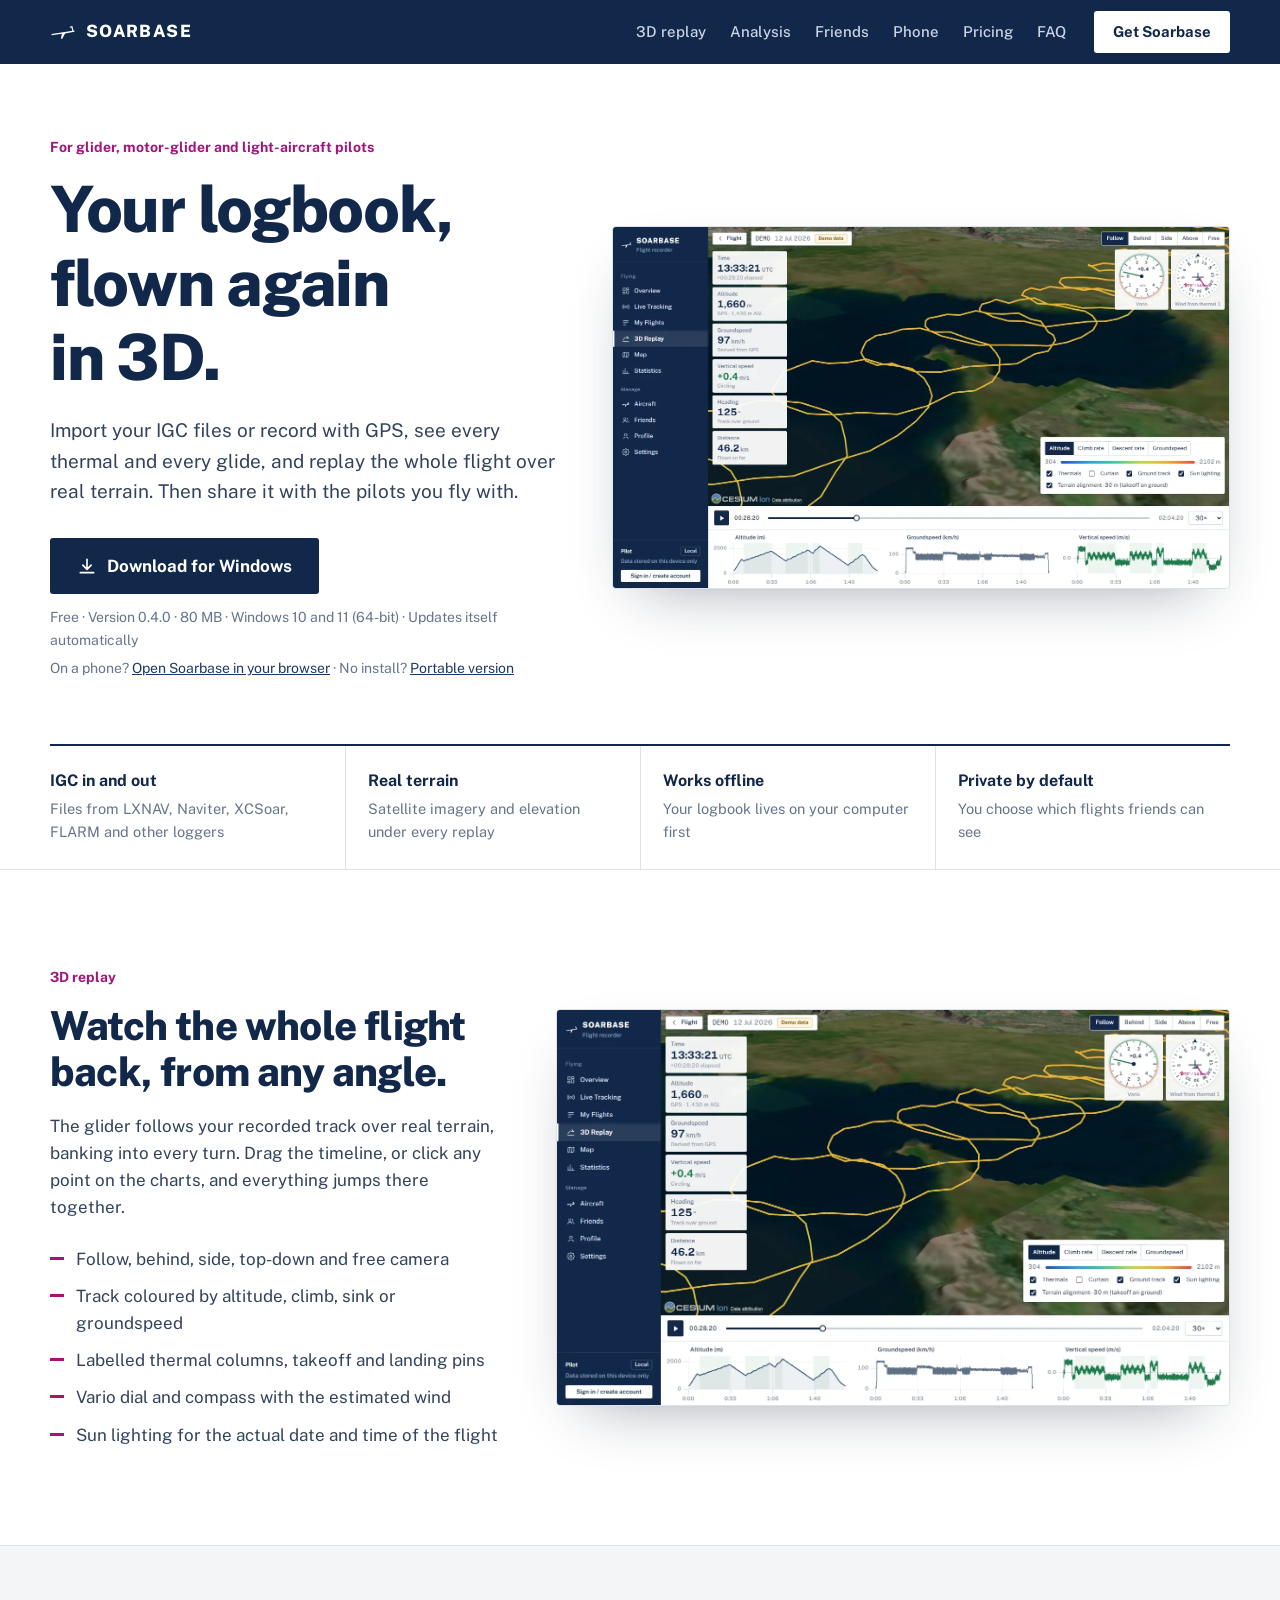
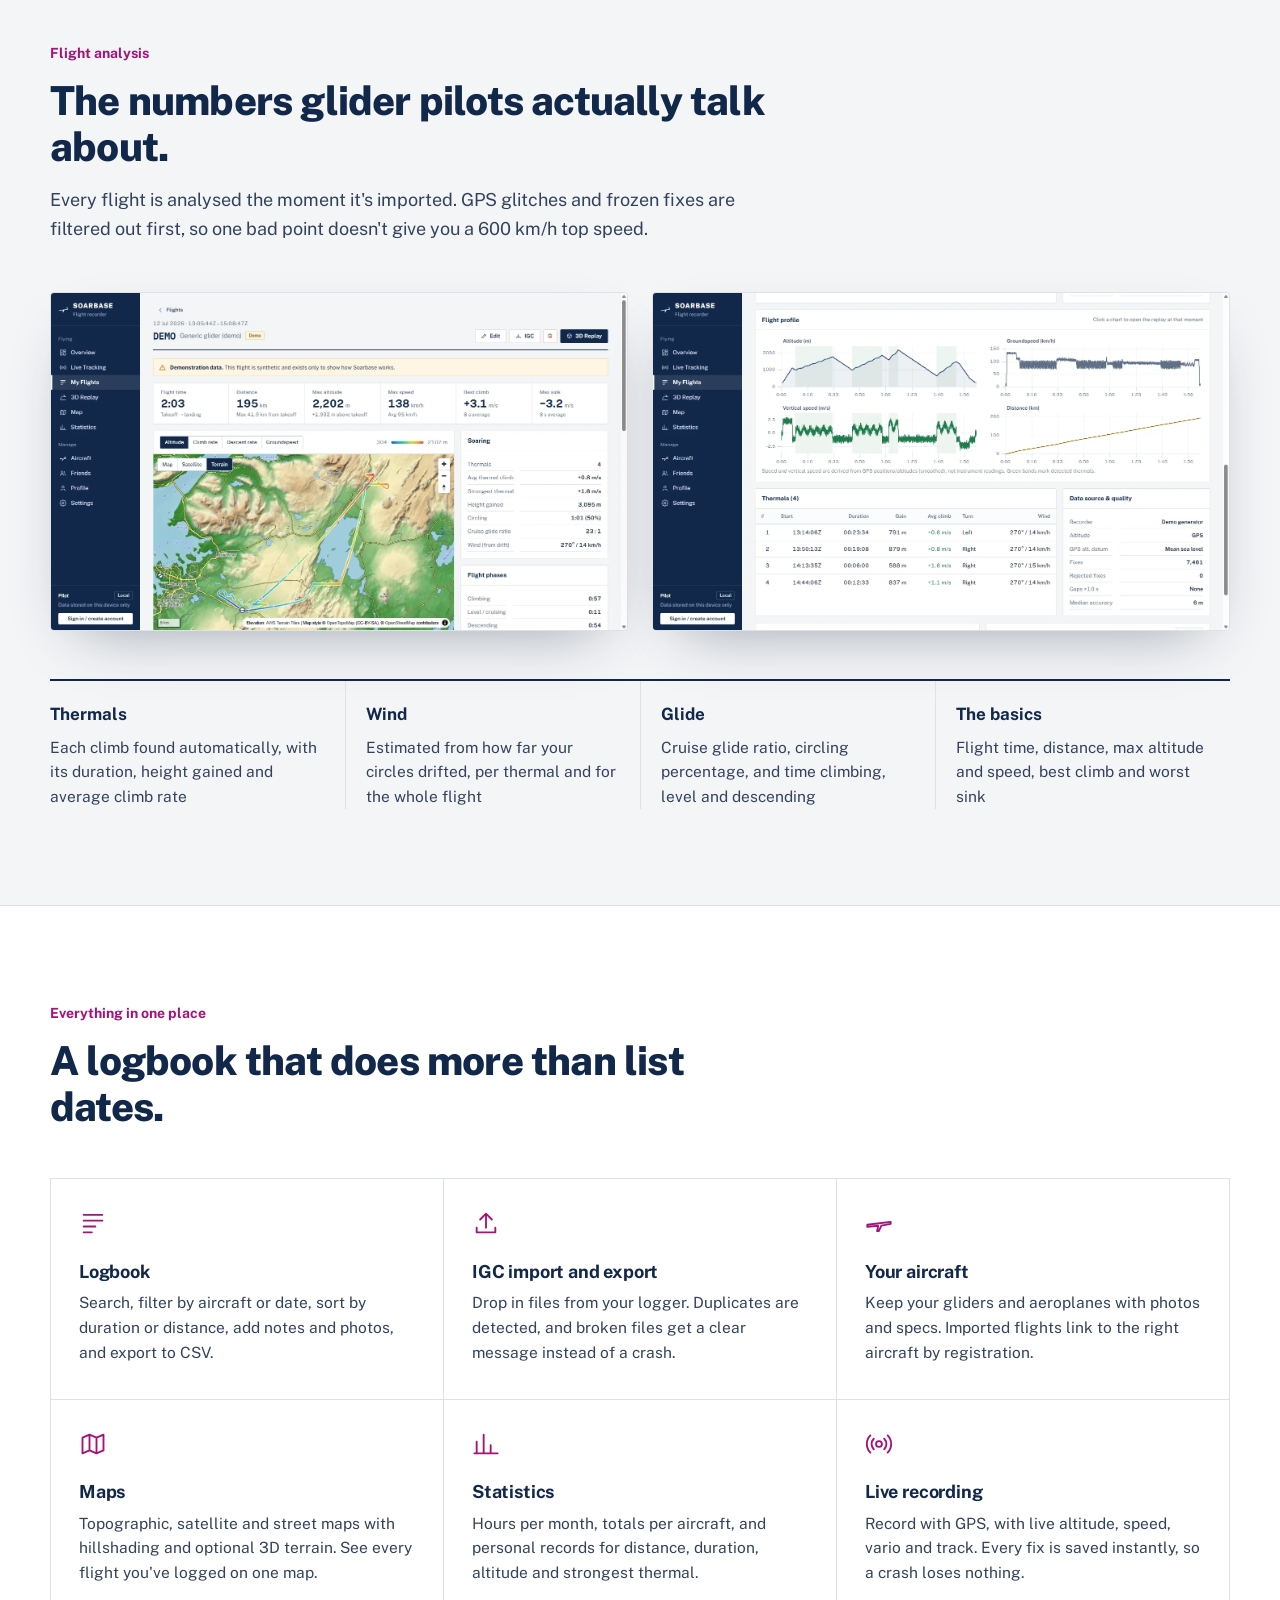
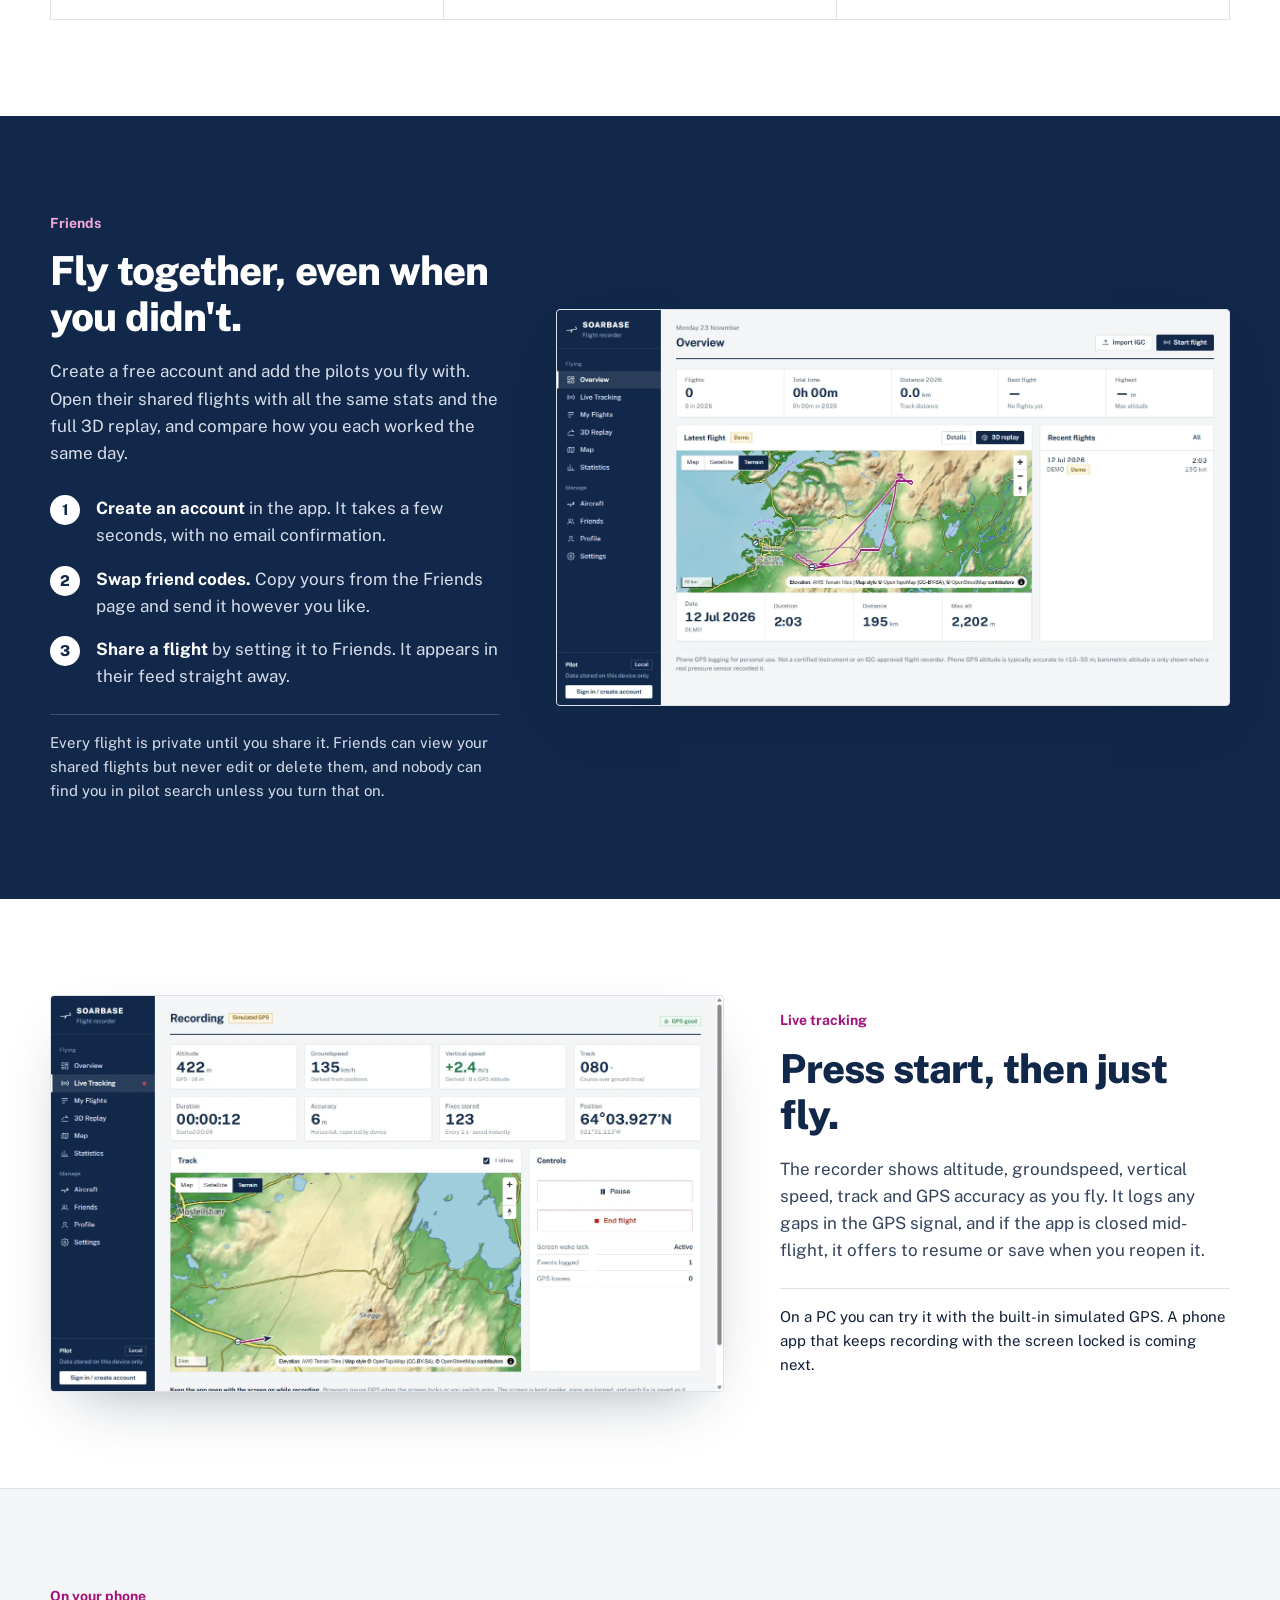
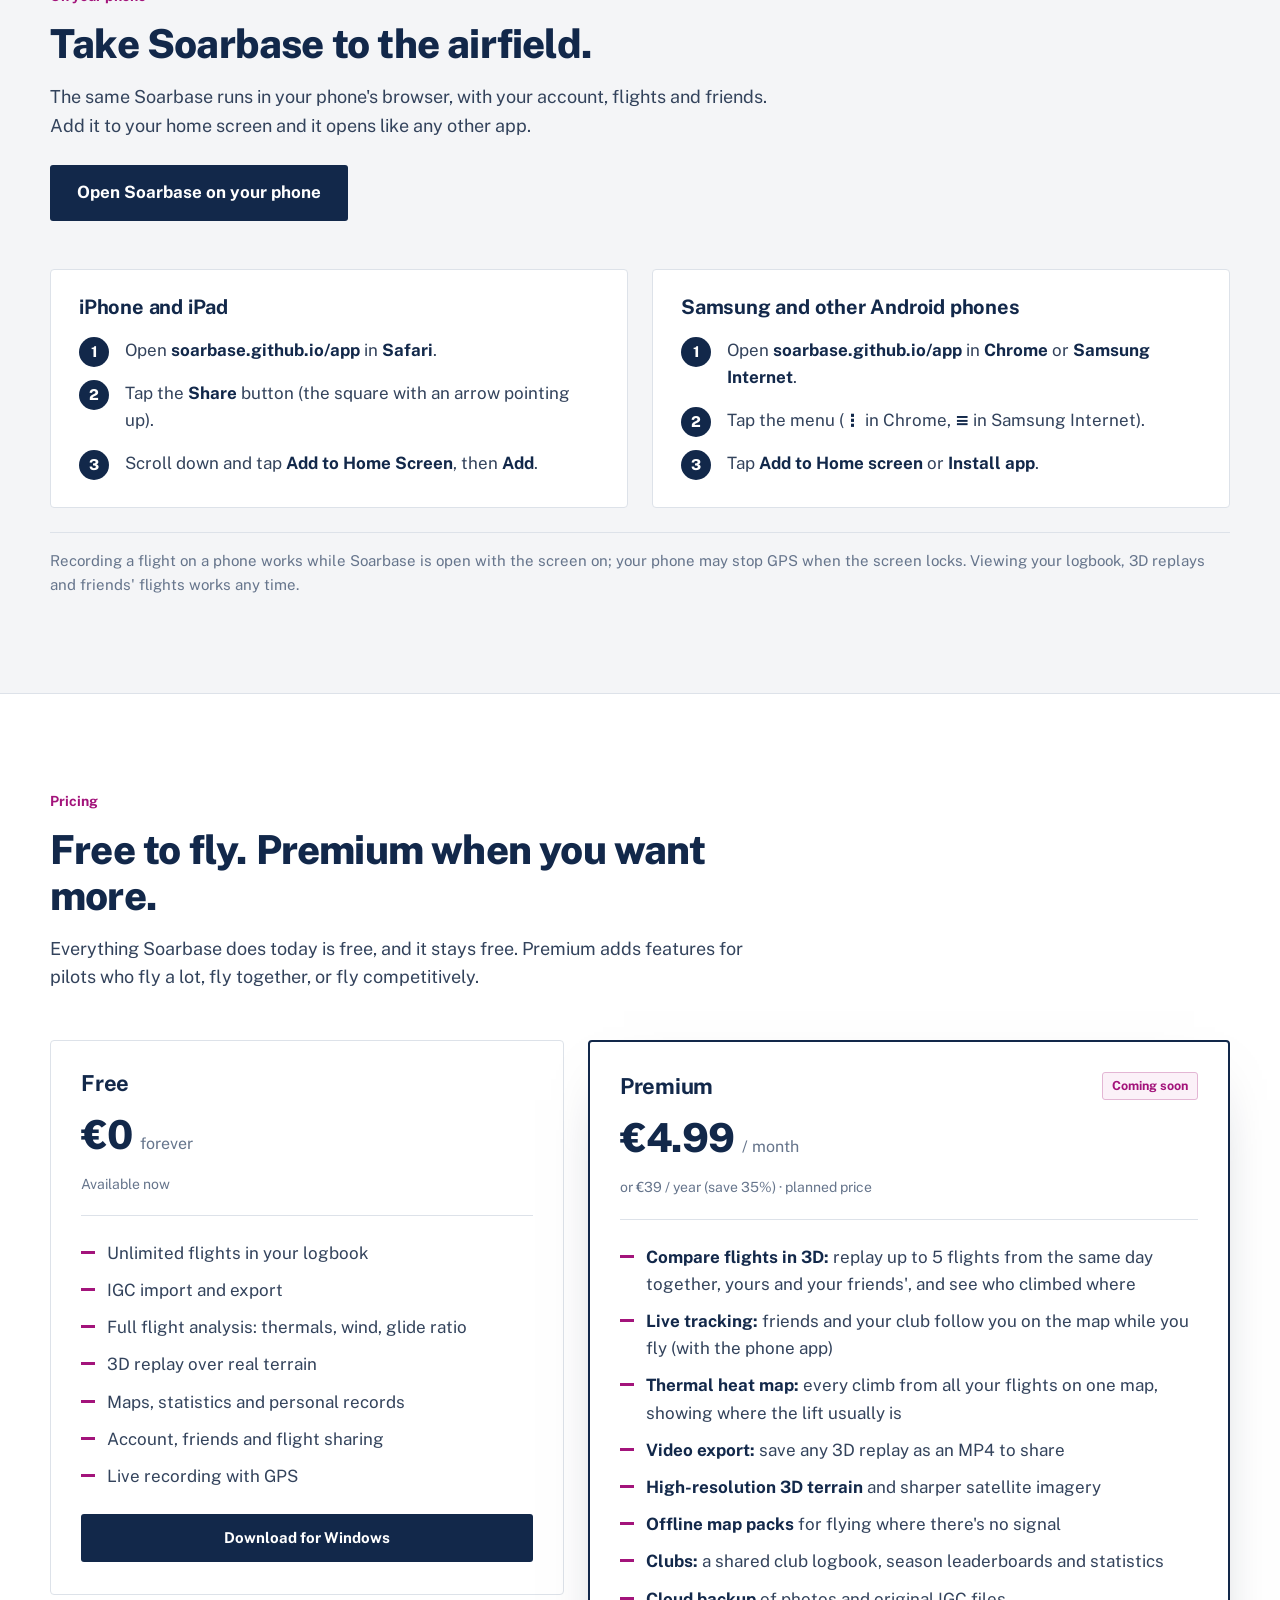
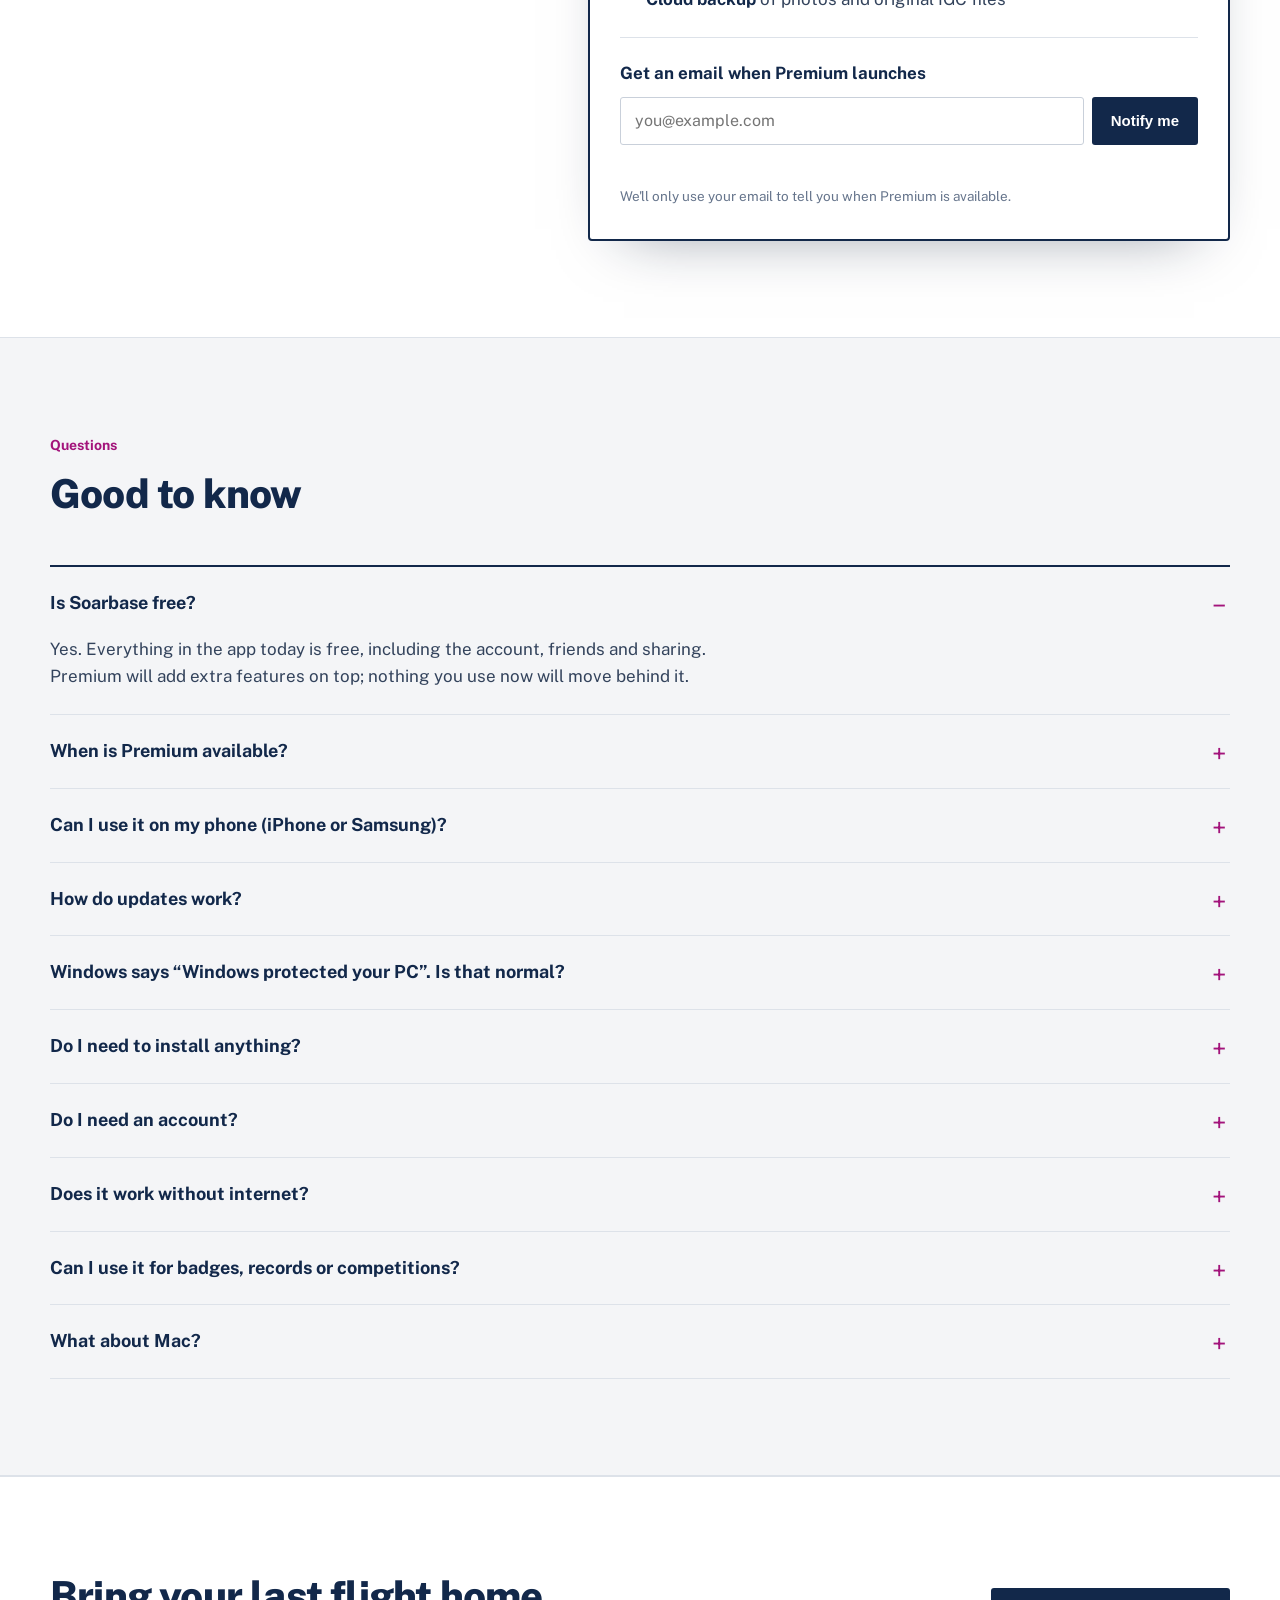
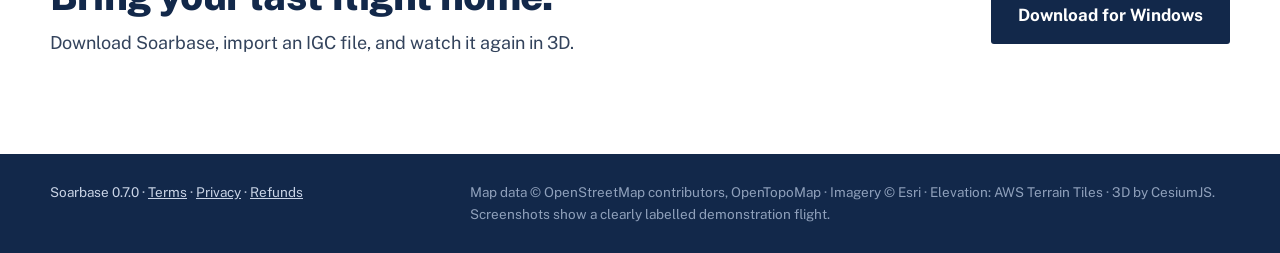
==== index.html @ 15bdc09a "Phone app 0.7.0: replay highlights and video export Co-Authored-By: Claude Opus 5.5 <noreply@anthrop" ====
<!doctype html>
<html lang="en">
<head>
  <meta charset="utf-8" />
  <meta name="viewport" content="width=device-width, initial-scale=1, viewport-fit=cover" />
  <meta name="format-detection" content="telephone=no" />
  <meta name="apple-mobile-web-app-title" content="Soarbase" />
  <link rel="apple-touch-icon" href="img/icon-180.png" />
  <title>Soarbase — flight logbook and 3D replay for glider pilots</title>
  <meta name="description" content="Soarbase is a free Windows flight logbook for glider and light-aircraft pilots: import IGC files, analyse thermals and wind, replay flights in 3D over real terrain, and share flights with friends." />
  <meta name="theme-color" content="#12284a" />
  <link rel="icon" type="image/png" href="img/icon-64.png" />
  <link rel="preconnect" href="https://fonts.googleapis.com" />
  <link rel="preconnect" href="https://fonts.gstatic.com" crossorigin />
  <link href="https://fonts.googleapis.com/css2?family=Public+Sans:wght@400;500;600;700;800&family=IBM+Plex+Mono:wght@500&display=swap" rel="stylesheet" />
  <link rel="stylesheet" href="styles.css" />
</head>
<body>
  <header class="top">
    <div class="wrap top-row">
      <a class="brand" href="#">
        <svg viewBox="0 0 32 32" aria-hidden="true"><path d="M2 18.5 30 14v1.6l-11.5 2.1-3.4 6.6h-1.7l1.3-6.3L2 20.1z" fill="currentColor"/><path d="M24.5 10.2 27 9.6l1.2 5" stroke="currentColor" stroke-width="1.4" fill="none"/></svg>
        SOARBASE
      </a>
      <nav aria-label="Main" id="nav">
        <a href="#replay">3D replay</a>
        <a href="#analysis">Analysis</a>
        <a href="#friends">Friends</a>
        <a href="#phone">Phone</a>
        <a href="#pricing">Pricing</a>
        <a href="#faq">FAQ</a>
      </nav>
      <a class="btn btn-light dl top-dl" href="https://github.com/Soarbase/soarbase.github.io/releases/latest/download/Soarbase-Setup.exe" download>Get Soarbase</a>
      <button class="menu-btn" type="button" aria-label="Menu" aria-expanded="false" aria-controls="nav">
        <svg viewBox="0 0 24 24" aria-hidden="true"><path d="M4 7h16M4 12h16M4 17h16" stroke="currentColor" stroke-width="2" stroke-linecap="round"/></svg>
      </button>
    </div>
  </header>

  <main>
    <!-- Hero -->
    <section class="hero">
      <div class="wrap hero-grid">
        <div>
          <p class="kicker">For glider, motor-glider and light-aircraft pilots</p>
          <h1>Your logbook, flown&nbsp;again in&nbsp;3D.</h1>
          <p class="lede">
            Import your IGC files or record with GPS, see every thermal and every glide, and replay
            the whole flight over real terrain. Then share it with the pilots you fly with.
          </p>
          <div class="cta">
            <a class="btn btn-primary btn-lg dl" href="https://github.com/Soarbase/soarbase.github.io/releases/latest/download/Soarbase-Setup.exe" download>
              <svg viewBox="0 0 24 24" aria-hidden="true"><path d="M12 4v12M7 11l5 5 5-5M4 20h16" fill="none" stroke="currentColor" stroke-width="2" stroke-linecap="round" stroke-linejoin="round"/></svg>
              <span class="dl-label">Download for Windows</span>
            </a>
            <p class="cta-meta">Free · Version 0.4.0 · 80 MB · Windows 10 and 11 (64-bit) · Updates itself automatically</p>
            <p class="cta-alt">On a phone? <a href="app/">Open Soarbase in your browser</a> · No install? <a href="https://github.com/Soarbase/soarbase.github.io/releases/latest/download/Soarbase-Windows-portable.exe" download>Portable version</a></p>
            <p class="phone-note" hidden>
              You're on a phone, so the button opens Soarbase right here in your browser. Add it to your home screen and it works like an app.
              <a href="#phone">How to install it</a>
            </p>
          </div>
        </div>
        <figure class="shot shot-hero">
          <img src="img/replay.webp" width="1424" height="835" alt="Soarbase 3D replay: a glider circling in a thermal over Icelandic terrain, with altitude, vario and wind instruments and synchronised charts." />
        </figure>
      </div>
      <div class="wrap facts">
        <div><strong>IGC in and out</strong><span>Files from LXNAV, Naviter, XCSoar, FLARM and other loggers</span></div>
        <div><strong>Real terrain</strong><span>Satellite imagery and elevation under every replay</span></div>
        <div><strong>Works offline</strong><span>Your logbook lives on your computer first</span></div>
        <div><strong>Private by default</strong><span>You choose which flights friends can see</span></div>
      </div>
    </section>

    <!-- Replay -->
    <section id="replay" class="band">
      <div class="wrap split">
        <div class="copy">
          <p class="kicker">3D replay</p>
          <h2>Watch the whole flight back, from any angle.</h2>
          <p>The glider follows your recorded track over real terrain, banking into every turn. Drag the timeline, or click any point on the charts, and everything jumps there together.</p>
          <ul class="ticks">
            <li>Follow, behind, side, top-down and free camera</li>
            <li>Track coloured by altitude, climb, sink or groundspeed</li>
            <li>Labelled thermal columns, takeoff and landing pins</li>
            <li>Vario dial and compass with the estimated wind</li>
            <li>Sun lighting for the actual date and time of the flight</li>
          </ul>
        </div>
        <figure class="shot"><img src="img/replay.webp" loading="lazy" width="1424" height="835" alt="3D replay screen with camera modes, instruments, colour legend and charts." /></figure>
      </div>
    </section>

    <!-- Analysis -->
    <section id="analysis" class="band band-alt">
      <div class="wrap">
        <div class="head">
          <p class="kicker">Flight analysis</p>
          <h2>The numbers glider pilots actually talk about.</h2>
          <p>Every flight is analysed the moment it's imported. GPS glitches and frozen fixes are filtered out first, so one bad point doesn't give you a 600&nbsp;km/h top speed.</p>
        </div>
        <div class="grid-2">
          <figure class="shot"><img src="img/flight.webp" loading="lazy" width="1424" height="835" alt="Flight page with statistics, a colour-coded map of the track and the soaring summary." /></figure>
          <figure class="shot"><img src="img/analysis.webp" loading="lazy" width="1424" height="835" alt="Altitude, groundspeed, vertical speed and distance charts with thermals highlighted, and a table of thermals." /></figure>
        </div>
        <dl class="stats-list">
          <div><dt>Thermals</dt><dd>Each climb found automatically, with its duration, height gained and average climb rate</dd></div>
          <div><dt>Wind</dt><dd>Estimated from how far your circles drifted, per thermal and for the whole flight</dd></div>
          <div><dt>Glide</dt><dd>Cruise glide ratio, circling percentage, and time climbing, level and descending</dd></div>
          <div><dt>The basics</dt><dd>Flight time, distance, max altitude and speed, best climb and worst sink</dd></div>
        </dl>
      </div>
    </section>

    <!-- Features -->
    <section class="band">
      <div class="wrap">
        <div class="head">
          <p class="kicker">Everything in one place</p>
          <h2>A logbook that does more than list dates.</h2>
        </div>
        <div class="features">
          <article>
            <svg viewBox="0 0 24 24" aria-hidden="true"><path d="M4 5h16M4 10h16M4 15h10M4 20h7"/></svg>
            <h3>Logbook</h3>
            <p>Search, filter by aircraft or date, sort by duration or distance, add notes and photos, and export to CSV.</p>
          </article>
          <article>
            <svg viewBox="0 0 24 24" aria-hidden="true"><path d="M12 16V4M7 9l5-5 5 5M4 16v4h16v-4"/></svg>
            <h3>IGC import and export</h3>
            <p>Drop in files from your logger. Duplicates are detected, and broken files get a clear message instead of a crash.</p>
          </article>
          <article>
            <svg viewBox="0 0 24 24" aria-hidden="true"><path d="M2 13.5 22 11v1.8l-8 1.4-2.2 4.8h-1.4l.9-4.6L2 15.3z"/></svg>
            <h3>Your aircraft</h3>
            <p>Keep your gliders and aeroplanes with photos and specs. Imported flights link to the right aircraft by registration.</p>
          </article>
          <article>
            <svg viewBox="0 0 24 24" aria-hidden="true"><path d="m9 4-6 2.5v13.5l6-2.5 6 2.5 6-2.5V4l-6 2.5zM9 4v13.5M15 6.5V20"/></svg>
            <h3>Maps</h3>
            <p>Topographic, satellite and street maps with hillshading and optional 3D terrain. See every flight you've logged on one map.</p>
          </article>
          <article>
            <svg viewBox="0 0 24 24" aria-hidden="true"><path d="M4 20V10M10 20V4M16 20v-7M22 20H2"/></svg>
            <h3>Statistics</h3>
            <p>Hours per month, totals per aircraft, and personal records for distance, duration, altitude and strongest thermal.</p>
          </article>
          <article>
            <svg viewBox="0 0 24 24" aria-hidden="true"><circle cx="12" cy="12" r="2.5"/><path d="M7.5 7.5a6.4 6.4 0 0 0 0 9M16.5 7.5a6.4 6.4 0 0 1 0 9M4.6 4.6a10.5 10.5 0 0 0 0 14.8M19.4 4.6a10.5 10.5 0 0 1 0 14.8"/></svg>
            <h3>Live recording</h3>
            <p>Record with GPS, with live altitude, speed, vario and track. Every fix is saved instantly, so a crash loses nothing.</p>
          </article>
        </div>
      </div>
    </section>

    <!-- Friends -->
    <section id="friends" class="band band-navy">
      <div class="wrap split">
        <div class="copy">
          <p class="kicker">Friends</p>
          <h2>Fly together, even when you didn't.</h2>
          <p>Create a free account and add the pilots you fly with. Open their shared flights with all the same stats and the full 3D replay, and compare how you each worked the same day.</p>
          <ol class="steps">
            <li><strong>Create an account</strong> in the app. It takes a few seconds, with no email confirmation.</li>
            <li><strong>Swap friend codes.</strong> Copy yours from the Friends page and send it however you like.</li>
            <li><strong>Share a flight</strong> by setting it to Friends. It appears in their feed straight away.</li>
          </ol>
          <p class="note">Every flight is private until you share it. Friends can view your shared flights but never edit or delete them, and nobody can find you in pilot search unless you turn that on.</p>
        </div>
        <figure class="shot"><img src="img/overview.webp" loading="lazy" width="1424" height="835" alt="Soarbase overview with totals, the latest flight on a map and recent flights." /></figure>
      </div>
    </section>

    <!-- Live -->
    <section class="band">
      <div class="wrap split split-rev">
        <figure class="shot"><img src="img/live.webp" loading="lazy" width="1424" height="835" alt="Live tracking screen with altitude, groundspeed, vertical speed and track instruments and the recorded path on a map." /></figure>
        <div class="copy">
          <p class="kicker">Live tracking</p>
          <h2>Press start, then just fly.</h2>
          <p>The recorder shows altitude, groundspeed, vertical speed, track and GPS accuracy as you fly. It logs any gaps in the GPS signal, and if the app is closed mid-flight, it offers to resume or save when you reopen it.</p>
          <p class="note">On a PC you can try it with the built-in simulated GPS. A phone app that keeps recording with the screen locked is coming next.</p>
        </div>
      </div>
    </section>

    <!-- Phone -->
    <section id="phone" class="band band-alt">
      <div class="wrap">
        <div class="head">
          <p class="kicker">On your phone</p>
          <h2>Take Soarbase to the airfield.</h2>
          <p>The same Soarbase runs in your phone's browser, with your account, flights and friends. Add it to your home screen and it opens like any other app.</p>
          <a class="btn btn-primary btn-lg phone-open" href="app/">Open Soarbase on your phone</a>
        </div>
        <div class="phone-steps">
          <article>
            <h3>iPhone and iPad</h3>
            <ol class="steps">
              <li>Open <strong>soarbase.github.io/app</strong> in <strong>Safari</strong>.</li>
              <li>Tap the <strong>Share</strong> button (the square with an arrow pointing up).</li>
              <li>Scroll down and tap <strong>Add to Home Screen</strong>, then <strong>Add</strong>.</li>
            </ol>
          </article>
          <article>
            <h3>Samsung and other Android phones</h3>
            <ol class="steps">
              <li>Open <strong>soarbase.github.io/app</strong> in <strong>Chrome</strong> or <strong>Samsung Internet</strong>.</li>
              <li>Tap the menu (<strong>⋮</strong> in Chrome, <strong>≡</strong> in Samsung Internet).</li>
              <li>Tap <strong>Add to Home screen</strong> or <strong>Install app</strong>.</li>
            </ol>
          </article>
        </div>
        <p class="note">Recording a flight on a phone works while Soarbase is open with the screen on; your phone may stop GPS when the screen locks. Viewing your logbook, 3D replays and friends' flights works any time.</p>
      </div>
    </section>

    <!-- Pricing -->
    <section id="pricing" class="band">
      <div class="wrap">
        <div class="head">
          <p class="kicker">Pricing</p>
          <h2>Free to fly. Premium when you want more.</h2>
          <p>Everything Soarbase does today is free, and it stays free. Premium adds features for pilots who fly a lot, fly together, or fly competitively.</p>
        </div>
        <div class="plans">
          <article class="plan">
            <div class="plan-top">
              <h3>Free</h3>
              <p class="price"><span>€0</span> forever</p>
              <p class="plan-sub">Available now</p>
            </div>
            <ul class="ticks">
              <li>Unlimited flights in your logbook</li>
              <li>IGC import and export</li>
              <li>Full flight analysis: thermals, wind, glide ratio</li>
              <li>3D replay over real terrain</li>
              <li>Maps, statistics and personal records</li>
              <li>Account, friends and flight sharing</li>
              <li>Live recording with GPS</li>
            </ul>
            <a class="btn btn-primary btn-block dl" href="https://github.com/Soarbase/soarbase.github.io/releases/latest/download/Soarbase-Setup.exe" download><span class="dl-label">Download for Windows</span></a>
          </article>

          <article class="plan plan-premium">
            <div class="plan-top">
              <div class="row-between"><h3>Premium</h3><span class="badge">Coming soon</span></div>
              <p class="price"><span>€4.99</span> / month</p>
              <p class="plan-sub">or €39 / year (save 35%) · planned price</p>
            </div>
            <ul class="ticks">
              <li><strong>Compare flights in 3D:</strong> replay up to 5 flights from the same day together, yours and your friends', and see who climbed where</li>
              <li><strong>Live tracking:</strong> friends and your club follow you on the map while you fly (with the phone app)</li>
              <li><strong>Thermal heat map:</strong> every climb from all your flights on one map, showing where the lift usually is</li>
              <li><strong>Video export:</strong> save any 3D replay as an MP4 to share</li>
              <li><strong>High-resolution 3D terrain</strong> and sharper satellite imagery</li>
              <li><strong>Offline map packs</strong> for flying where there's no signal</li>
              <li><strong>Clubs:</strong> a shared club logbook, season leaderboards and statistics</li>
              <li><strong>Cloud backup</strong> of photos and original IGC files</li>
            </ul>
            <form class="waitlist" novalidate>
              <label for="wl-email">Get an email when Premium launches</label>
              <div class="waitlist-row">
                <input id="wl-email" type="email" name="email" placeholder="you@example.com" autocomplete="email" inputmode="email" required maxlength="254" />
                <button class="btn btn-primary" type="submit">Notify me</button>
              </div>
              <p class="waitlist-msg" role="status" aria-live="polite"></p>
              <p class="fine">We'll only use your email to tell you when Premium is available.</p>
            </form>
          </article>
        </div>
      </div>
    </section>

    <!-- FAQ -->
    <section id="faq" class="band band-alt">
      <div class="wrap narrow">
        <div class="head">
          <p class="kicker">Questions</p>
          <h2>Good to know</h2>
        </div>
        <details open>
          <summary>Is Soarbase free?</summary>
          <p>Yes. Everything in the app today is free, including the account, friends and sharing. Premium will add extra features on top; nothing you use now will move behind it.</p>
        </details>
        <details>
          <summary>When is Premium available?</summary>
          <p>Premium isn't available yet, and nobody can be charged for it. Leave your email under Pricing and we'll let you know when it launches.</p>
        </details>
        <details>
          <summary>Can I use it on my phone (iPhone or Samsung)?</summary>
          <p>Yes. Open <a href="app/">soarbase.github.io/app</a> in Safari or Chrome and add it to your home screen (steps under <a href="#phone">On your phone</a>). It's the same Soarbase with the same account and friends. Recording a flight needs the screen on; an App Store and Play Store version that records with the screen locked is planned.</p>
        </details>
        <details>
          <summary>How do updates work?</summary>
          <p>The Windows app checks for new versions by itself and installs them when you restart it. If you use the portable version, it tells you when a new version is ready to download. The phone version is always up to date.</p>
        </details>
        <details>
          <summary>Windows says “Windows protected your PC”. Is that normal?</summary>
          <p>Yes. Soarbase isn't code-signed yet, so Windows SmartScreen warns about it the first time. Click <strong>More info</strong>, then <strong>Run anyway</strong>.</p>
        </details>
        <details>
          <summary>Do I need to install anything?</summary>
          <p>No. It's a single file: double-click it and it runs. Keep it wherever you like, such as your Desktop or a USB stick.</p>
        </details>
        <details>
          <summary>Do I need an account?</summary>
          <p>No. Choose “Continue on this device only” and everything stays on your computer. You only need an account for friends and sharing, and your existing flights upload when you sign in.</p>
        </details>
        <details>
          <summary>Does it work without internet?</summary>
          <p>Your logbook, statistics and analysis work offline. Maps, satellite imagery and terrain for the 3D replay are downloaded while you view them, and syncing with friends needs a connection.</p>
        </details>
        <details>
          <summary>Can I use it for badges, records or competitions?</summary>
          <p>No. Soarbase is a personal logbook and analysis tool, not a certified instrument or IGC-approved flight recorder. It can read your approved logger's IGC files, but files it records itself are marked as unapproved.</p>
        </details>
        <details>
          <summary>What about Mac?</summary>
          <p>Soarbase currently runs on Windows only.</p>
        </details>
      </div>
    </section>

    <!-- Final CTA -->
    <section class="band end">
      <div class="wrap end-row">
        <div>
          <h2>Bring your last flight home.</h2>
          <p>Download Soarbase, import an IGC file, and watch it again in 3D.</p>
        </div>
        <a class="btn btn-primary btn-lg dl" href="https://github.com/Soarbase/soarbase.github.io/releases/latest/download/Soarbase-Setup.exe" download><span class="dl-label">Download for Windows</span></a>
      </div>
    </section>
  </main>

  <footer class="foot">
    <div class="wrap foot-row">
      <span>Soarbase 0.7.0 · <a href="terms.html" style="color:inherit">Terms</a> · <a href="privacy.html" style="color:inherit">Privacy</a> · <a href="refunds.html" style="color:inherit">Refunds</a></span>
      <span class="muted">Map data © OpenStreetMap contributors, OpenTopoMap · Imagery © Esri · Elevation: AWS Terrain Tiles · 3D by CesiumJS. Screenshots show a clearly labelled demonstration flight.</span>
    </div>
  </footer>
  <script src="site.js" defer></script>
</body>
</html>
---- styles.css ----
/* Soarbase website — same identity as the app: white paper, navy ink, chart magenta. */
:root {
  --navy: #12284a;
  --navy-2: #1d3a66;
  --ink: #0f1e36;
  --ink-2: #33435c;
  --muted: #66758c;
  --line: #dde2e9;
  --paper: #ffffff;
  --paper-2: #f4f5f7;
  --magenta: #a3147b;
  --font: 'Public Sans', system-ui, -apple-system, 'Segoe UI', sans-serif;
}

* { box-sizing: border-box; }
html { scroll-behavior: smooth; }
body { margin: 0; font: 17px/1.6 var(--font); color: var(--ink); background: var(--paper); -webkit-font-smoothing: antialiased; }
img { max-width: 100%; height: auto; display: block; }
a { color: var(--navy-2); }
h1, h2, h3 { margin: 0; color: var(--navy); letter-spacing: -0.02em; line-height: 1.15; }
h1 { font-size: clamp(38px, 5.4vw, 64px); font-weight: 800; }
h2 { font-size: clamp(28px, 3.4vw, 40px); font-weight: 800; }
h3 { font-size: 18px; font-weight: 700; letter-spacing: -0.01em; }
p { margin: 0; }
.wrap { width: min(1180px, 100% - 40px); margin: 0 auto; }
.narrow { width: min(820px, 100% - 40px); }
.muted { color: var(--muted); }
:focus-visible { outline: 3px solid var(--magenta); outline-offset: 3px; }

/* ---------- header */
.top { position: sticky; top: 0; z-index: 10; background: var(--navy); color: #fff; }
.top-row { display: flex; align-items: center; gap: 28px; height: 64px; }
.brand { display: flex; align-items: center; gap: 10px; color: #fff; text-decoration: none; font-weight: 800; letter-spacing: 0.08em; font-size: 17px; }
.brand svg { width: 26px; height: 26px; }
.top nav { display: flex; gap: 24px; margin-left: auto; }
.top nav a { color: #c9d4e6; text-decoration: none; font-weight: 500; font-size: 15px; }
.top nav a:hover { color: #fff; }

/* ---------- buttons */
.btn { display: inline-flex; align-items: center; gap: 10px; height: 42px; padding: 0 18px; border-radius: 3px; font-weight: 700; font-size: 15px; text-decoration: none; border: 1px solid transparent; white-space: nowrap; }
.btn svg { width: 20px; height: 20px; }
.btn-primary { background: var(--navy); color: #fff; }
.btn-primary:hover { background: var(--navy-2); }
.btn-light { background: #fff; color: var(--navy); }
.btn-light:hover { background: #e9eef6; }
.btn-lg { height: 56px; padding: 0 26px; font-size: 17px; }

/* ---------- hero */
.hero { padding: 72px 0 0; background: var(--paper); border-bottom: 1px solid var(--line); }
.hero-grid { display: grid; grid-template-columns: minmax(0, 0.9fr) minmax(0, 1.1fr); gap: 56px; align-items: center; }
.kicker { font-size: 14px; font-weight: 700; color: var(--magenta); margin-bottom: 14px; }
.lede { font-size: 19px; color: var(--ink-2); margin-top: 22px; max-width: 520px; }
.cta { margin-top: 32px; }
.cta-meta { margin-top: 12px; font-size: 14px; color: var(--muted); }
.shot { margin: 0; border: 1px solid var(--line); border-radius: 4px; overflow: hidden; background: var(--paper-2); box-shadow: 0 24px 60px -30px rgba(15, 30, 54, 0.45); }
.shot-hero { transform: translateX(28px); }
.facts { display: grid; grid-template-columns: repeat(4, 1fr); margin-top: 64px; border-top: 2px solid var(--navy); }
.facts div { padding: 22px 22px 26px 0; display: grid; gap: 4px; }
.facts div + div { padding-left: 22px; border-left: 1px solid var(--line); }
.facts strong { color: var(--navy); font-size: 16px; }
.facts span { font-size: 14.5px; color: var(--muted); }

/* ---------- bands */
.band { padding: 96px 0; }
.band-alt { background: var(--paper-2); border-top: 1px solid var(--line); border-bottom: 1px solid var(--line); }
.band-navy { background: var(--navy); color: #d7deea; }
.band-navy h2 { color: #fff; }
.band-navy .kicker { color: #f0a8d8; }
.band-navy .note { color: #a9b6cc; border-color: rgba(255, 255, 255, 0.18); }
.band-navy .steps li::before { background: #fff; color: var(--navy); }
.band-navy .steps strong { color: #fff; }
.head { max-width: 720px; margin-bottom: 48px; }
.head p:not(.kicker) { margin-top: 16px; color: var(--ink-2); font-size: 18px; }
.split { display: grid; grid-template-columns: minmax(0, 0.8fr) minmax(0, 1.2fr); gap: 56px; align-items: center; }
.split-rev { grid-template-columns: minmax(0, 1.2fr) minmax(0, 0.8fr); }
.copy p:not(.kicker) { margin-top: 18px; color: inherit; }
.band:not(.band-navy) .copy p:not(.kicker):not(.note) { color: var(--ink-2); }
.note { font-size: 15px; color: var(--muted); border-top: 1px solid var(--line); padding-top: 16px; margin-top: 24px !important; }

.ticks { list-style: none; padding: 0; margin: 24px 0 0; display: grid; gap: 10px; }
.ticks li { position: relative; padding-left: 26px; color: var(--ink-2); }
.ticks li::before { content: ''; position: absolute; left: 0; top: 11px; width: 14px; height: 3px; background: var(--magenta); }

.grid-2 { display: grid; grid-template-columns: 1fr 1fr; gap: 24px; }
.stats-list { display: grid; grid-template-columns: repeat(4, 1fr); gap: 0; margin: 48px 0 0; border-top: 2px solid var(--navy); }
.stats-list div { padding: 20px 20px 0 0; }
.stats-list div + div { padding-left: 20px; border-left: 1px solid var(--line); }
.stats-list dt { font-weight: 700; color: var(--navy); }
.stats-list dd { margin: 6px 0 0; color: var(--ink-2); font-size: 15.5px; }

.features { display: grid; grid-template-columns: repeat(3, 1fr); border-top: 1px solid var(--line); border-left: 1px solid var(--line); }
.features article { padding: 30px 28px 34px; border-right: 1px solid var(--line); border-bottom: 1px solid var(--line); }
.features svg { width: 28px; height: 28px; fill: none; stroke: var(--magenta); stroke-width: 1.6; stroke-linecap: round; stroke-linejoin: round; margin-bottom: 16px; }
.features p { margin-top: 8px; color: var(--ink-2); font-size: 15.5px; }

.steps { list-style: none; padding: 0; margin: 28px 0 0; display: grid; gap: 16px; counter-reset: s; }
.steps li { position: relative; padding-left: 46px; counter-increment: s; }
.steps li::before { content: counter(s); position: absolute; left: 0; top: 0; width: 30px; height: 30px; border-radius: 50%; background: var(--navy); color: #fff; display: grid; place-items: center; font-weight: 800; font-size: 15px; }

/* ---------- faq */
details { border-bottom: 1px solid var(--line); padding: 4px 0; }
details:first-of-type { border-top: 2px solid var(--navy); }
summary { cursor: pointer; list-style: none; padding: 18px 40px 18px 0; font-weight: 700; color: var(--navy); font-size: 18px; position: relative; }
summary::-webkit-details-marker { display: none; }
summary::after { content: '+'; position: absolute; right: 4px; top: 14px; font-size: 26px; font-weight: 400; color: var(--magenta); }
details[open] summary::after { content: '−'; }
details p { padding: 0 0 20px; color: var(--ink-2); max-width: 680px; }

/* ---------- end */
.end { border-top: 1px solid var(--line); }
.end-row { display: flex; align-items: center; justify-content: space-between; gap: 32px; flex-wrap: wrap; }
.end-row p { margin-top: 10px; color: var(--ink-2); font-size: 18px; }
.foot { background: var(--navy); color: #c9d4e6; padding: 28px 0; font-size: 13.5px; }
.foot-row { display: flex; gap: 24px; justify-content: space-between; flex-wrap: wrap; }
.foot .muted { color: #8fa0bb; max-width: 760px; }

/* ---------- responsive */
@media (max-width: 960px) {
  .hero-grid, .split, .split-rev { grid-template-columns: 1fr; gap: 36px; }
  .split-rev figure { order: 2; }
  .shot-hero { transform: none; }
  .facts, .stats-list { grid-template-columns: 1fr 1fr; }
  .facts div:nth-child(3), .stats-list div:nth-child(3) { padding-left: 0; border-left: 0; }
  .features { grid-template-columns: 1fr 1fr; }
  .grid-2 { grid-template-columns: 1fr; }
  .band { padding: 72px 0; }
}
@media (max-width: 640px) {
  body { font-size: 16px; }
  .top nav { display: none; }
  .top-row { justify-content: space-between; }
  .hero { padding-top: 44px; }
  .facts, .stats-list, .features { grid-template-columns: 1fr; }
  .facts div, .stats-list div { padding-left: 0 !important; border-left: 0 !important; border-bottom: 1px solid var(--line); }
  .btn-lg { width: 100%; justify-content: center; }
  .band { padding: 56px 0; }
}

/* ---------- phones (iPhone, Samsung/Android) & small fixes */
html, body { overflow-x: clip; }
html { -webkit-text-size-adjust: 100%; text-size-adjust: 100%; }
body { -webkit-tap-highlight-color: rgba(163, 20, 123, 0.15); }
.top { padding-top: env(safe-area-inset-top); }
.wrap { width: min(1180px, 100% - 40px - env(safe-area-inset-left) - env(safe-area-inset-right)); }
.foot { padding-bottom: calc(28px + env(safe-area-inset-bottom)); }
.shot-hero { transform: none; }
@media (min-width: 1300px) { .shot-hero { transform: translateX(28px); } }
.menu-btn { display: none; width: 44px; height: 44px; margin-right: -10px; border: 0; background: transparent; color: #fff; border-radius: 3px; cursor: pointer; }
.menu-btn svg { width: 24px; height: 24px; }
.phone-note { margin-top: 14px; padding: 12px 14px; background: #f6eef4; border-left: 3px solid var(--magenta); font-size: 15px; color: var(--ink-2); max-width: 520px; }
.toast { position: fixed; left: 50%; bottom: calc(20px + env(safe-area-inset-bottom)); transform: translate(-50%, 20px); opacity: 0; transition: 0.2s; background: var(--navy); color: #fff; padding: 12px 18px; border-radius: 3px; font-size: 15px; z-index: 50; max-width: calc(100% - 32px); pointer-events: none; }
.toast.show { opacity: 1; transform: translate(-50%, 0); }

@media (max-width: 640px) {
  .menu-btn { display: inline-grid; place-items: center; }
  .top-dl { display: none; }
  .top nav.open {
    display: flex; flex-direction: column; gap: 0;
    position: absolute; left: 0; right: 0; top: 100%;
    background: var(--navy); border-top: 1px solid rgba(255, 255, 255, 0.12);
    padding: 6px 20px calc(14px + env(safe-area-inset-bottom));
    box-shadow: 0 16px 30px -12px rgba(0, 0, 0, 0.4);
  }
  .top nav.open a { padding: 14px 0; font-size: 17px; border-bottom: 1px solid rgba(255, 255, 255, 0.08); }
  .top { position: sticky; }
  h1 { font-size: 40px; }
  .lede { font-size: 17px; }
  summary { font-size: 17px; padding-right: 36px; }
  .ticks li, .features p, .stats-list dd { font-size: 15.5px; }
}

/* ---------- pricing */
.plans { display: grid; grid-template-columns: 1fr 1.25fr; gap: 24px; align-items: start; }
.plan { border: 1px solid var(--line); border-radius: 4px; padding: 30px 30px 32px; background: #fff; display: grid; gap: 24px; }
.plan-premium { border: 2px solid var(--navy); box-shadow: 0 24px 60px -36px rgba(15, 30, 54, 0.5); }
.plan-top { display: grid; gap: 6px; padding-bottom: 20px; border-bottom: 1px solid var(--line); }
.plan h3 { font-size: 22px; }
.price { color: var(--muted); font-size: 16px; }
.price span { font-size: 40px; font-weight: 800; color: var(--navy); letter-spacing: -0.03em; margin-right: 4px; }
.plan-sub { font-size: 14px; color: var(--muted); }
.plan .ticks { margin: 0; }
.plan .ticks strong { color: var(--navy); }
.row-between { display: flex; align-items: center; justify-content: space-between; gap: 12px; }
.badge { font-size: 12.5px; font-weight: 700; color: var(--magenta); border: 1px solid #e3b6d4; background: #fbf1f8; padding: 3px 9px; border-radius: 3px; white-space: nowrap; }
.btn-block { width: 100%; justify-content: center; height: 48px; }
.waitlist { display: grid; gap: 10px; padding-top: 22px; border-top: 1px solid var(--line); }
.waitlist label { font-weight: 700; color: var(--navy); }
.waitlist-row { display: flex; gap: 8px; }
.waitlist input { flex: 1; min-width: 0; height: 48px; padding: 0 14px; border: 1px solid #c9d0da; border-radius: 3px; font: inherit; font-size: 16px; /* 16px stops iPhone zooming in on focus */ color: var(--ink); background: #fff; }
.waitlist input:focus { outline: none; border-color: var(--navy-2); box-shadow: 0 0 0 3px #dbe4f2; }
.waitlist .btn { height: 48px; }
.waitlist-msg { min-height: 1.4em; font-size: 15px; }
.waitlist-msg.good { color: #1f7a4a; }
.waitlist-msg.bad { color: #b42318; }
.fine { font-size: 13.5px; color: var(--muted); }
@media (max-width: 960px) { .plans { grid-template-columns: 1fr; } }
@media (max-width: 420px) { .waitlist-row { flex-direction: column; } .plan { padding: 24px 20px 26px; } }

/* jump links land below the sticky header */
section[id] { scroll-margin-top: calc(72px + env(safe-area-inset-top)); }

/* ---------- download alternatives & phone section */
.cta-alt { margin-top: 6px; font-size: 14px; color: var(--muted); }
.cta-alt a { color: var(--navy-2); }
.phone-note a { color: var(--magenta); font-weight: 600; }
.phone-open { margin-top: 24px; }
.phone-steps { display: grid; grid-template-columns: 1fr 1fr; gap: 24px; }
.phone-steps article { background: #fff; border: 1px solid var(--line); border-radius: 4px; padding: 26px 28px 30px; }
.phone-steps h3 { font-size: 20px; }
.phone-steps .steps { margin-top: 18px; }
.phone-steps .steps li { color: var(--ink-2); }
.phone-steps .steps strong { color: var(--navy); }
@media (max-width: 760px) { .phone-steps { grid-template-columns: 1fr; } .phone-steps article { padding: 22px 20px 24px; } }

/* phones: the Windows download details are not relevant there */
.is-mobile .cta-meta, .is-mobile .cta-alt { display: none; }
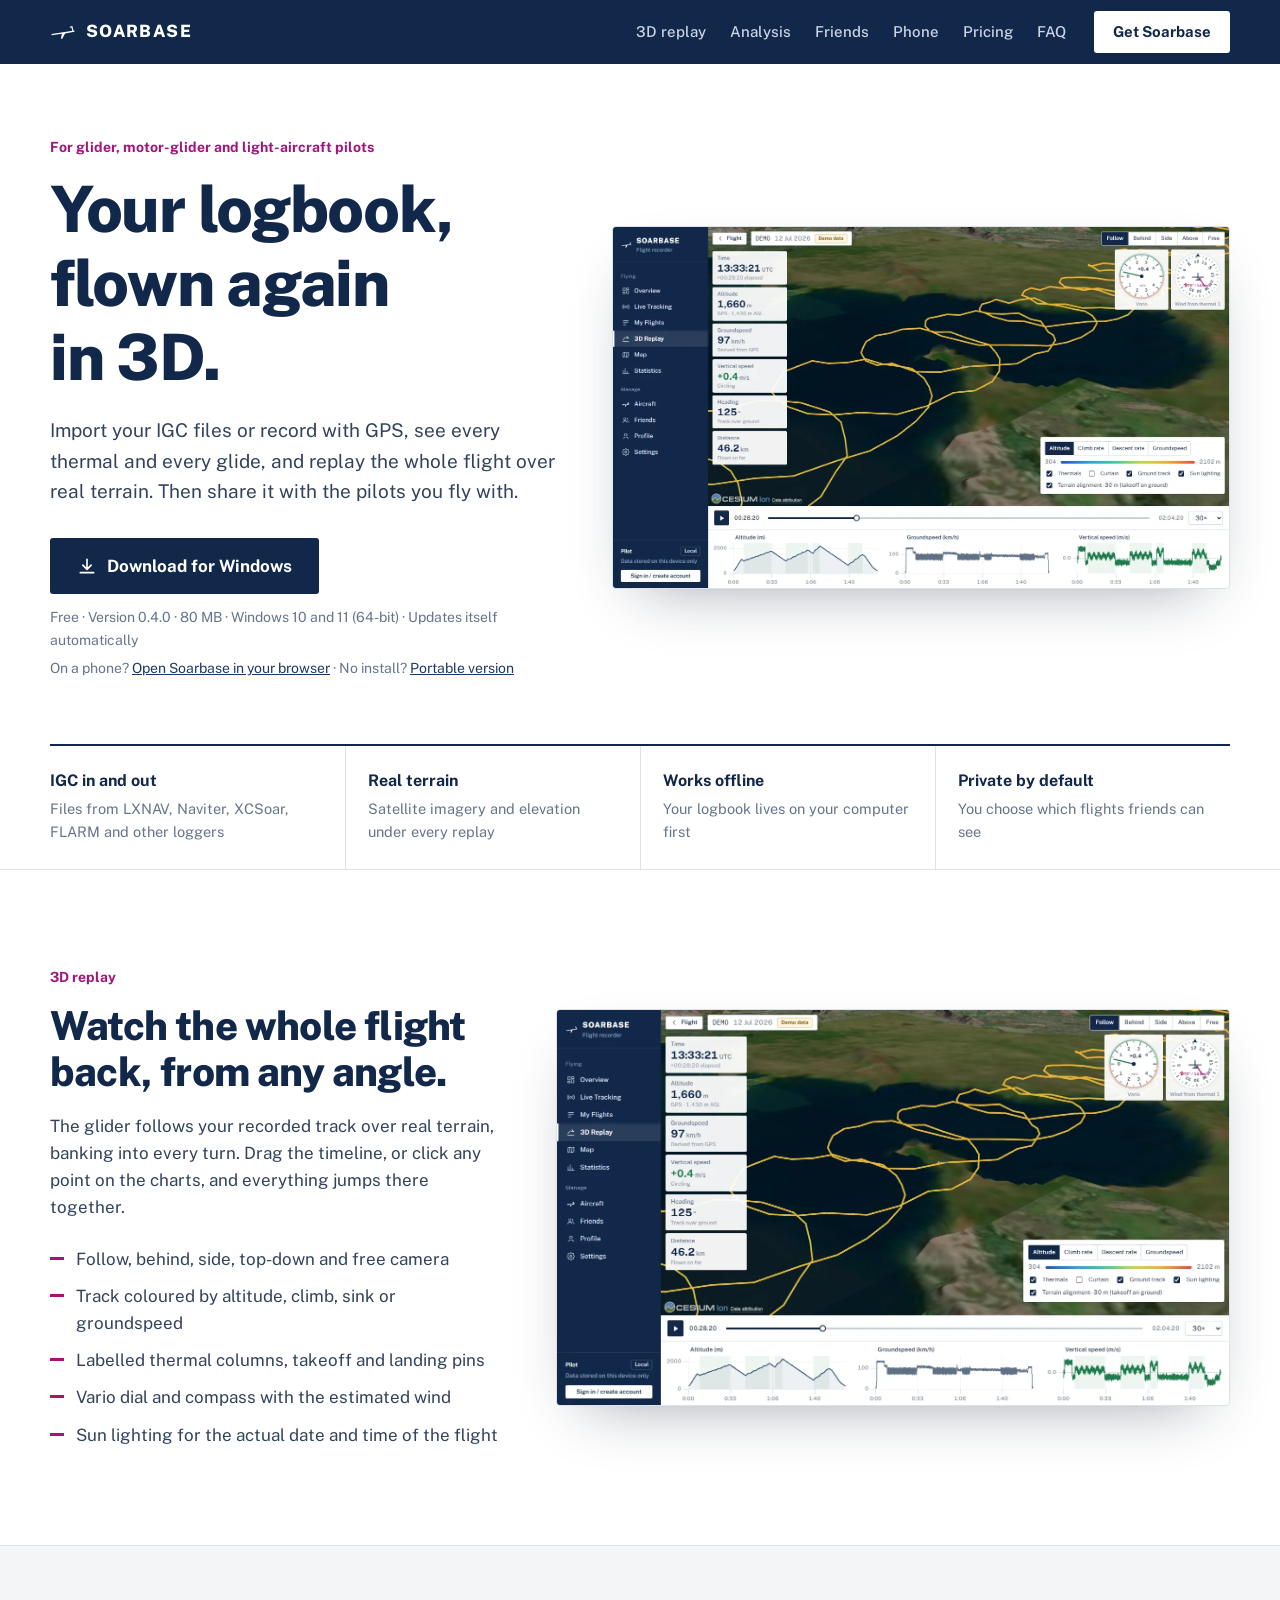
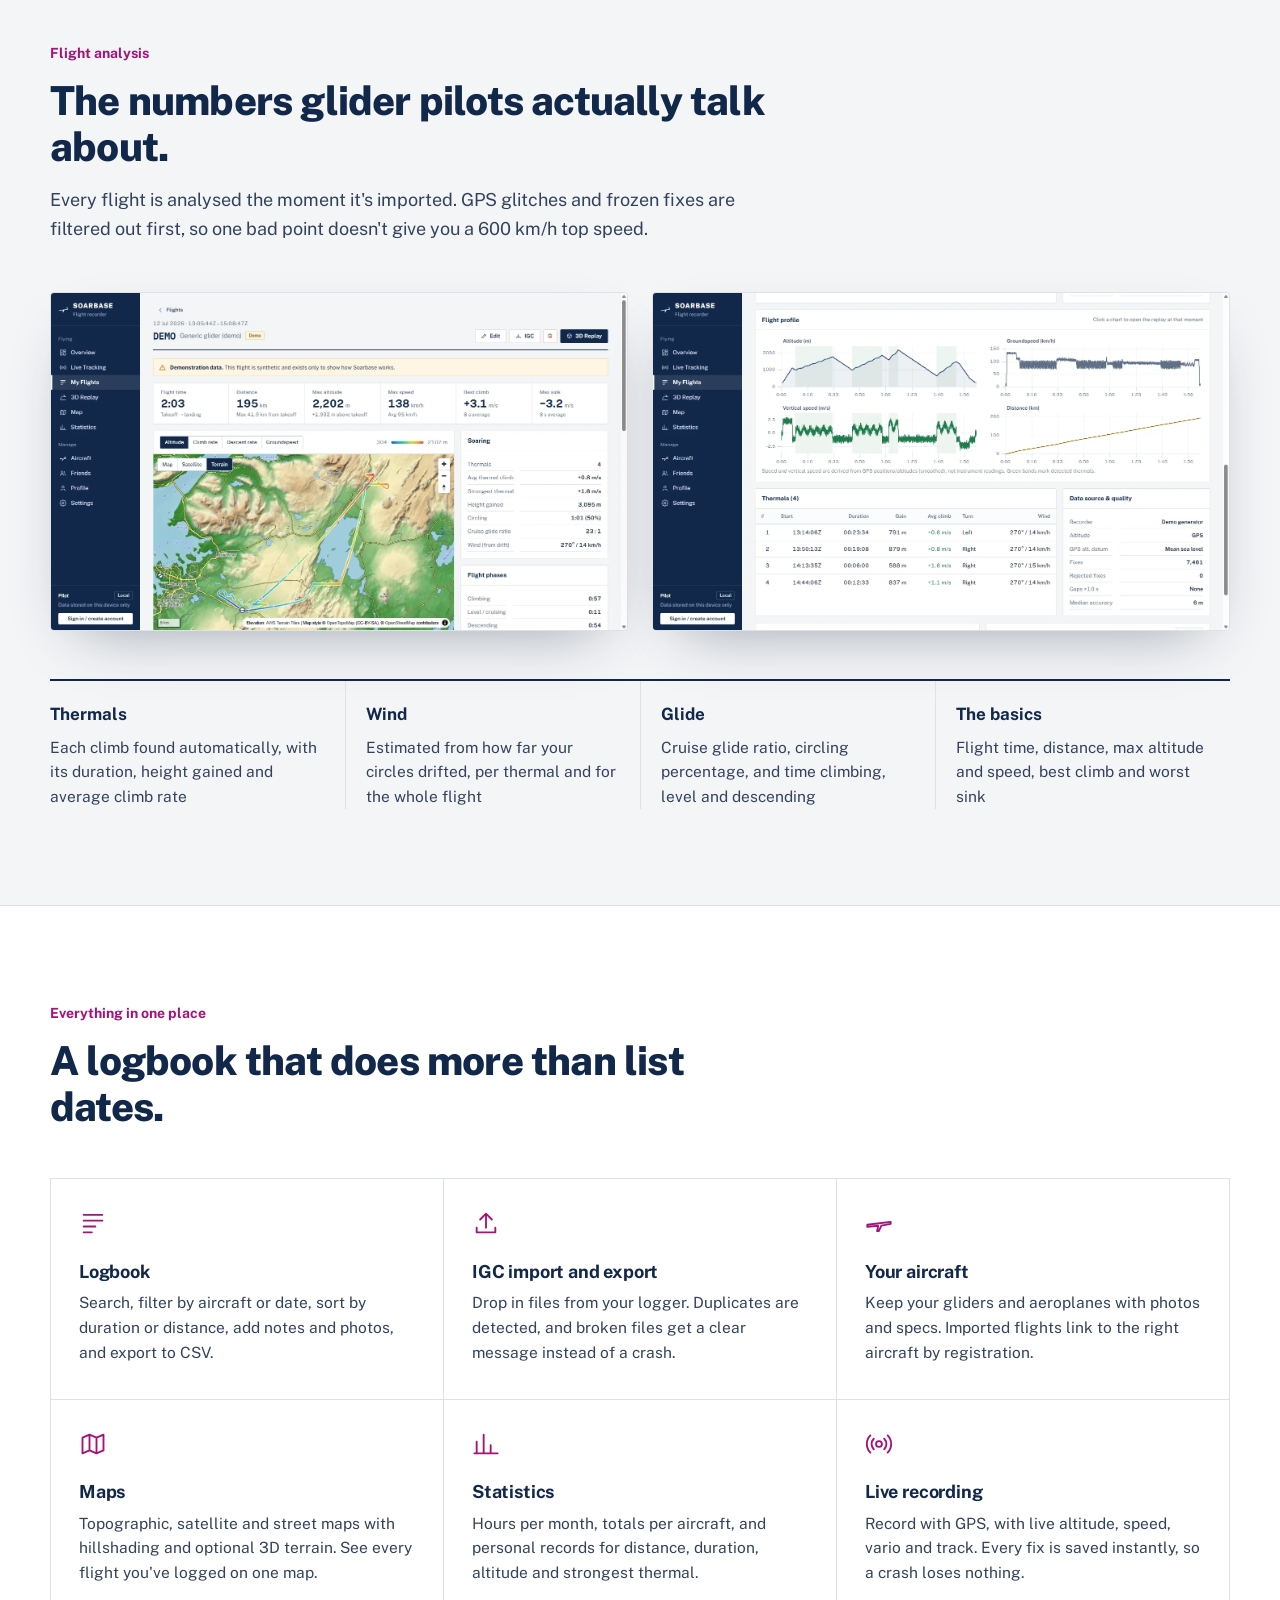
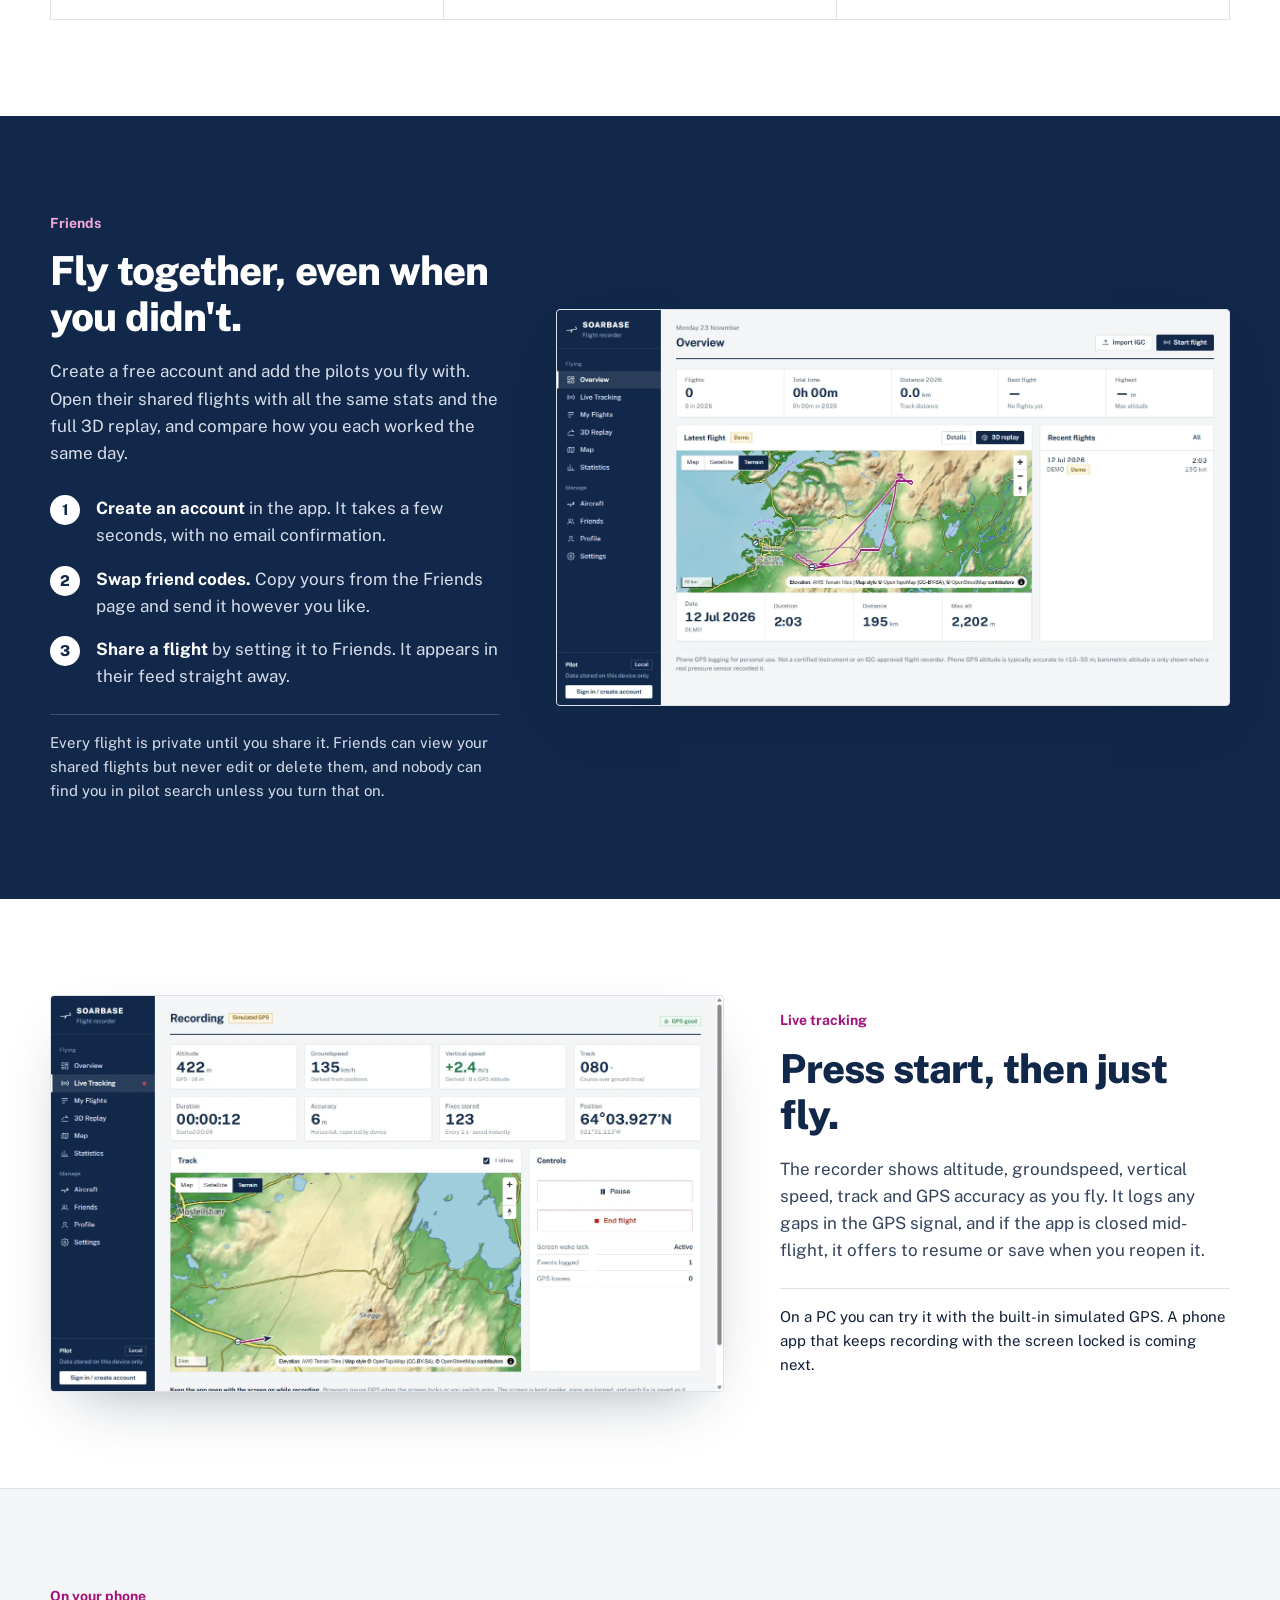
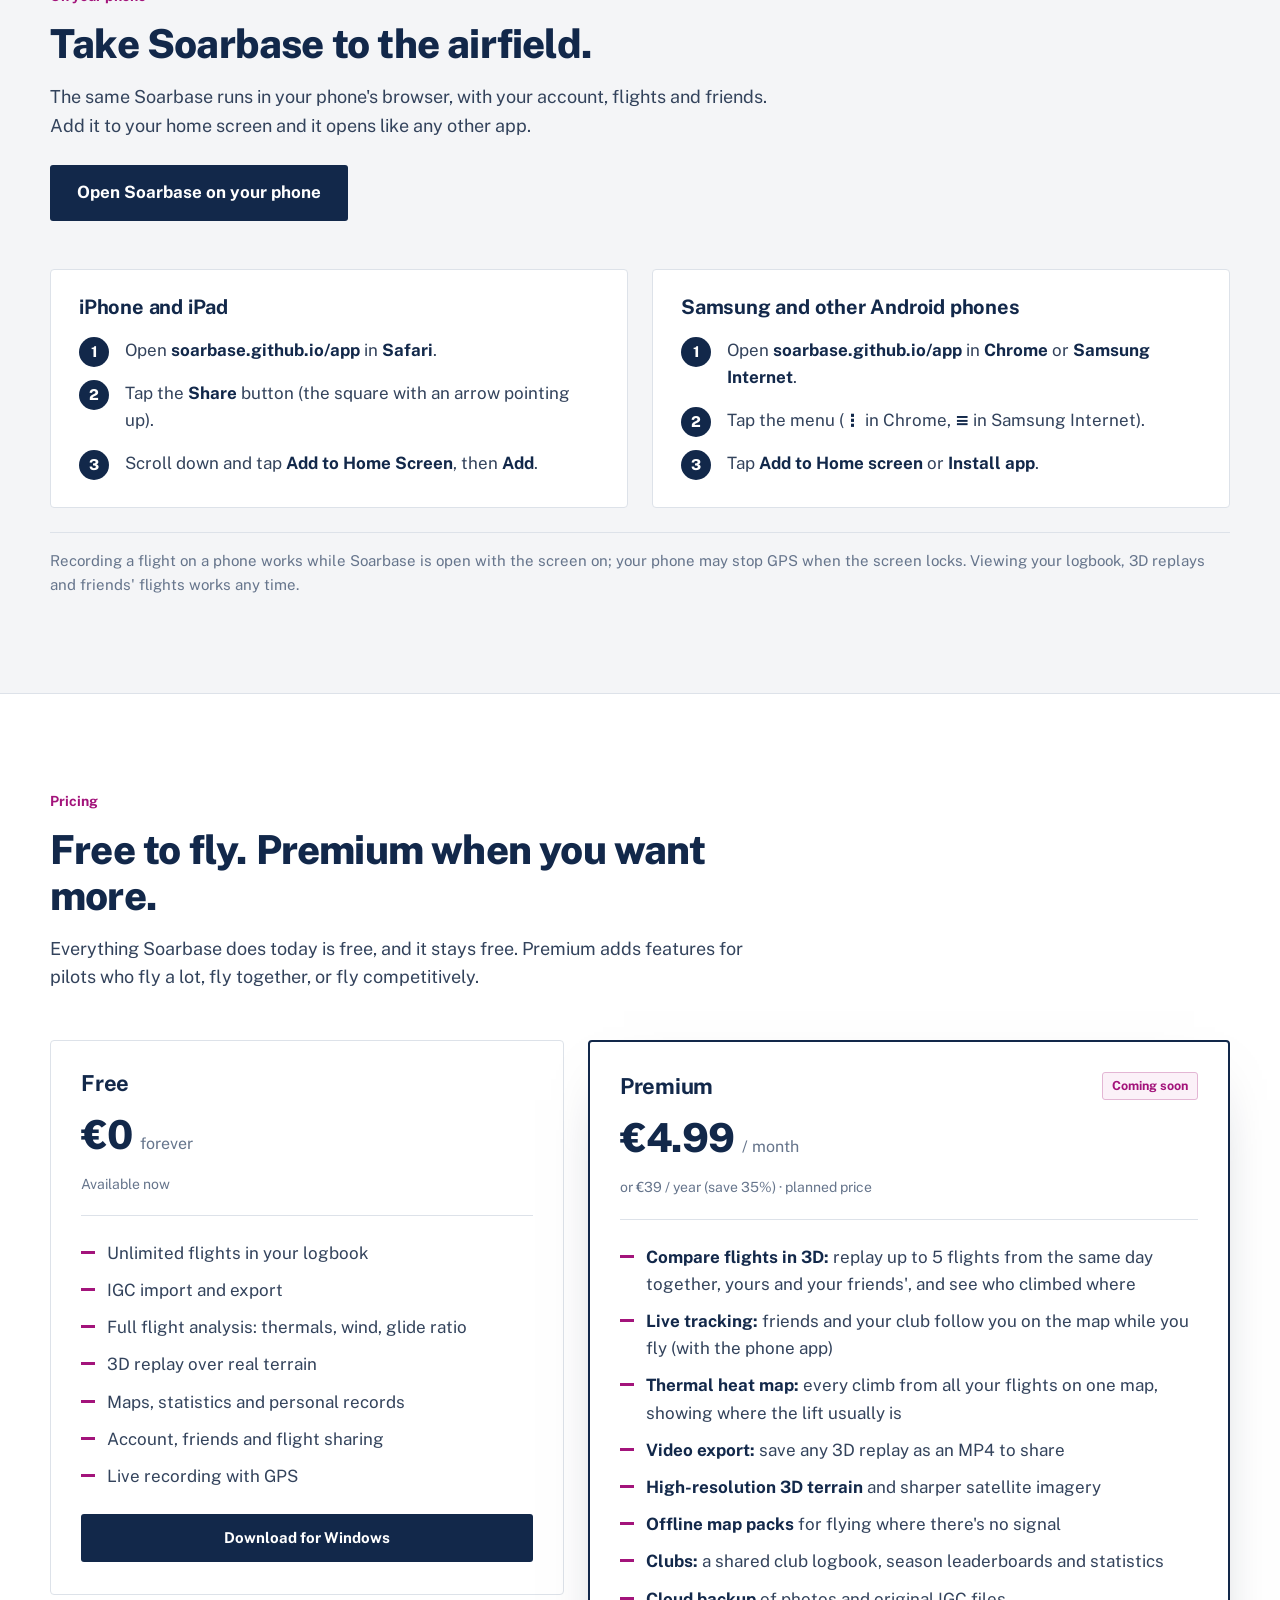
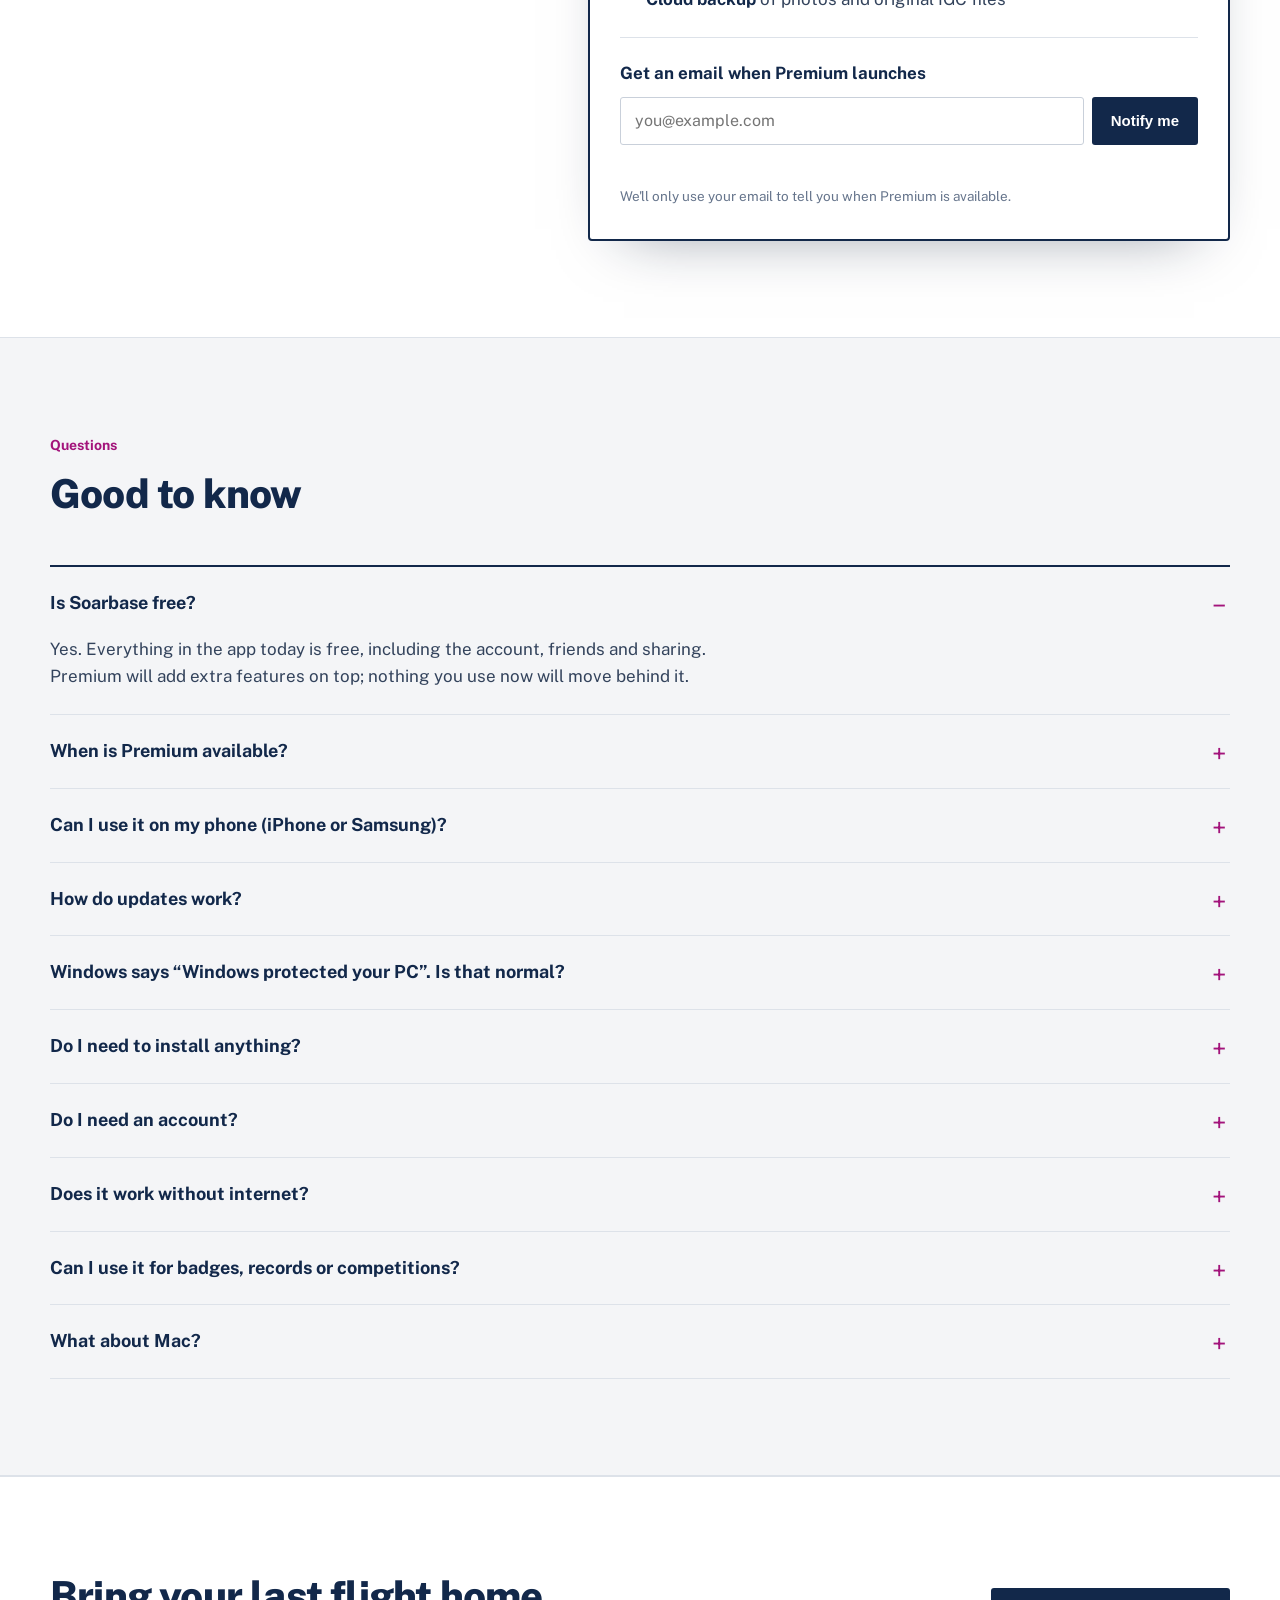
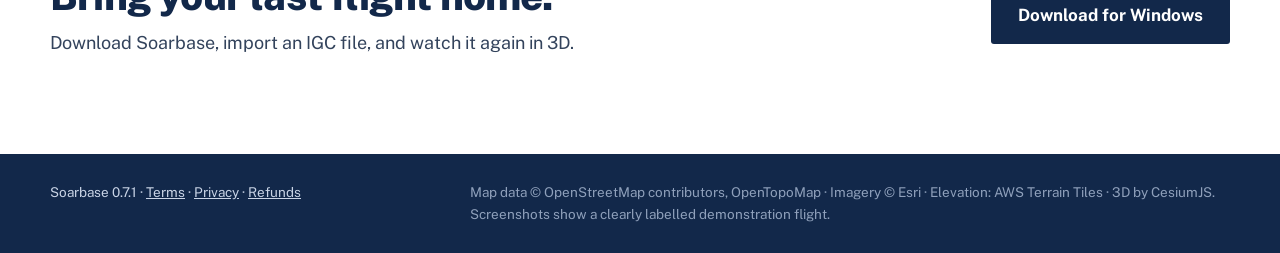
==== commit 42b34b46: "Phone app 0.7.1: Save to Photos for replay videos Co-Authored-By: Claude Opus 5.5 <noreply@anthropic" ====
--- a/index.html
+++ b/index.html
@@ -338,7 +338,7 @@
 
   <footer class="foot">
     <div class="wrap foot-row">
-      <span>Soarbase 0.7.0 · <a href="terms.html" style="color:inherit">Terms</a> · <a href="privacy.html" style="color:inherit">Privacy</a> · <a href="refunds.html" style="color:inherit">Refunds</a></span>
+      <span>Soarbase 0.7.1 · <a href="terms.html" style="color:inherit">Terms</a> · <a href="privacy.html" style="color:inherit">Privacy</a> · <a href="refunds.html" style="color:inherit">Refunds</a></span>
       <span class="muted">Map data © OpenStreetMap contributors, OpenTopoMap · Imagery © Esri · Elevation: AWS Terrain Tiles · 3D by CesiumJS. Screenshots show a clearly labelled demonstration flight.</span>
     </div>
   </footer>
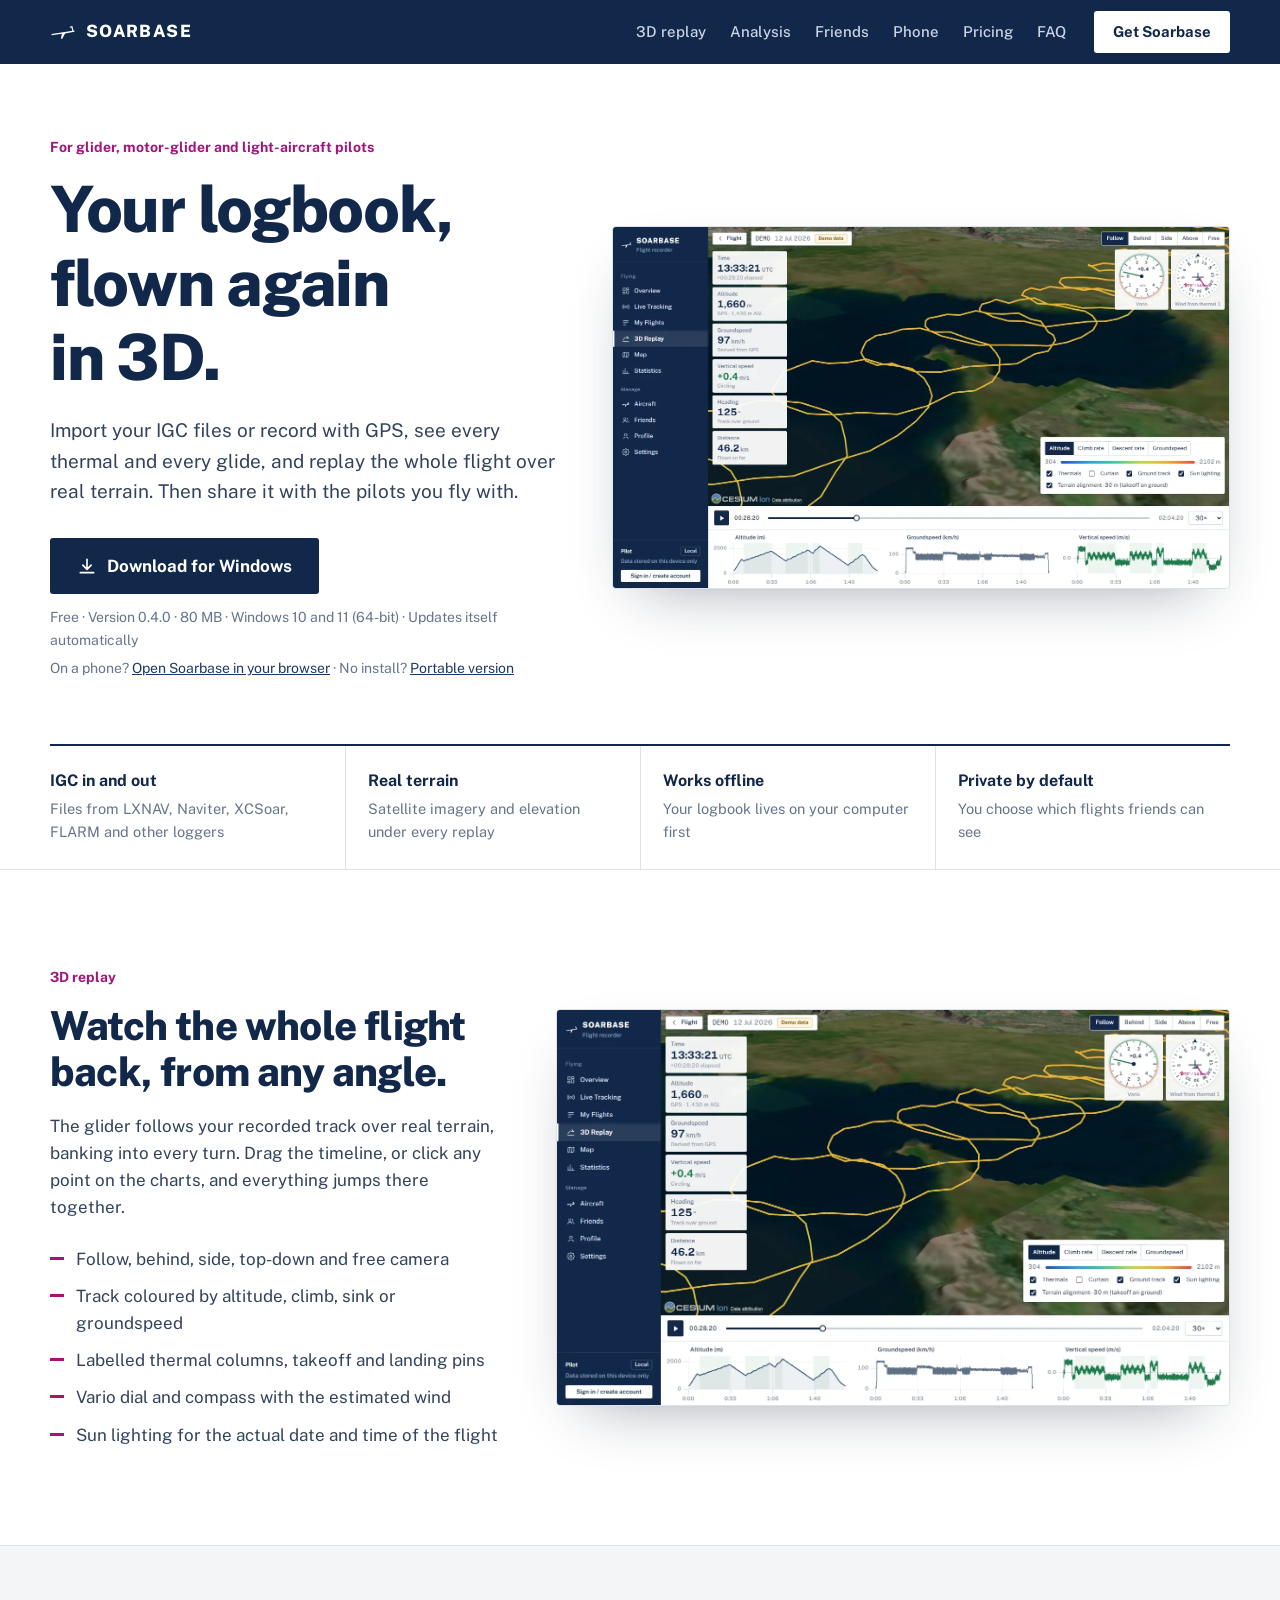
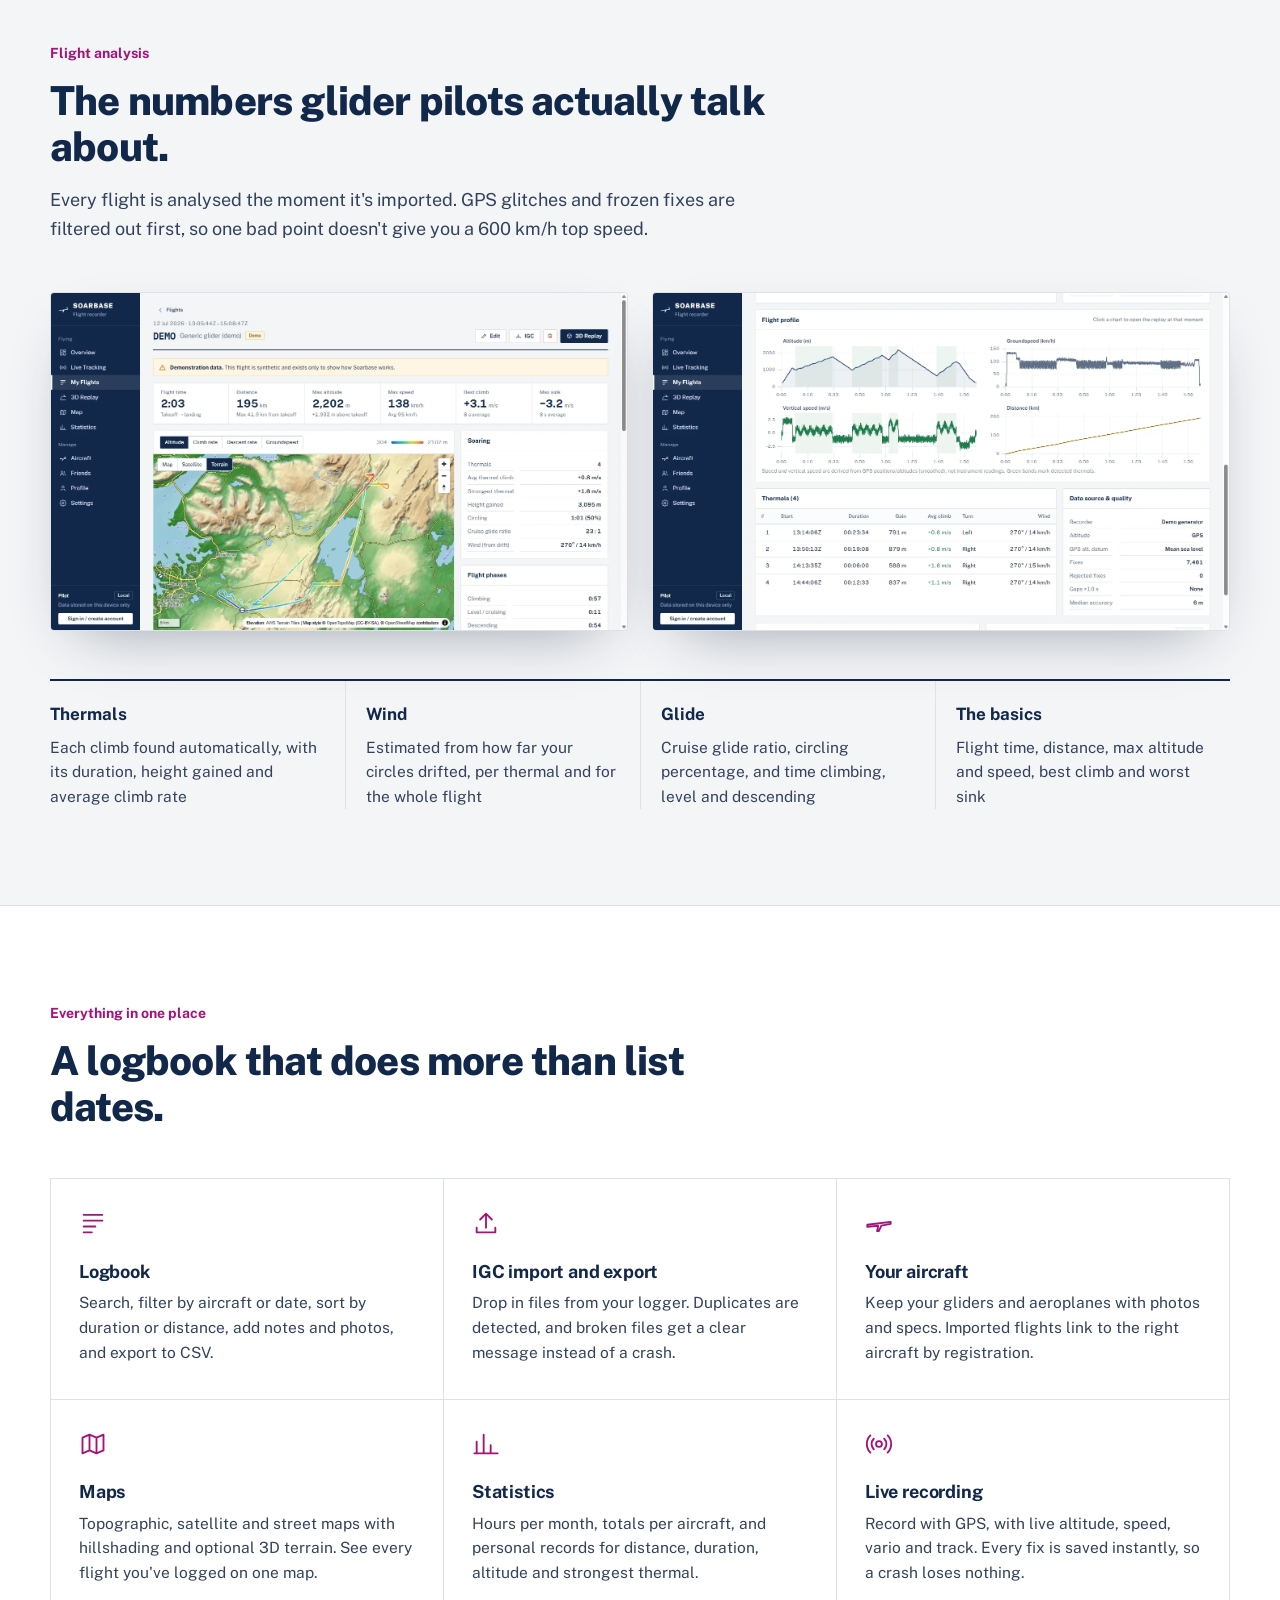
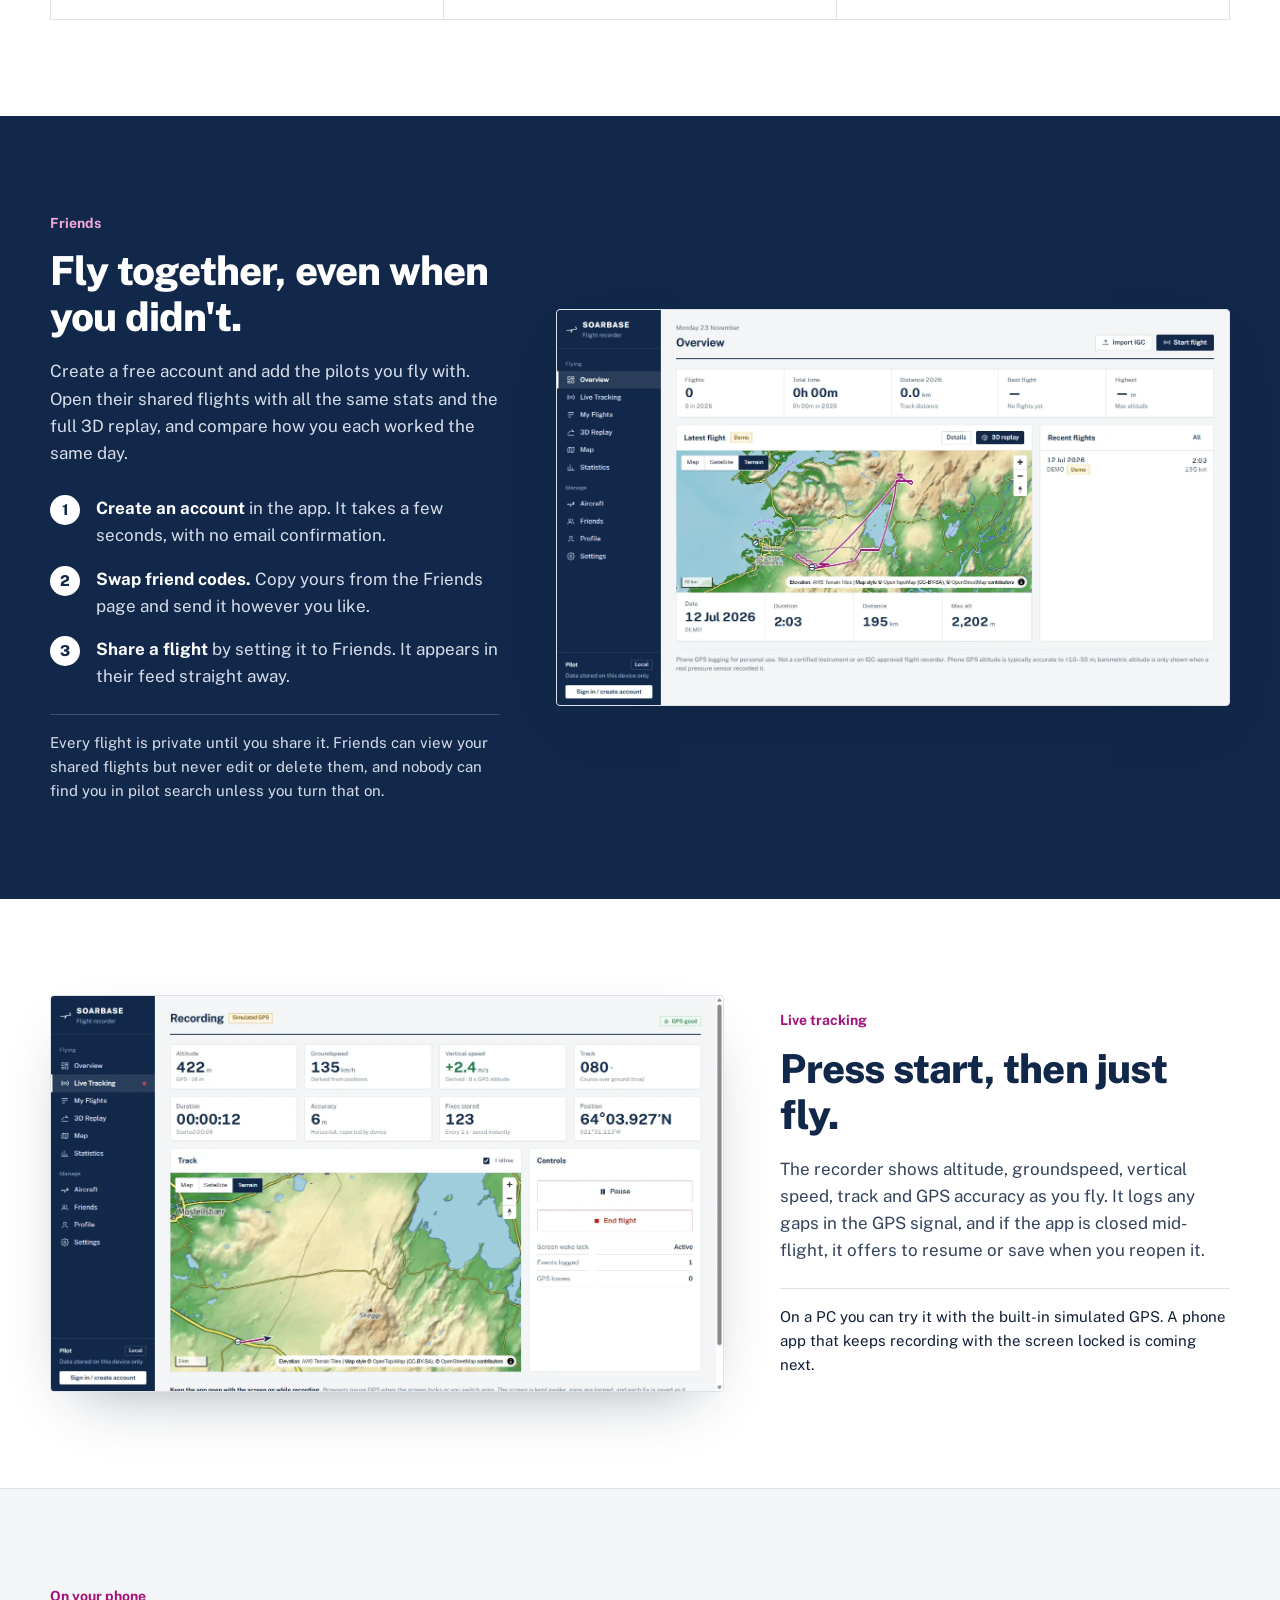
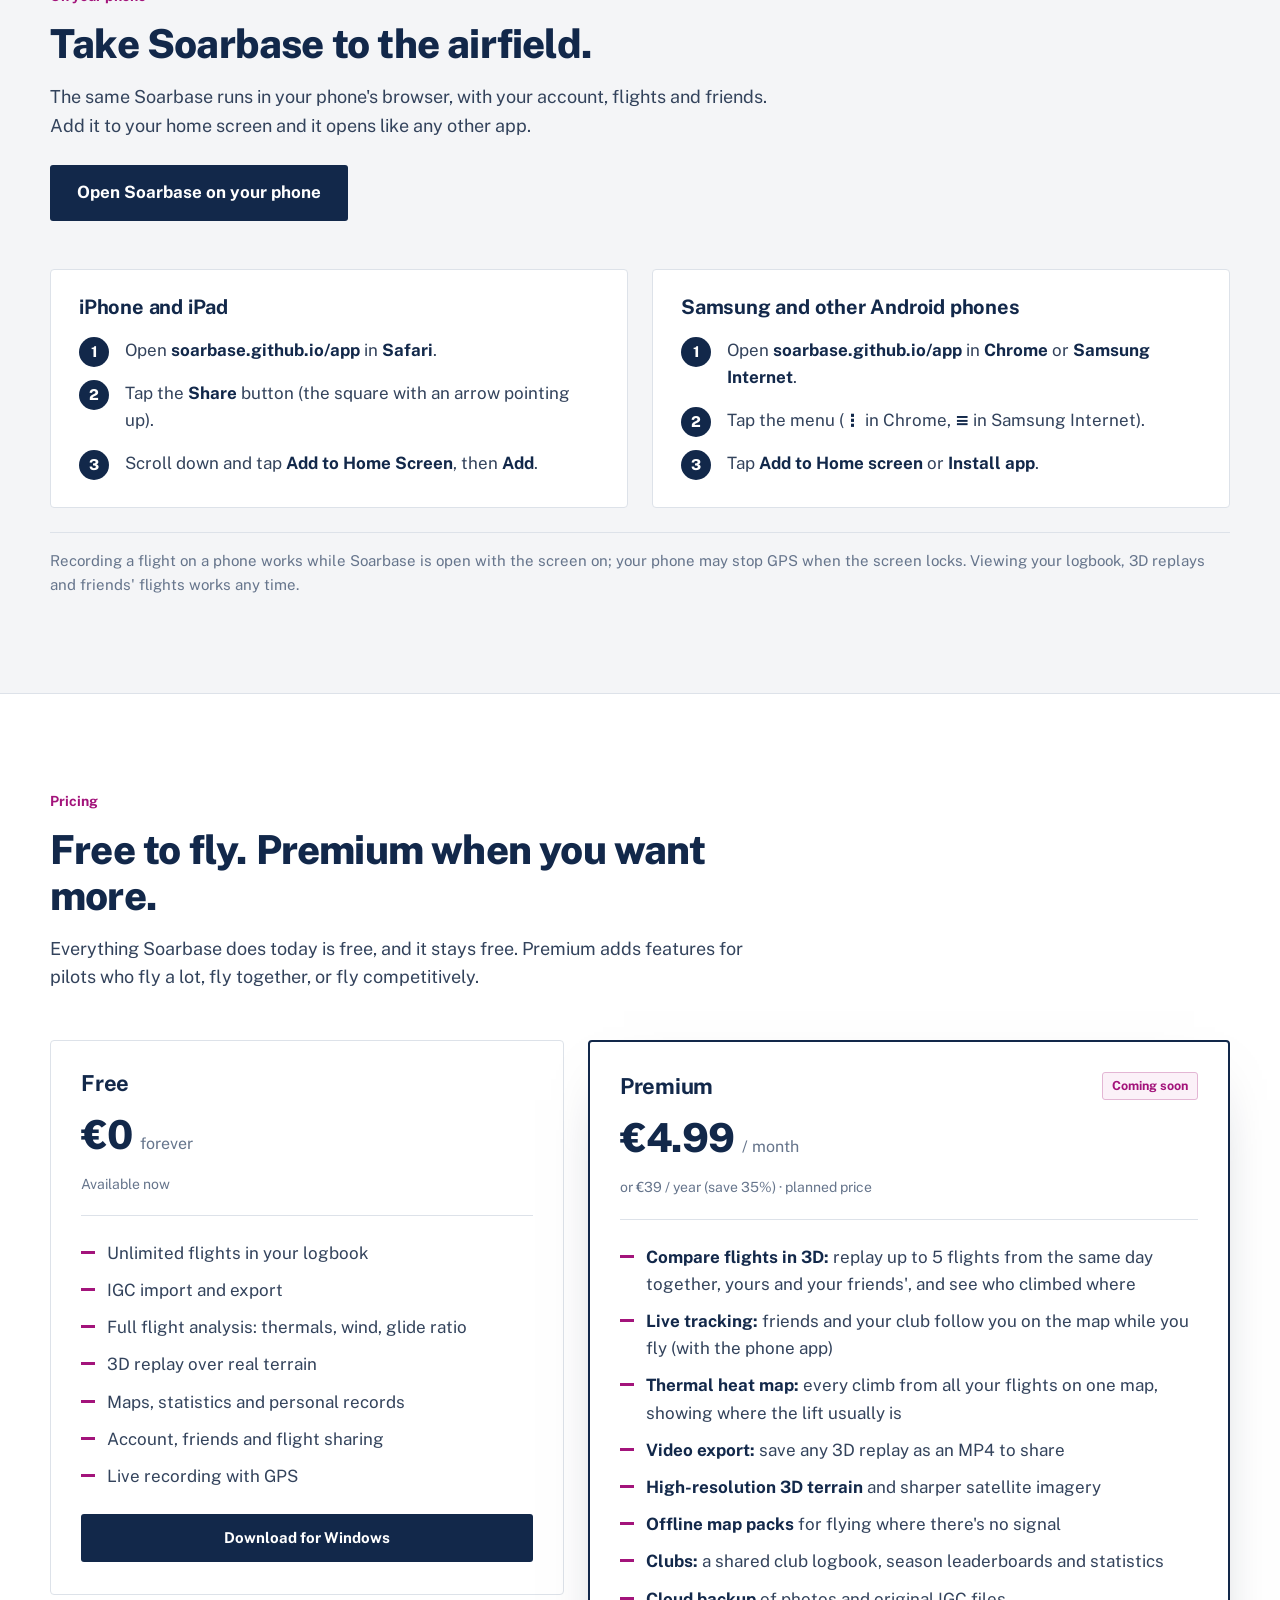
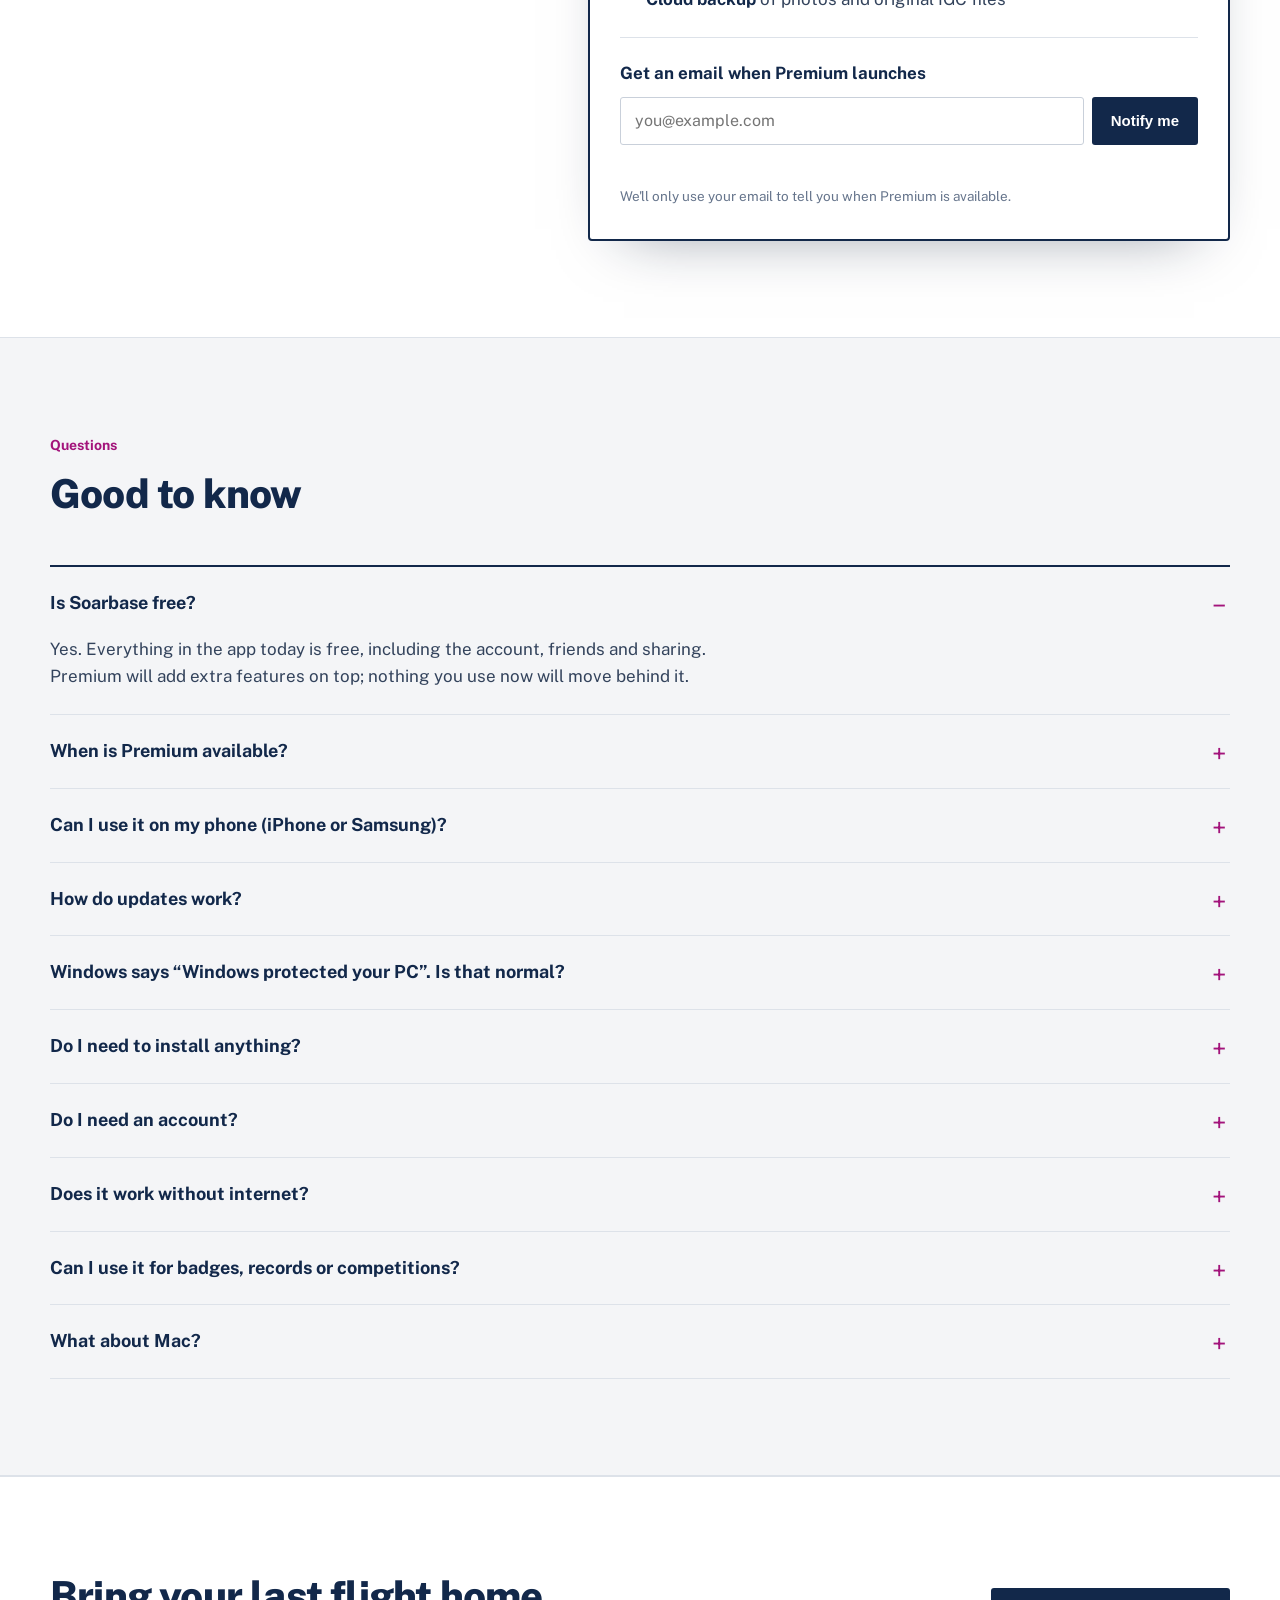
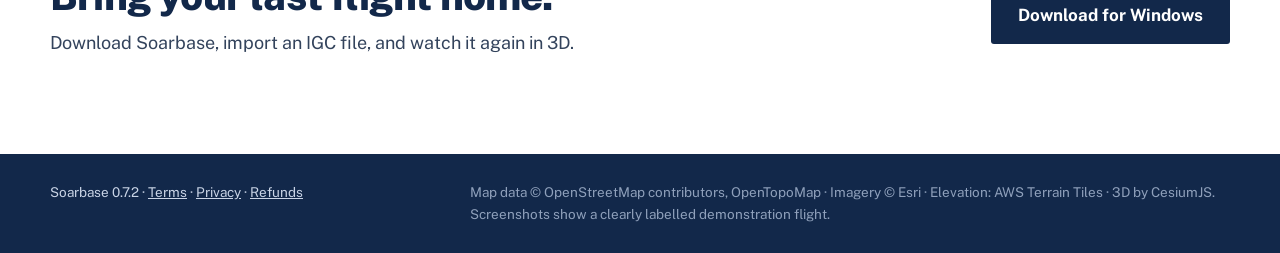
==== commit 1034b6ba: "Phone app 0.7.2: dialogs above the tab bar on iPhone, Save flight pop-up Co-Authored-By: Claude Opus" ====
--- a/index.html
+++ b/index.html
@@ -338,7 +338,7 @@
 
   <footer class="foot">
     <div class="wrap foot-row">
-      <span>Soarbase 0.7.1 · <a href="terms.html" style="color:inherit">Terms</a> · <a href="privacy.html" style="color:inherit">Privacy</a> · <a href="refunds.html" style="color:inherit">Refunds</a></span>
+      <span>Soarbase 0.7.2 · <a href="terms.html" style="color:inherit">Terms</a> · <a href="privacy.html" style="color:inherit">Privacy</a> · <a href="refunds.html" style="color:inherit">Refunds</a></span>
       <span class="muted">Map data © OpenStreetMap contributors, OpenTopoMap · Imagery © Esri · Elevation: AWS Terrain Tiles · 3D by CesiumJS. Screenshots show a clearly labelled demonstration flight.</span>
     </div>
   </footer>
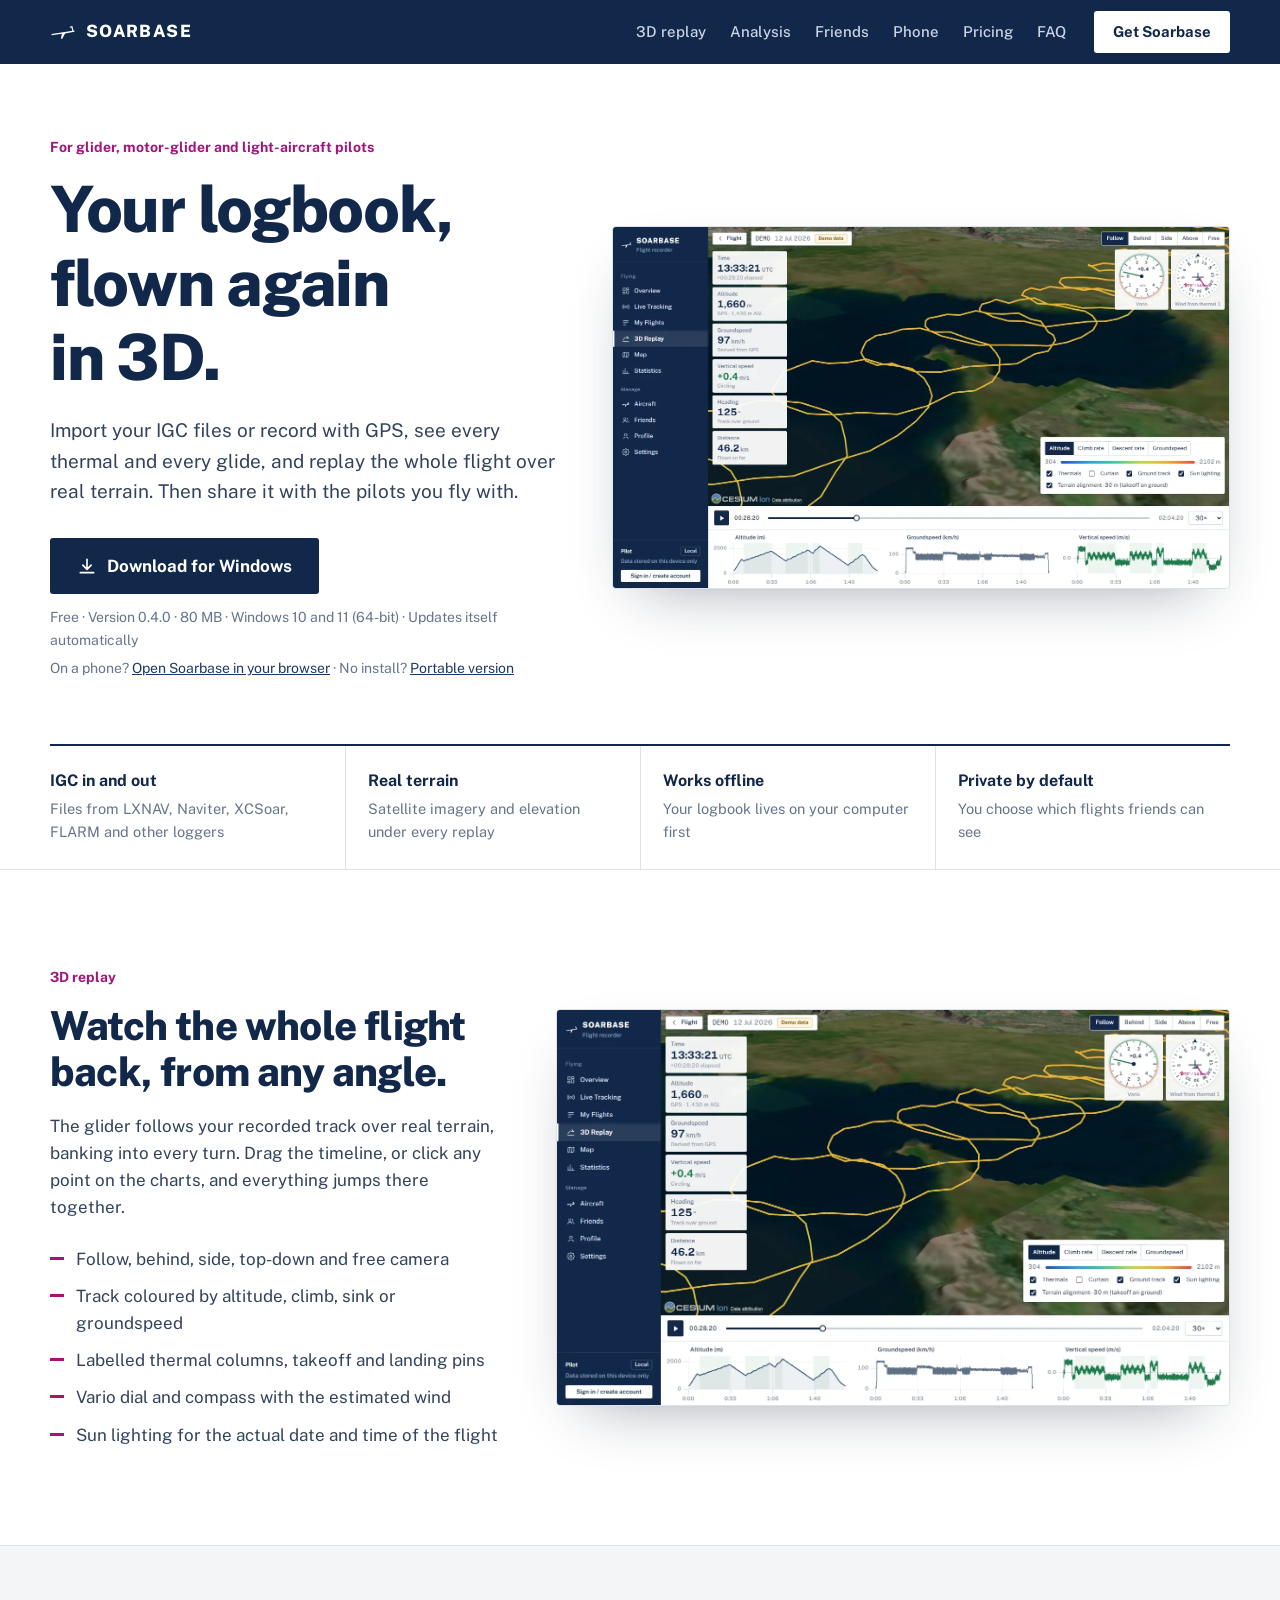
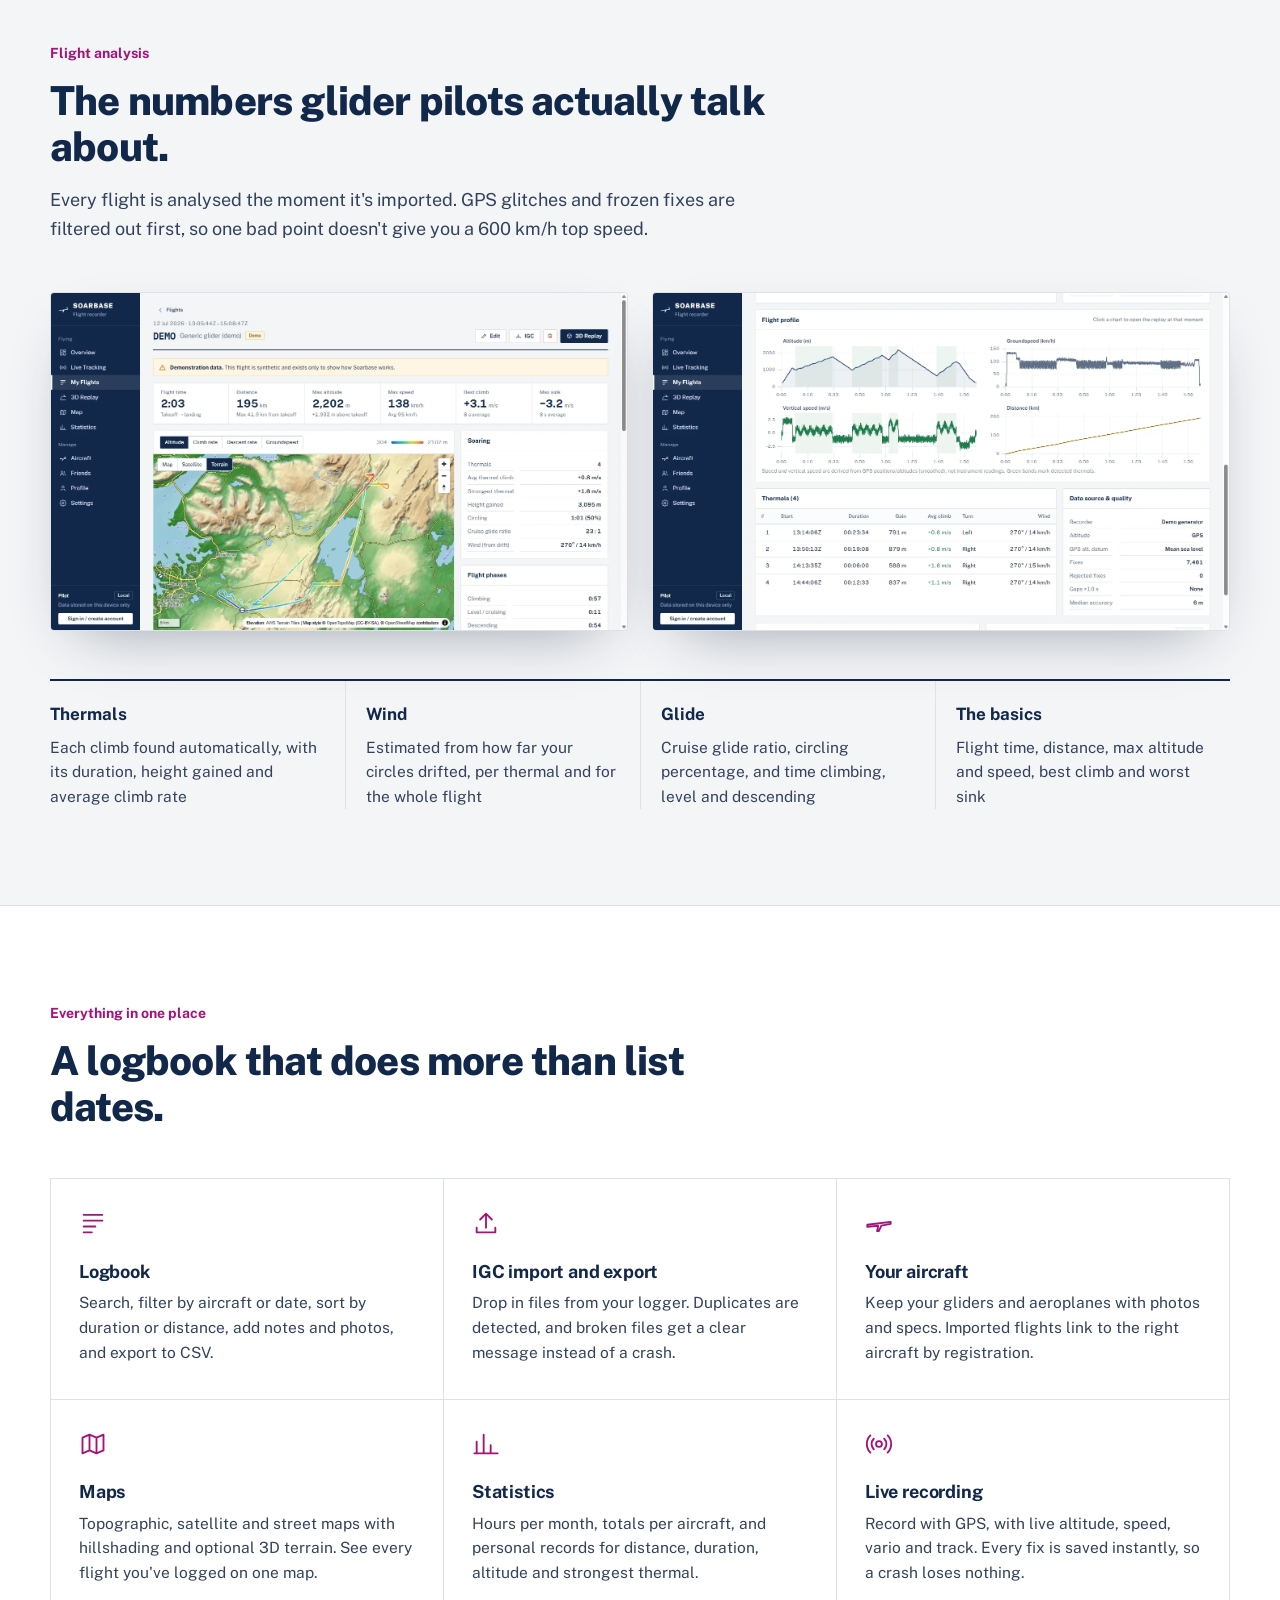
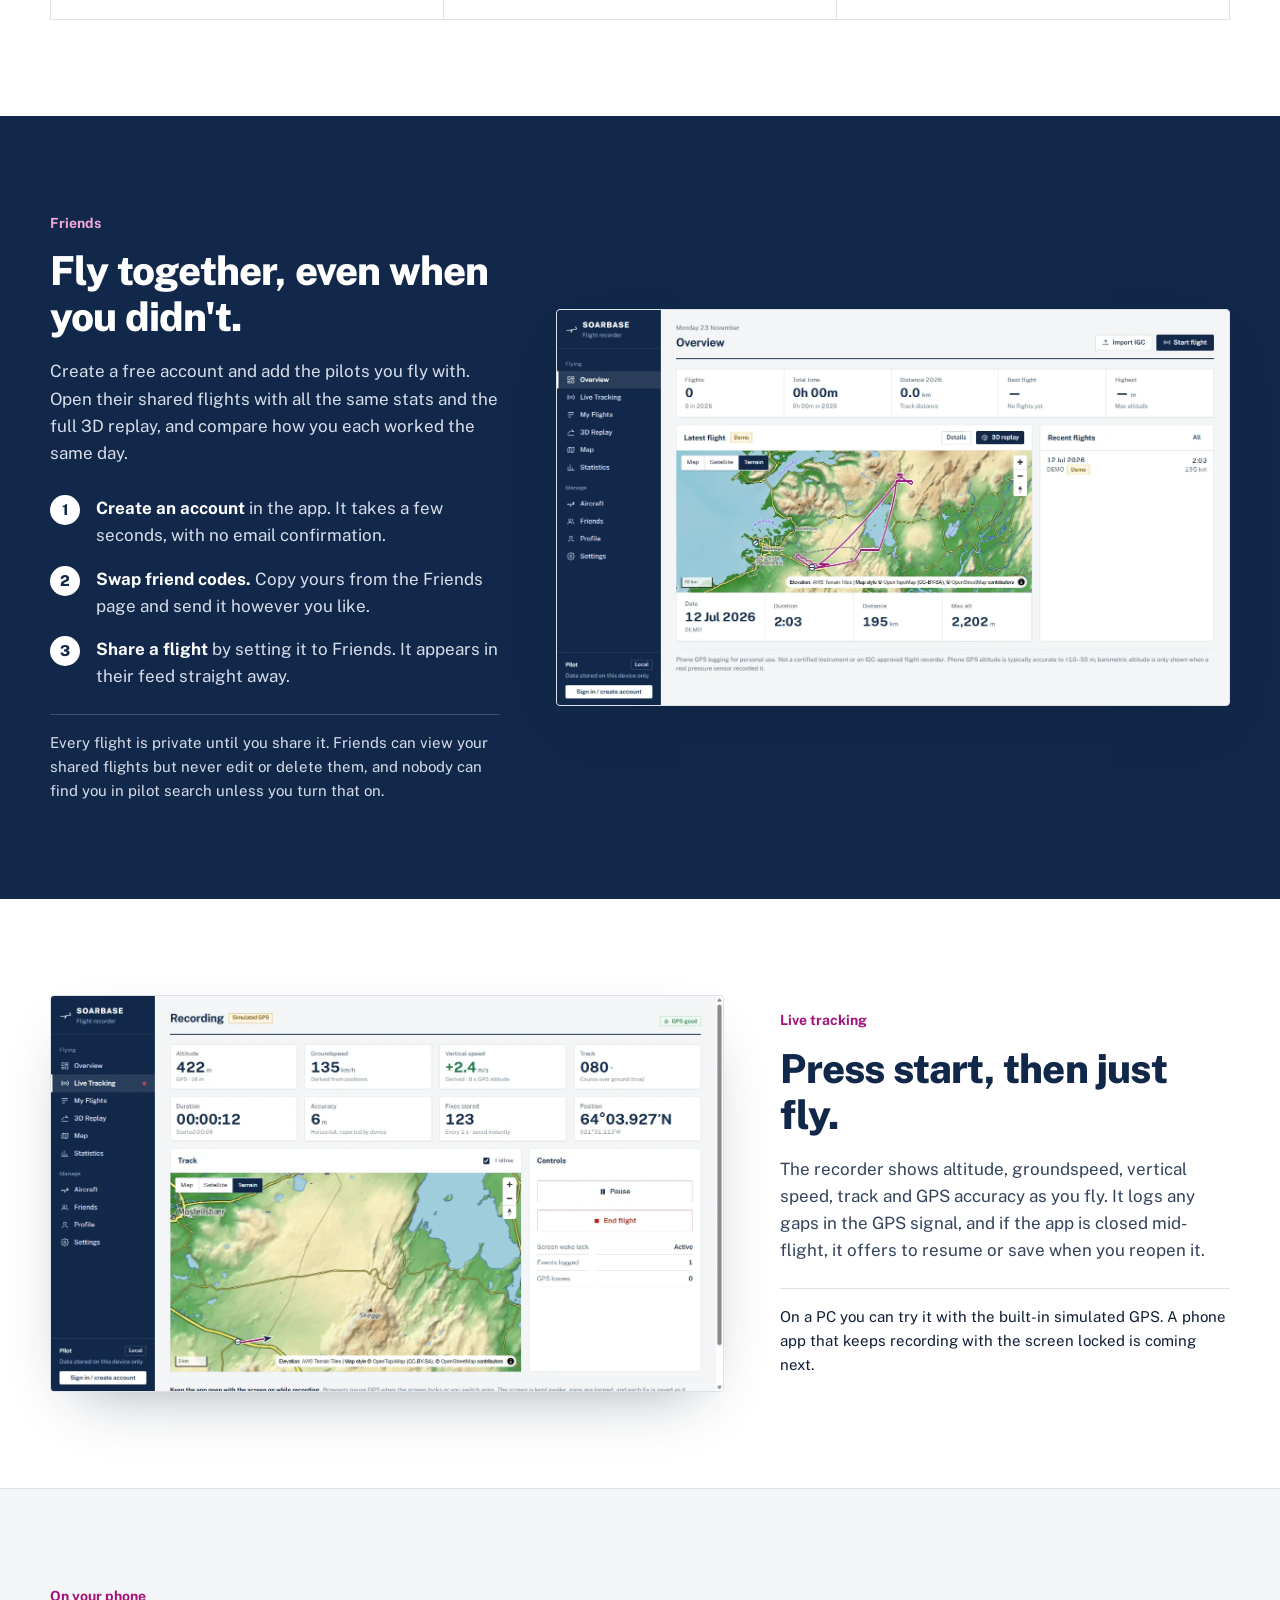
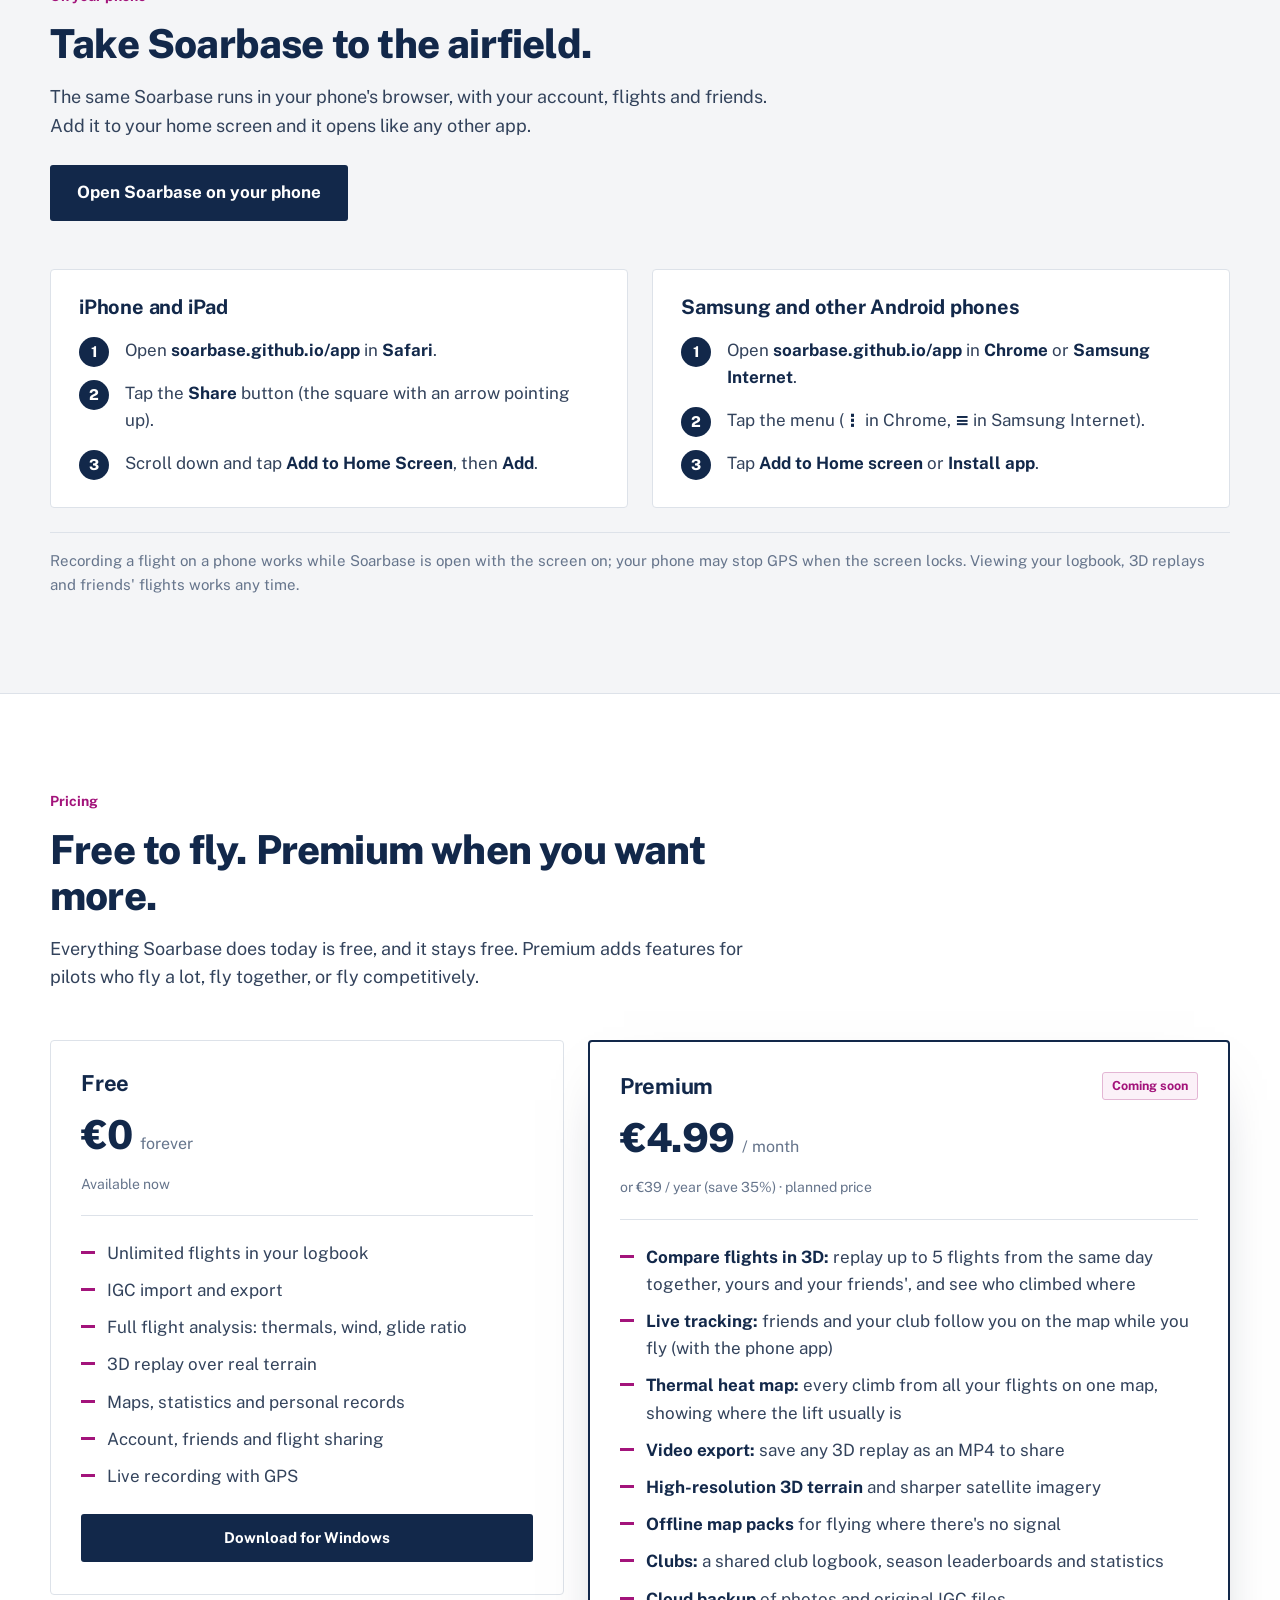
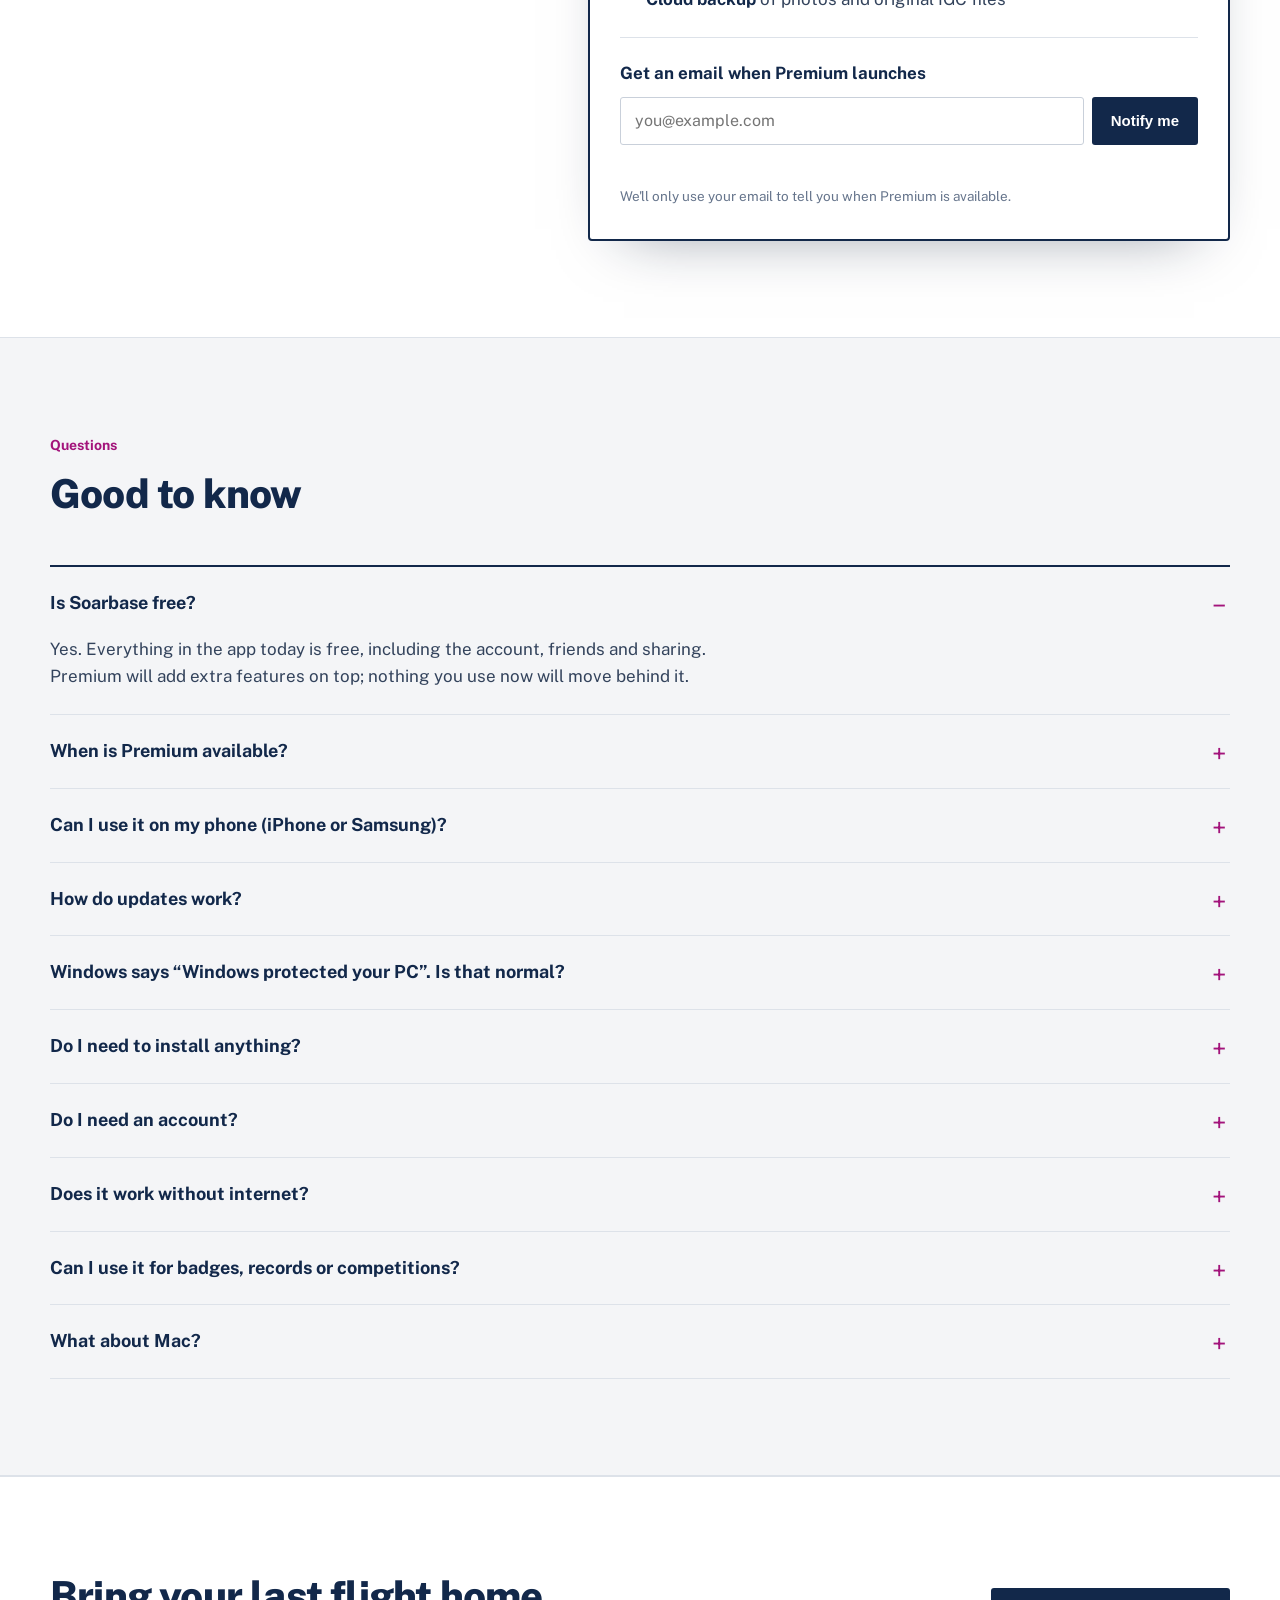
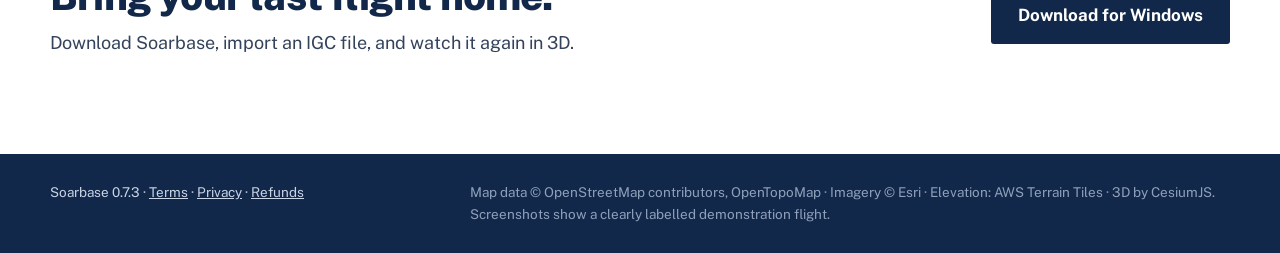
==== commit d32e2e93: "Phone app 0.7.3: smooth frame-by-frame video export, flight type, lighter on memory Co-Authored-By: " ====
--- a/index.html
+++ b/index.html
@@ -338,7 +338,7 @@
 
   <footer class="foot">
     <div class="wrap foot-row">
-      <span>Soarbase 0.7.2 · <a href="terms.html" style="color:inherit">Terms</a> · <a href="privacy.html" style="color:inherit">Privacy</a> · <a href="refunds.html" style="color:inherit">Refunds</a></span>
+      <span>Soarbase 0.7.3 · <a href="terms.html" style="color:inherit">Terms</a> · <a href="privacy.html" style="color:inherit">Privacy</a> · <a href="refunds.html" style="color:inherit">Refunds</a></span>
       <span class="muted">Map data © OpenStreetMap contributors, OpenTopoMap · Imagery © Esri · Elevation: AWS Terrain Tiles · 3D by CesiumJS. Screenshots show a clearly labelled demonstration flight.</span>
     </div>
   </footer>
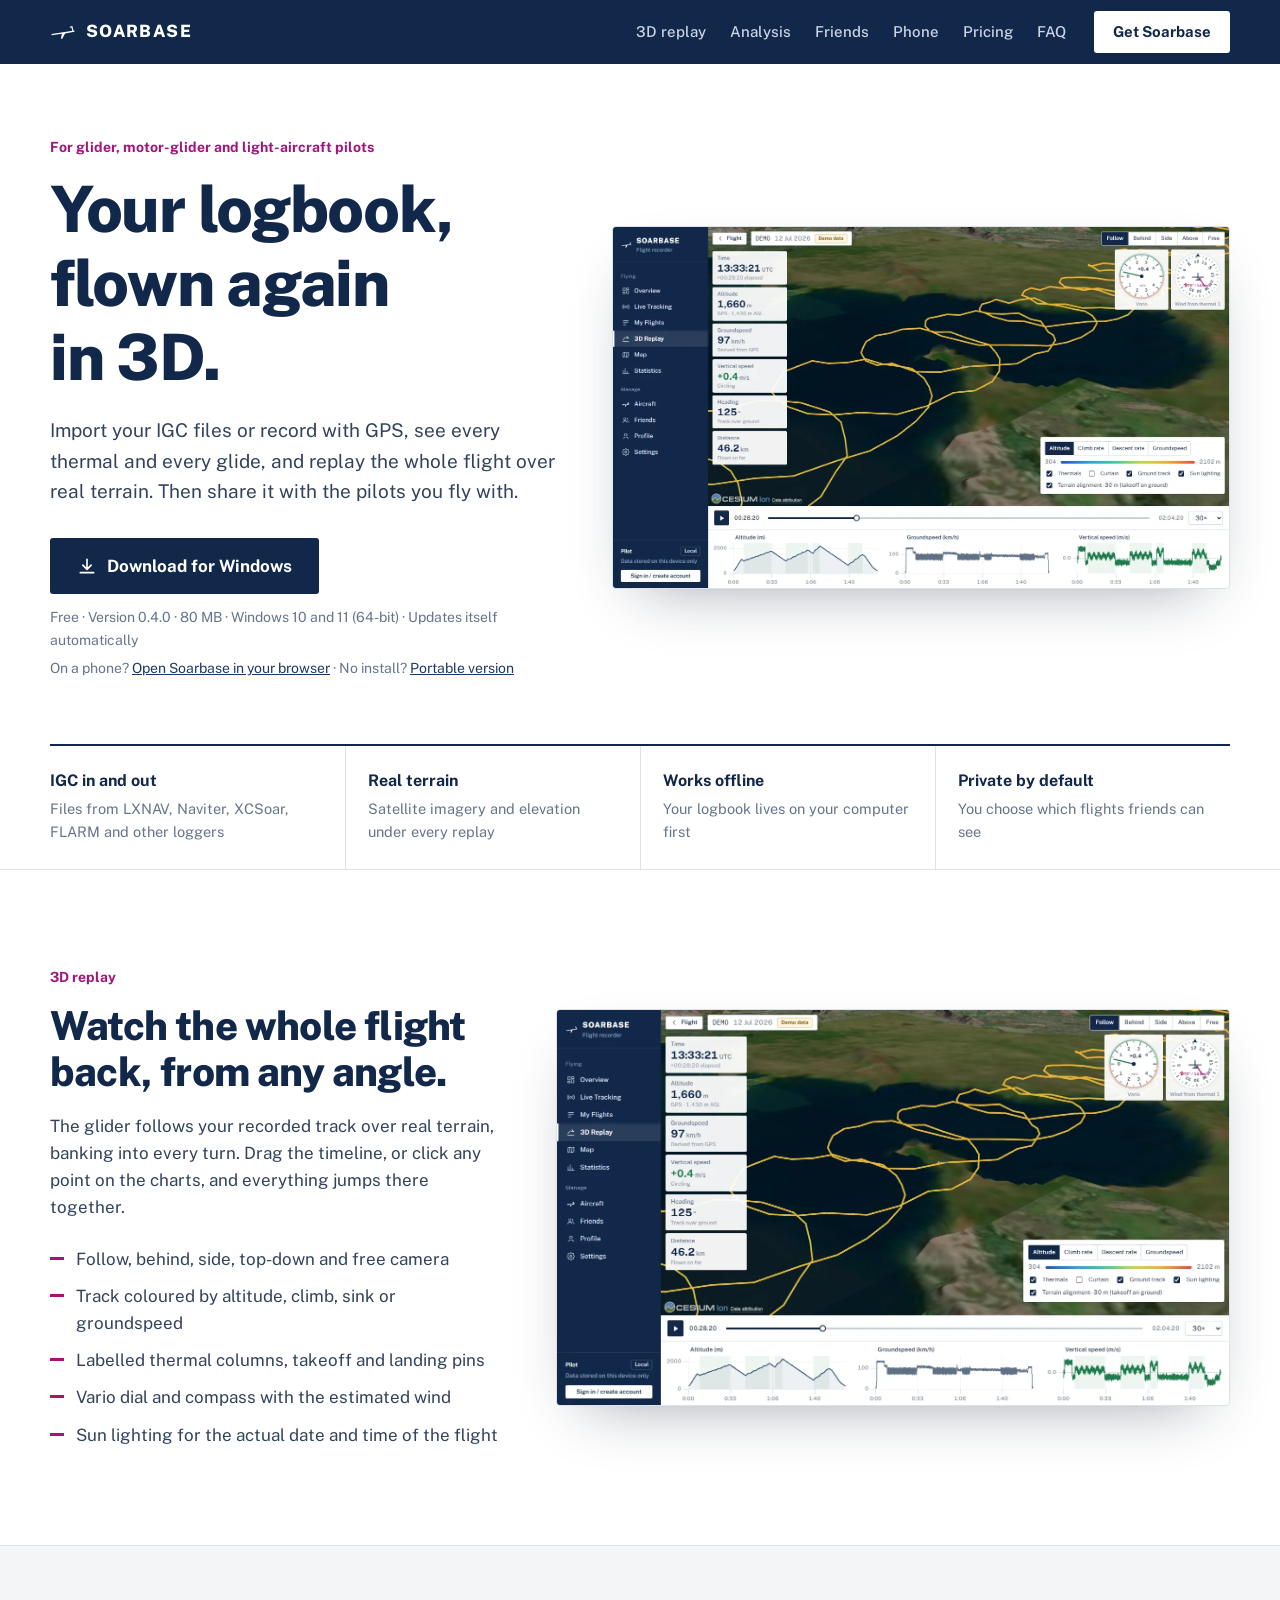
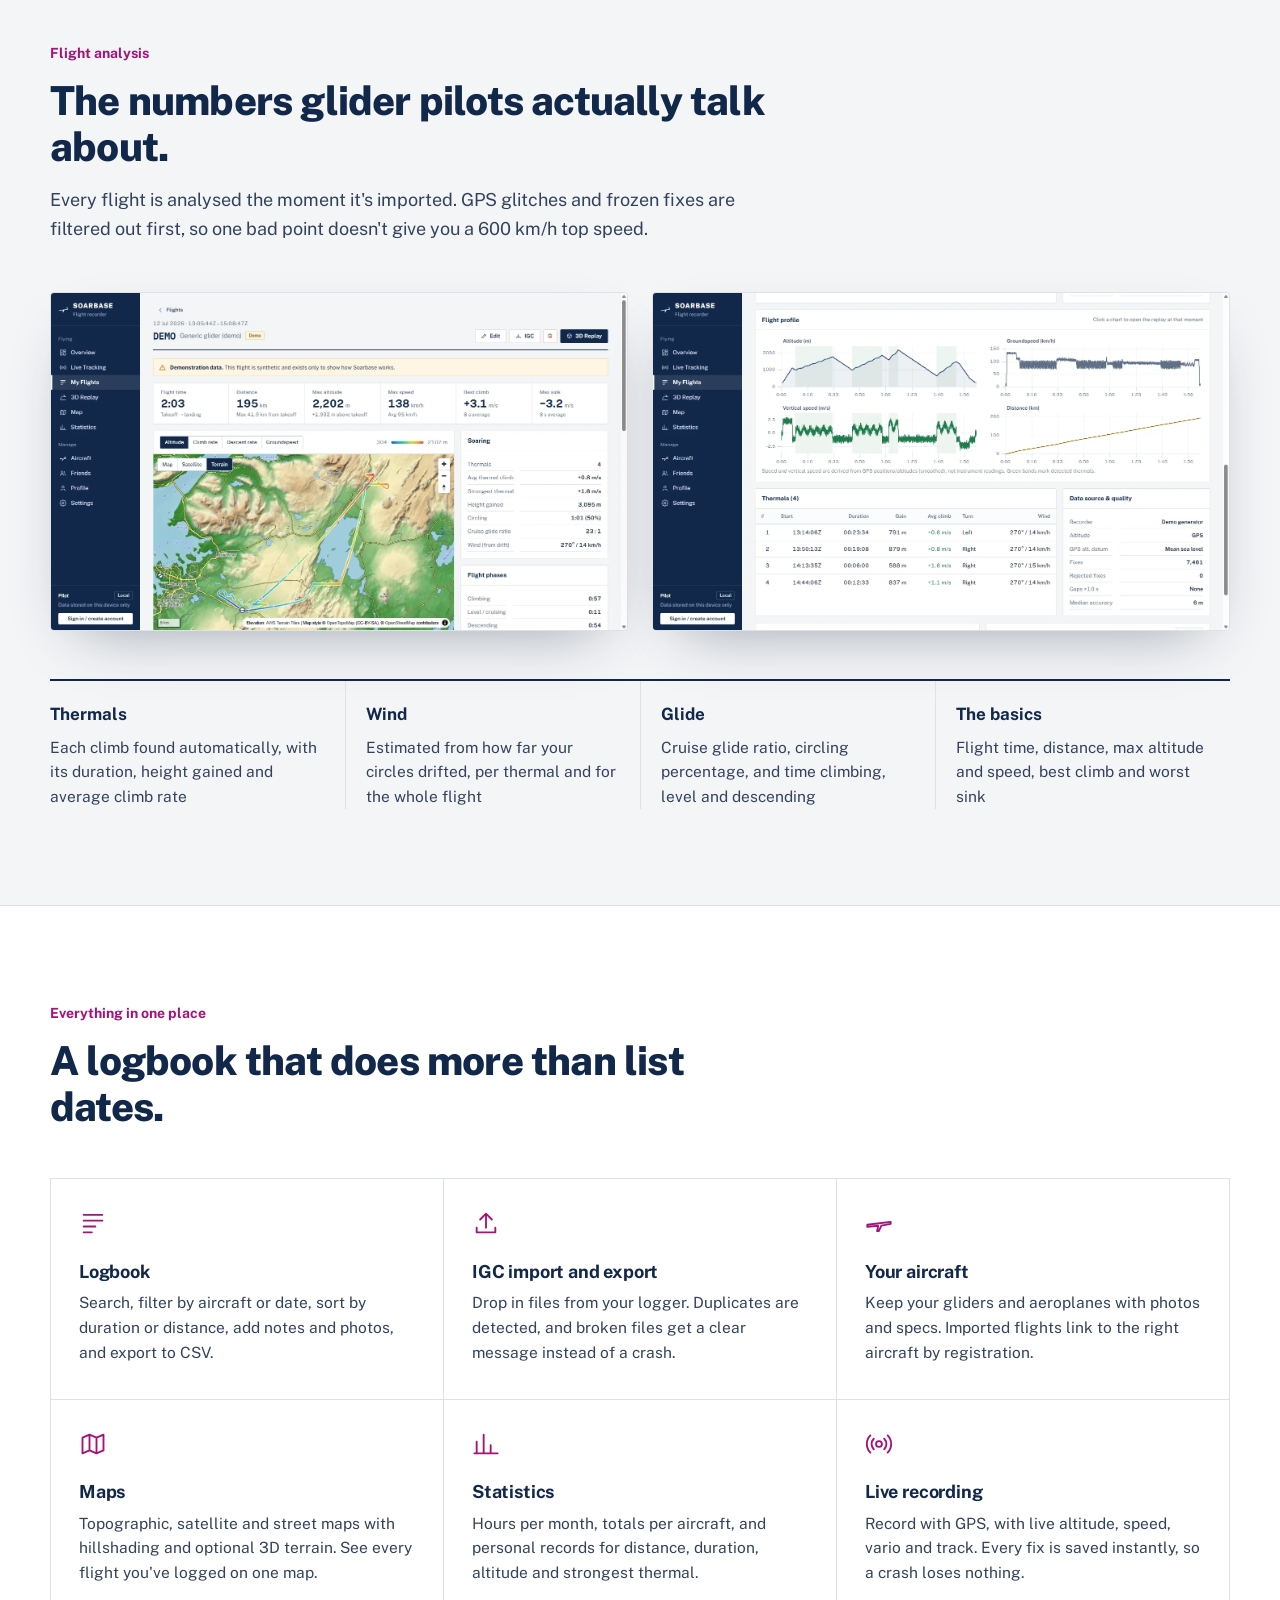
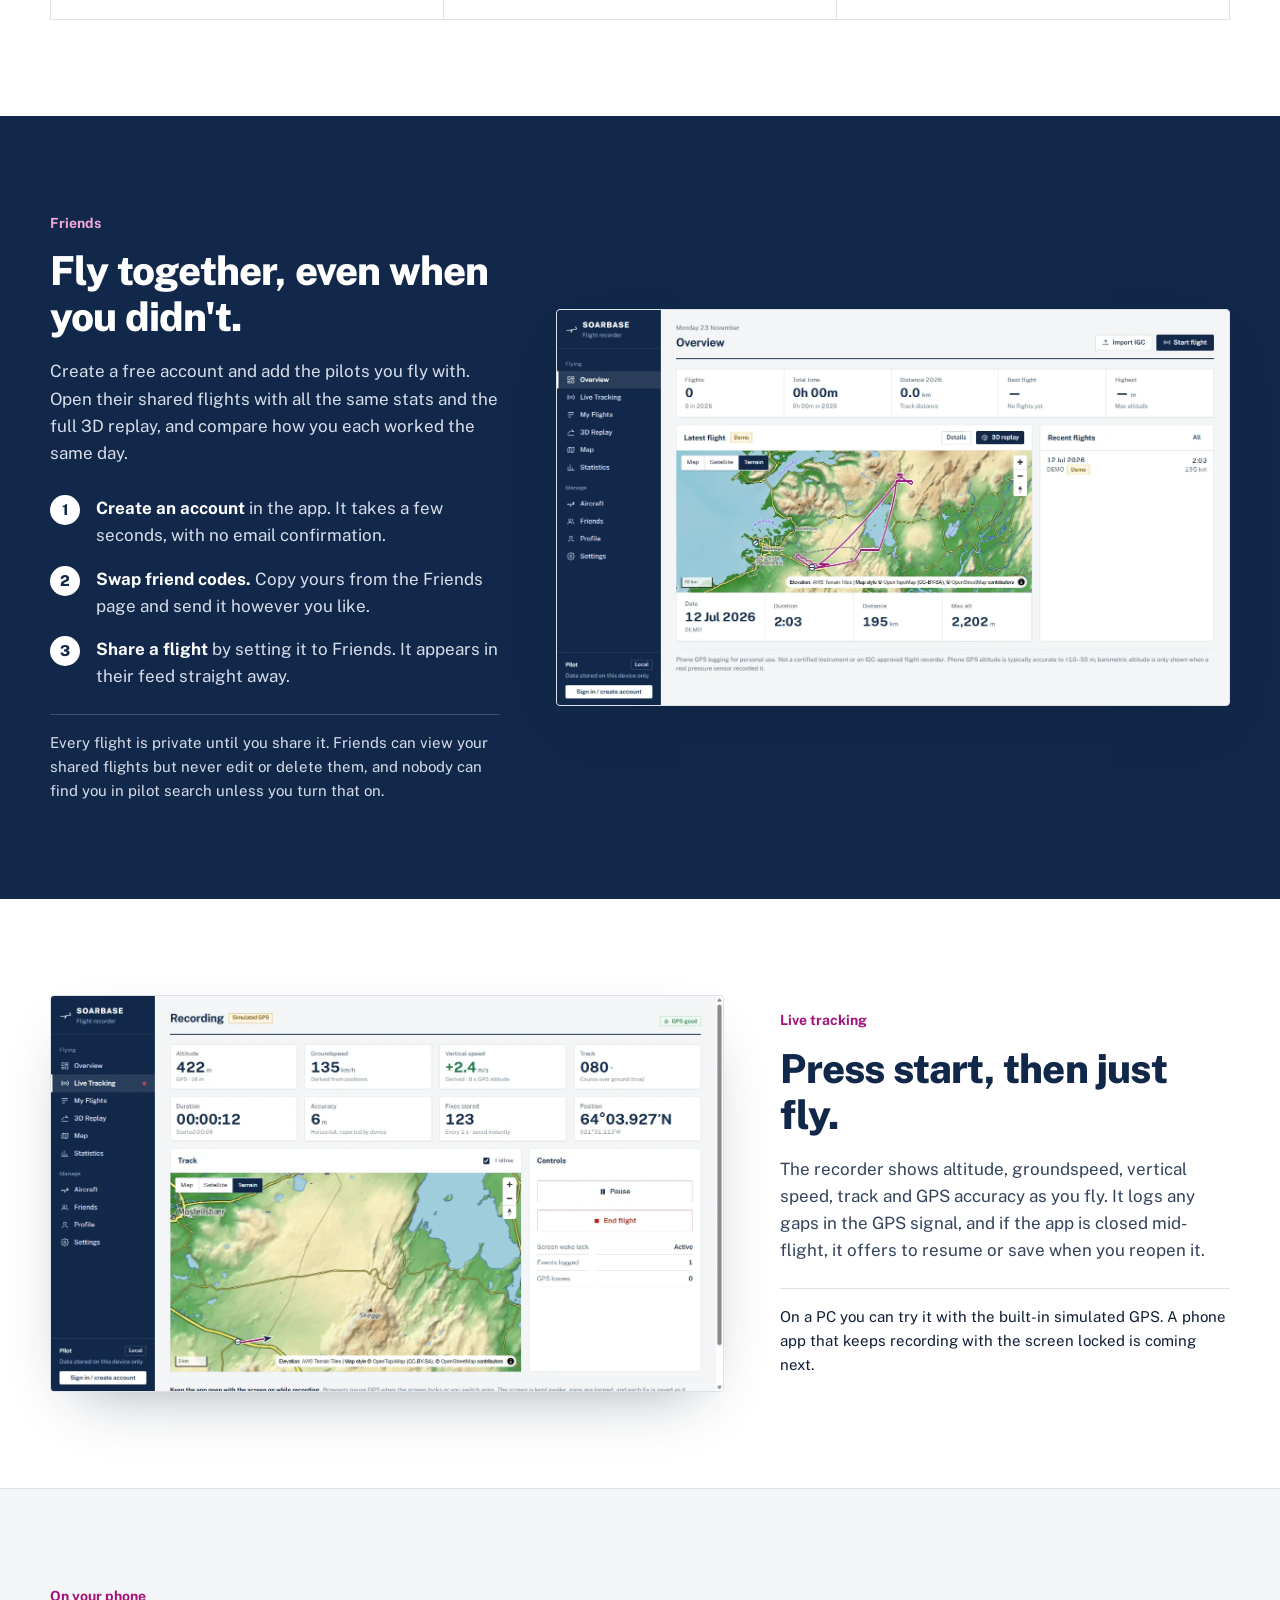
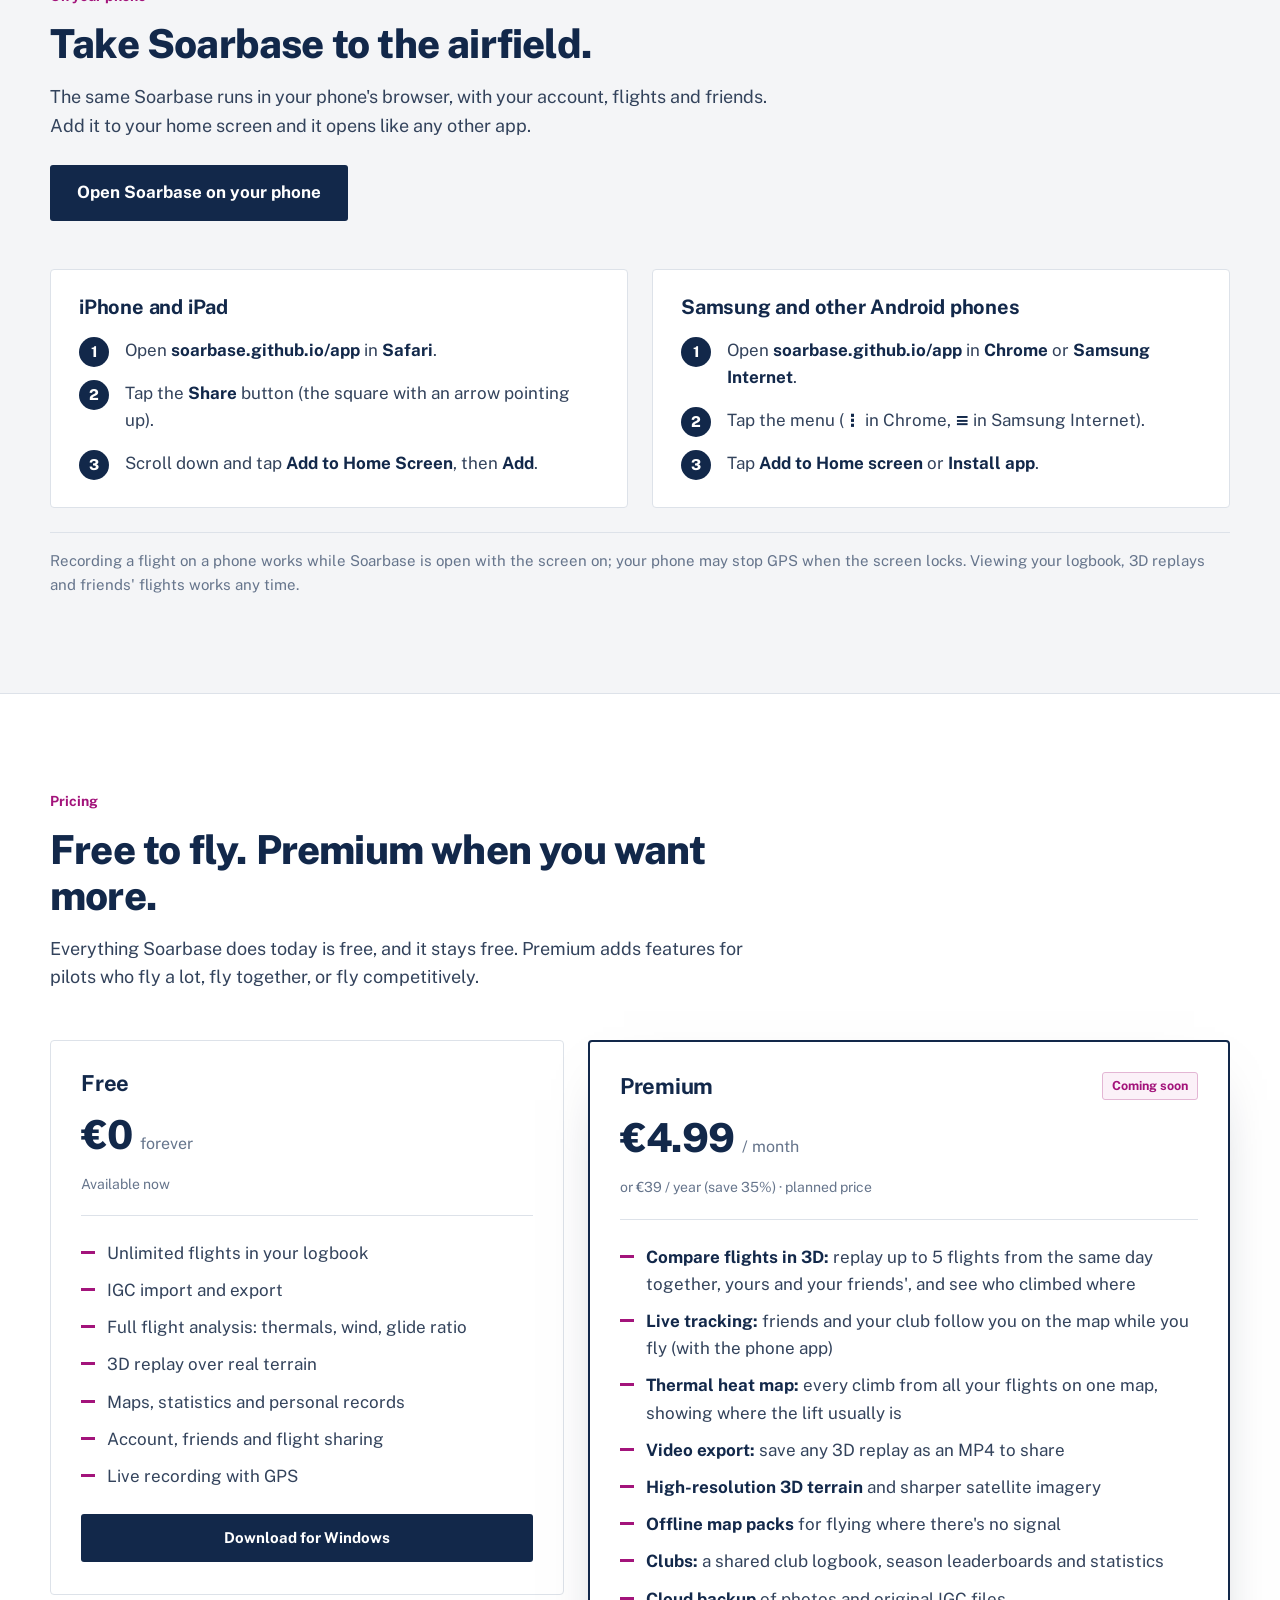
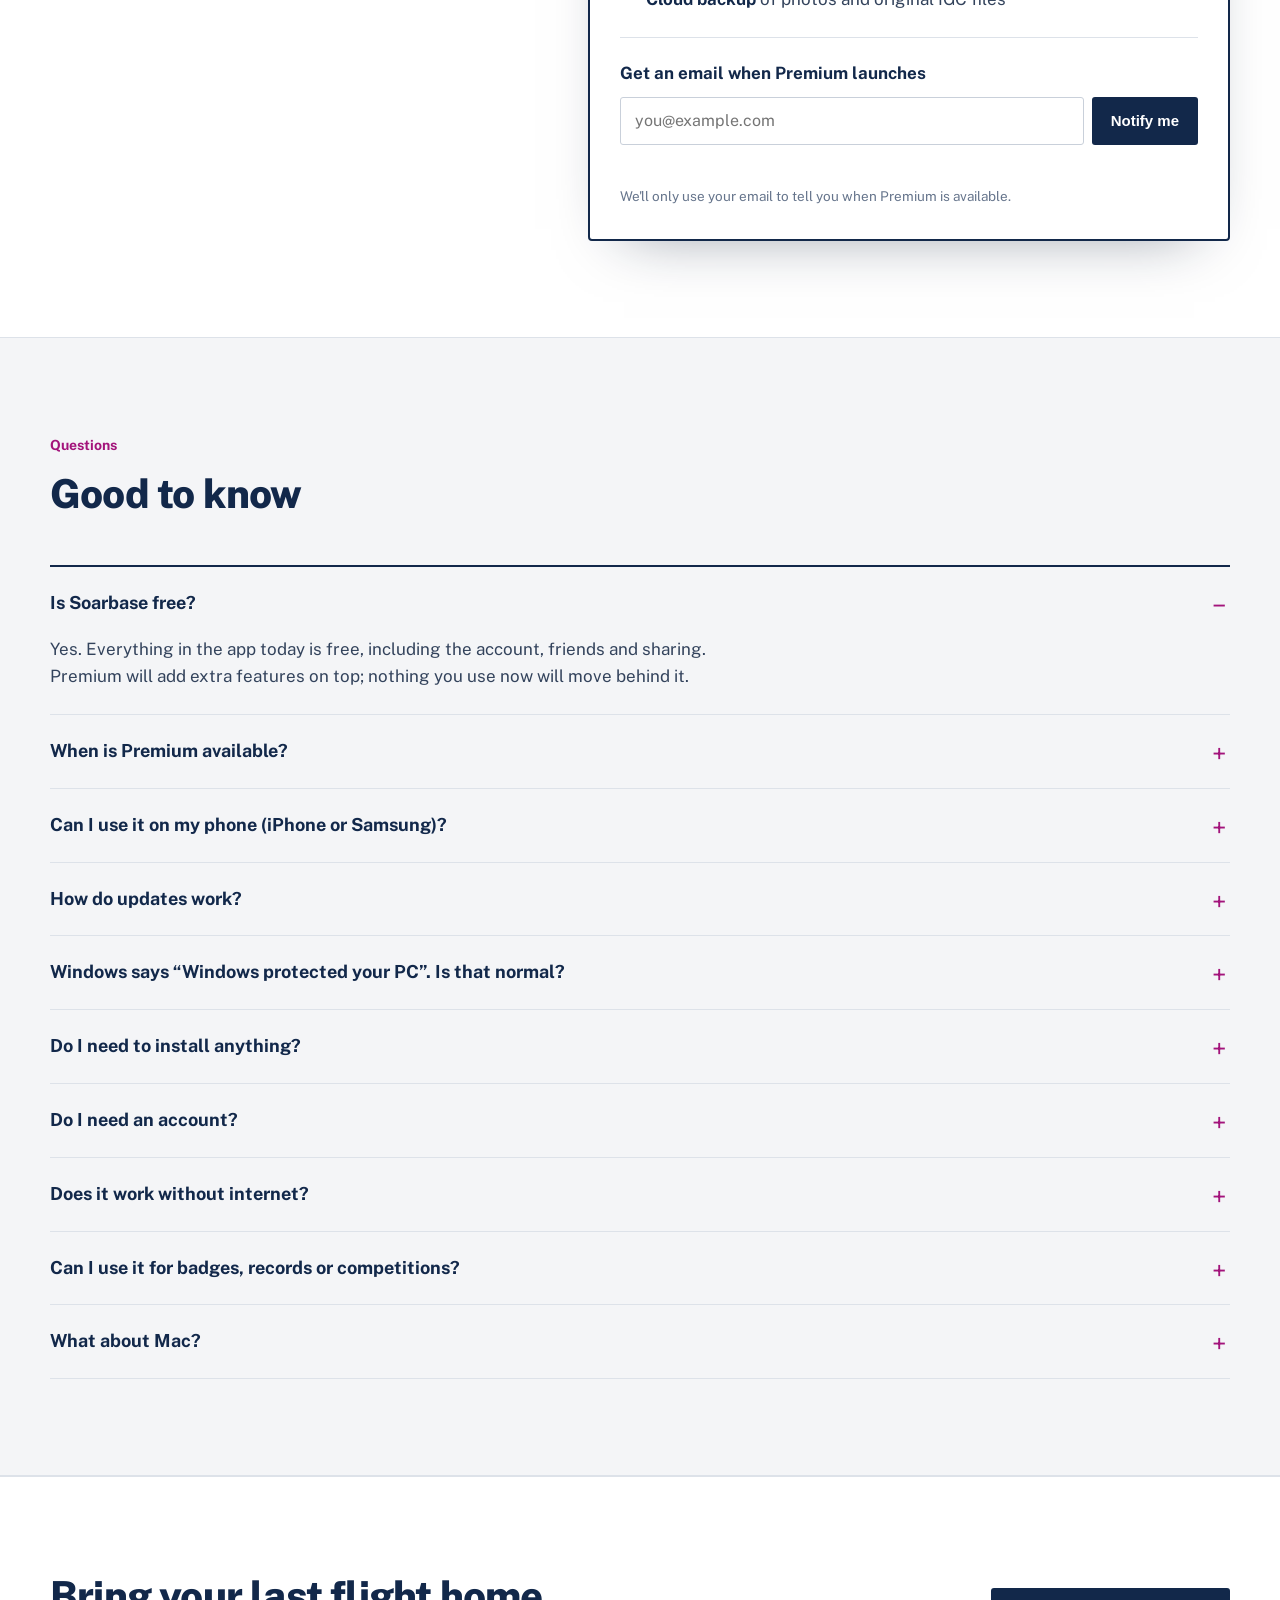
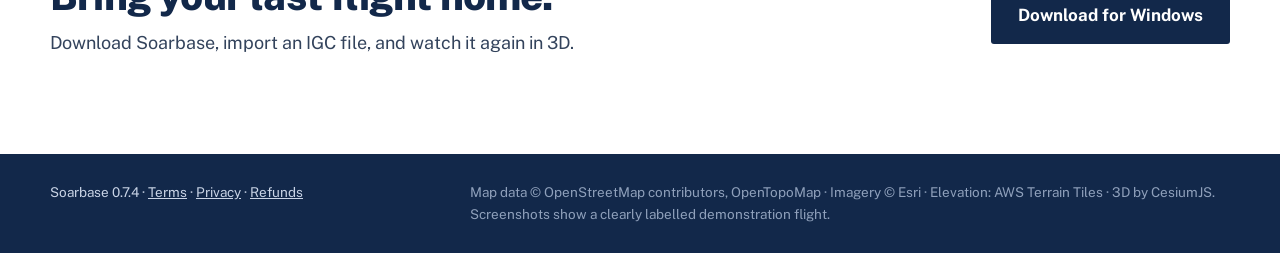
==== commit 0c722c41: "Phone app 0.7.4: video export memory fix for high-density screens Co-Authored-By: Claude Opus 5.5 <n" ====
--- a/index.html
+++ b/index.html
@@ -338,7 +338,7 @@
 
   <footer class="foot">
     <div class="wrap foot-row">
-      <span>Soarbase 0.7.3 · <a href="terms.html" style="color:inherit">Terms</a> · <a href="privacy.html" style="color:inherit">Privacy</a> · <a href="refunds.html" style="color:inherit">Refunds</a></span>
+      <span>Soarbase 0.7.4 · <a href="terms.html" style="color:inherit">Terms</a> · <a href="privacy.html" style="color:inherit">Privacy</a> · <a href="refunds.html" style="color:inherit">Refunds</a></span>
       <span class="muted">Map data © OpenStreetMap contributors, OpenTopoMap · Imagery © Esri · Elevation: AWS Terrain Tiles · 3D by CesiumJS. Screenshots show a clearly labelled demonstration flight.</span>
     </div>
   </footer>
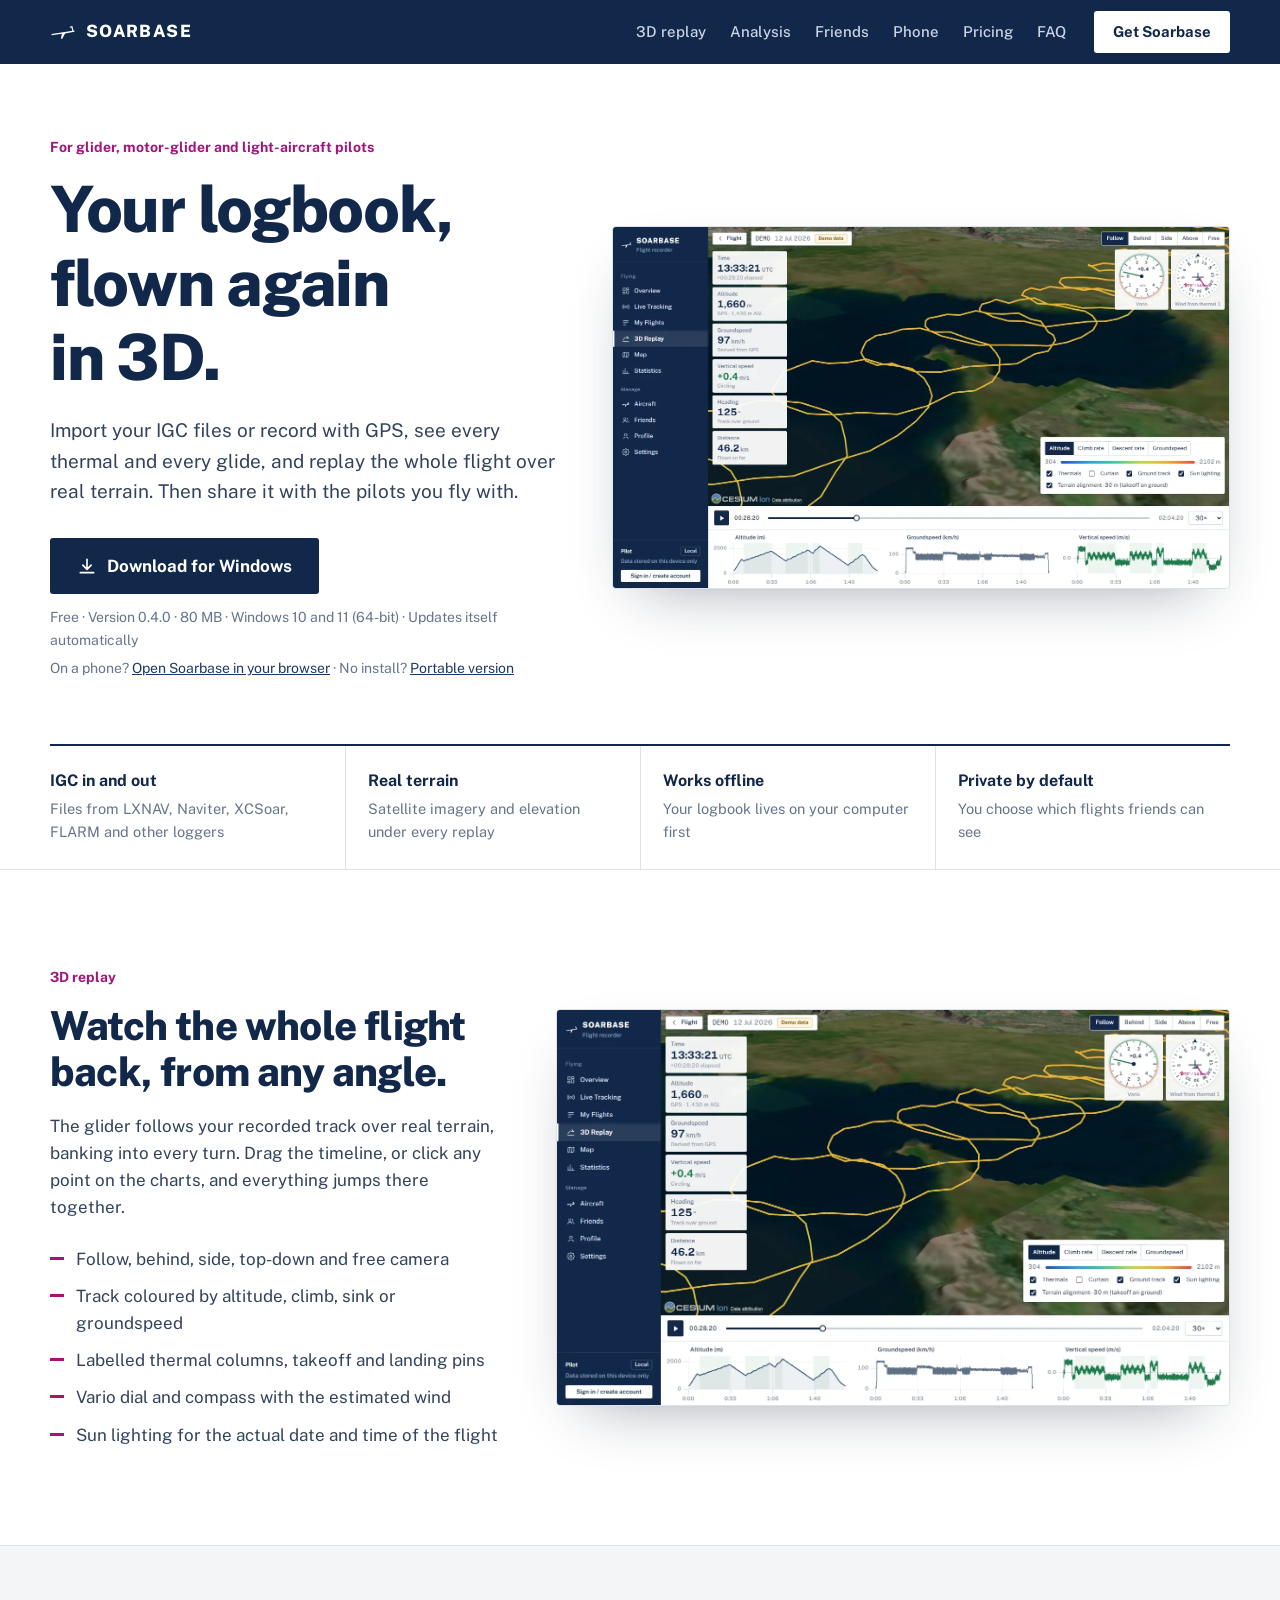
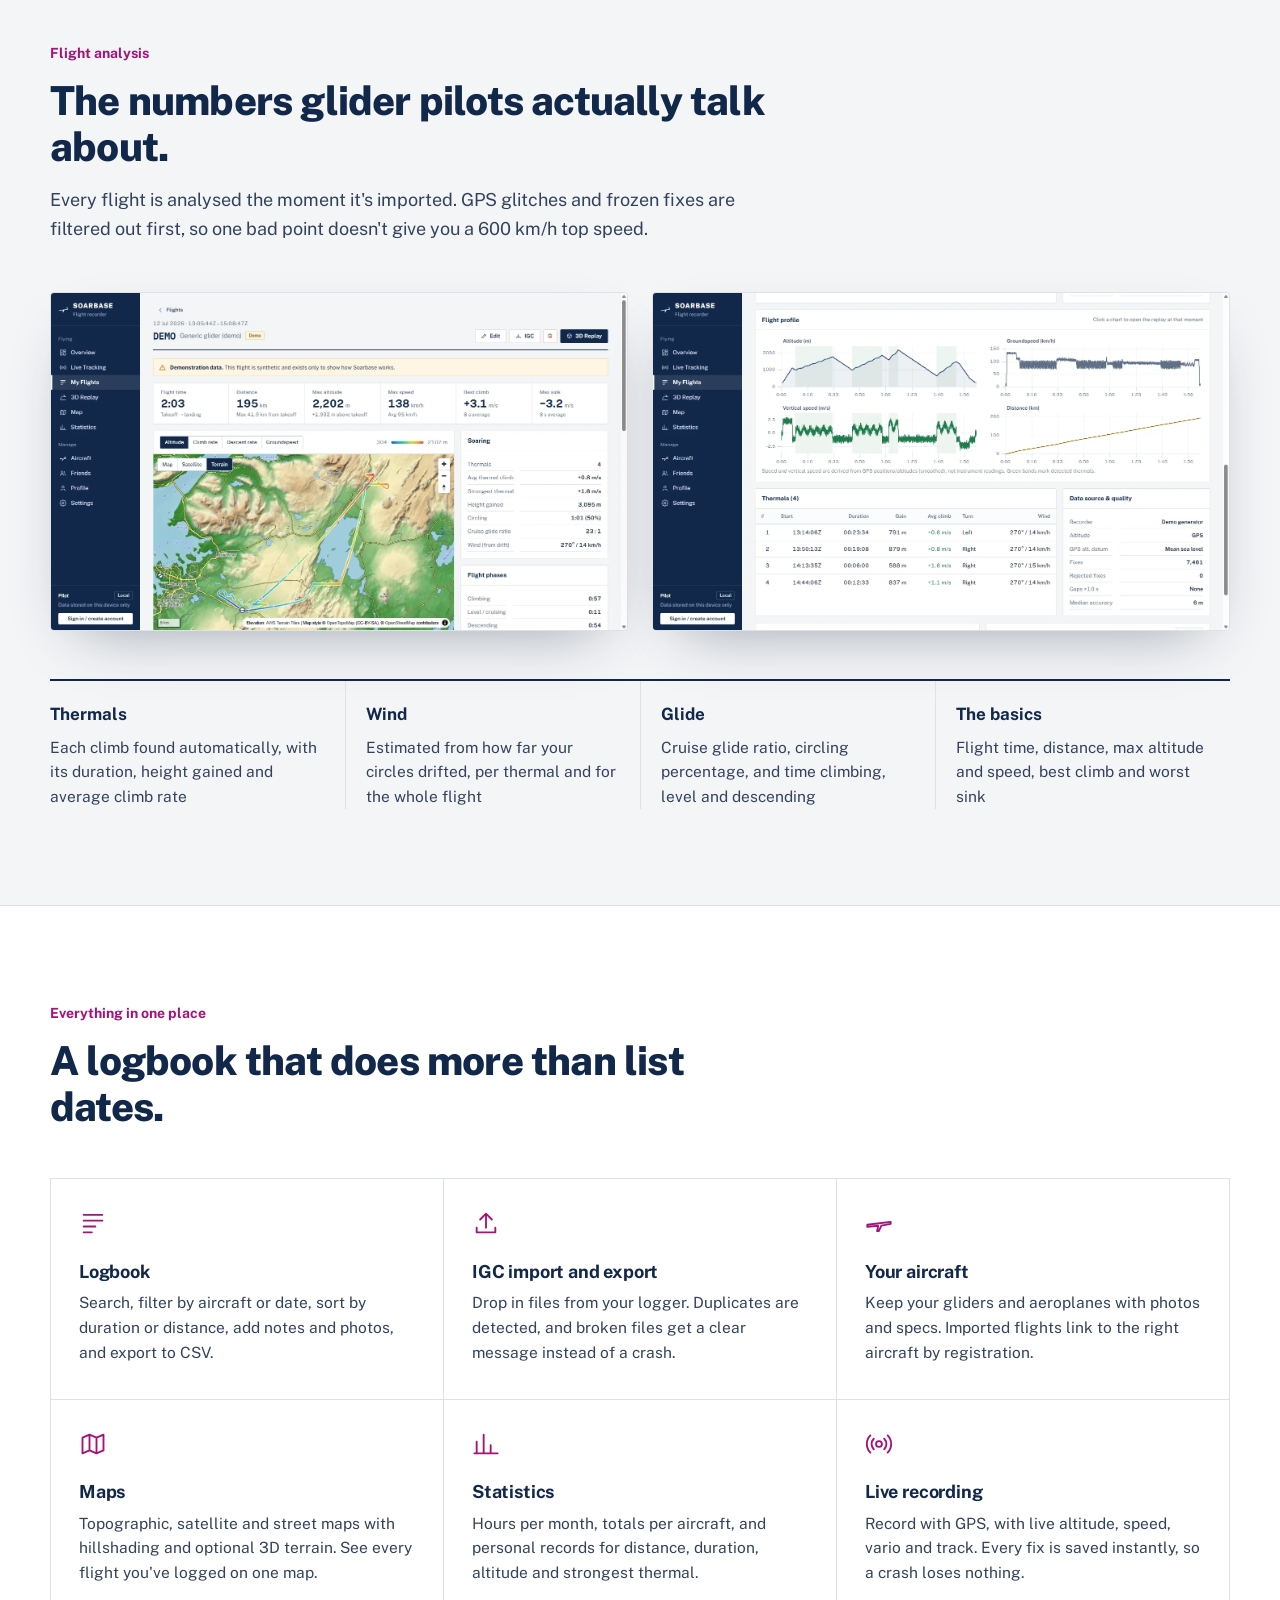
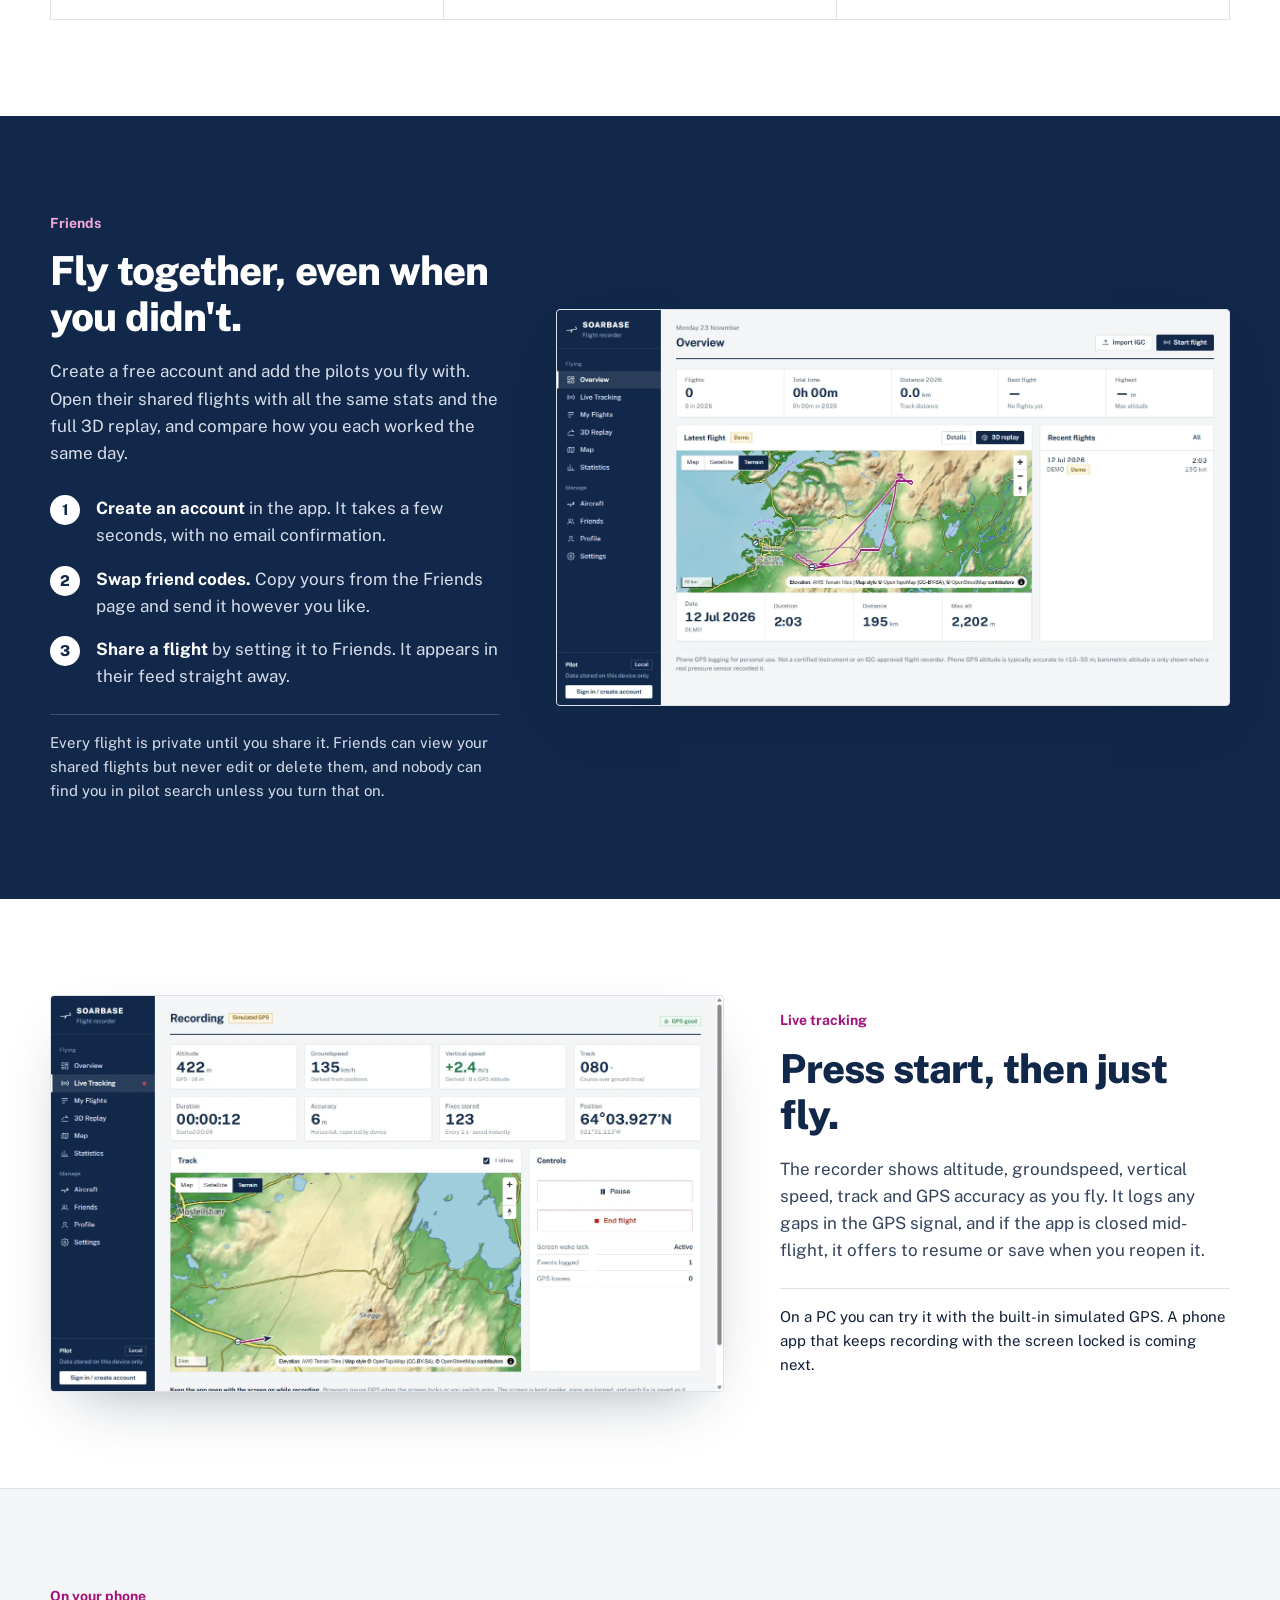
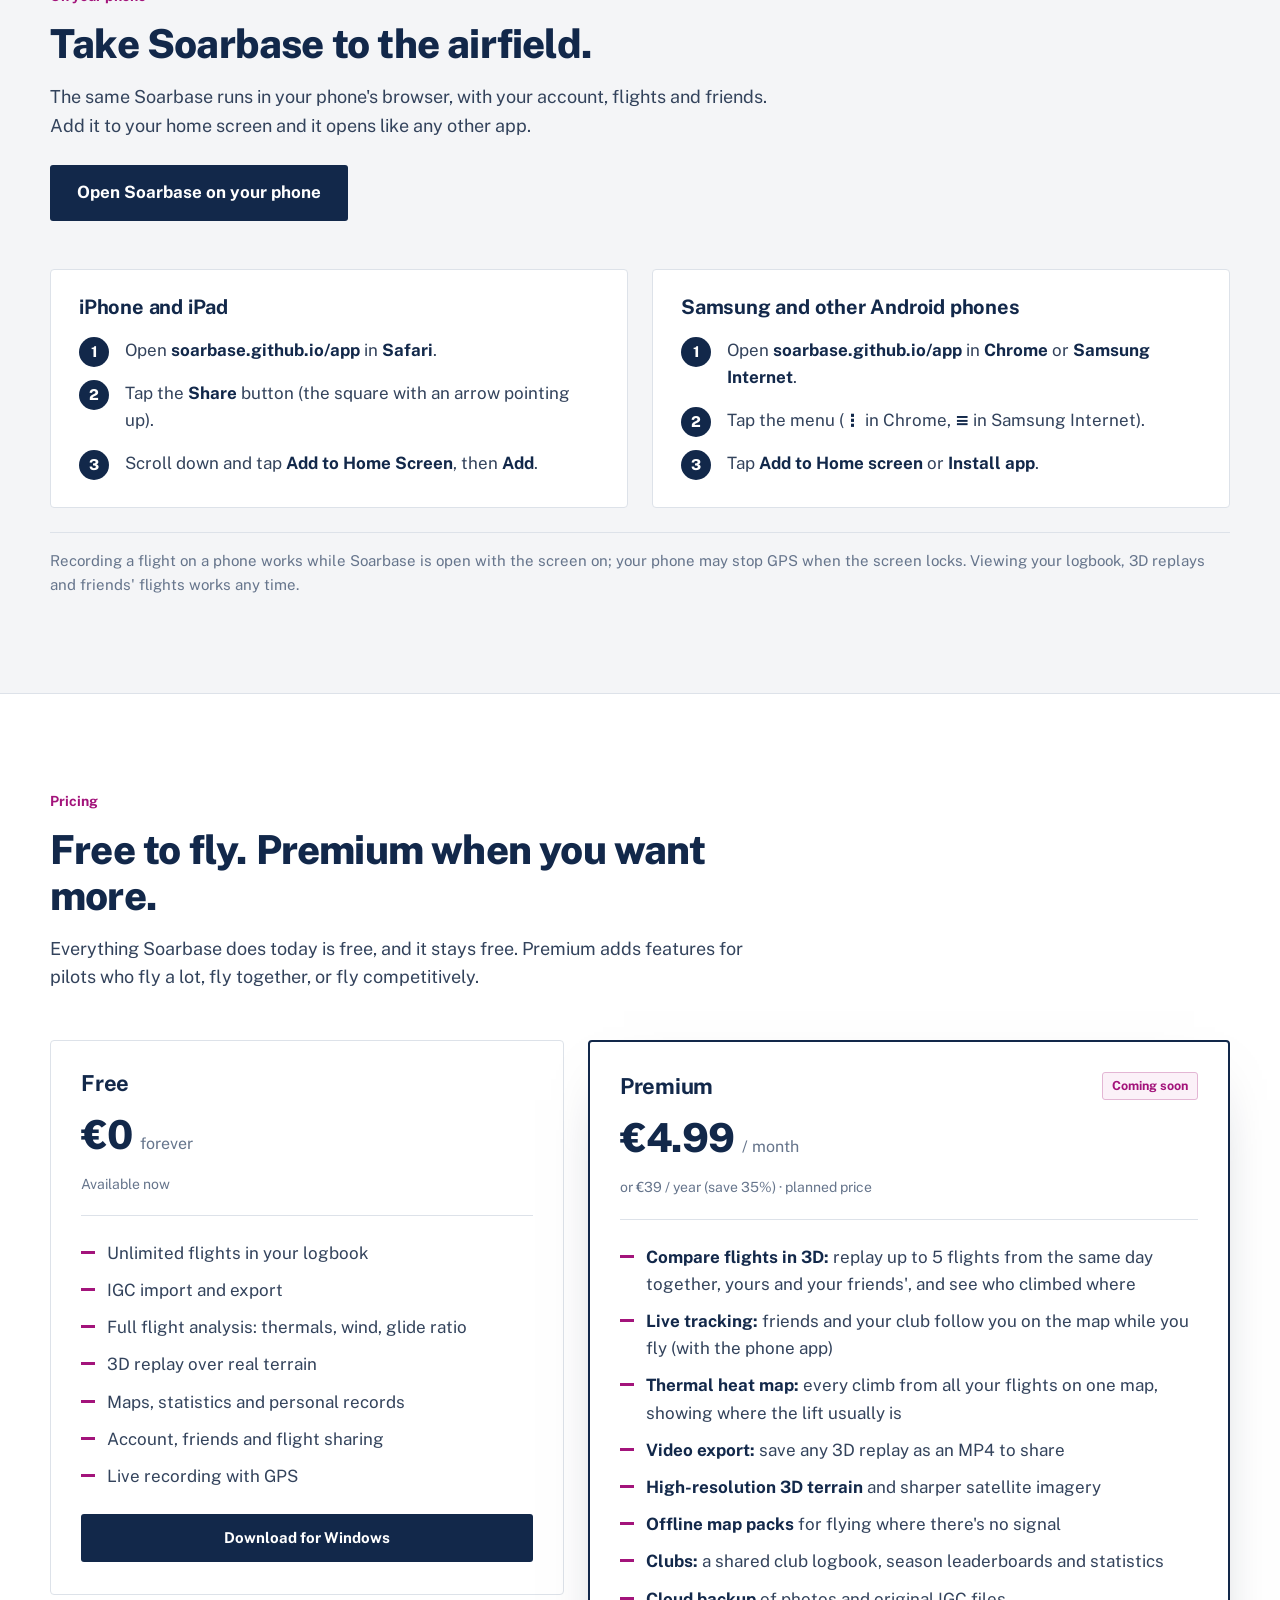
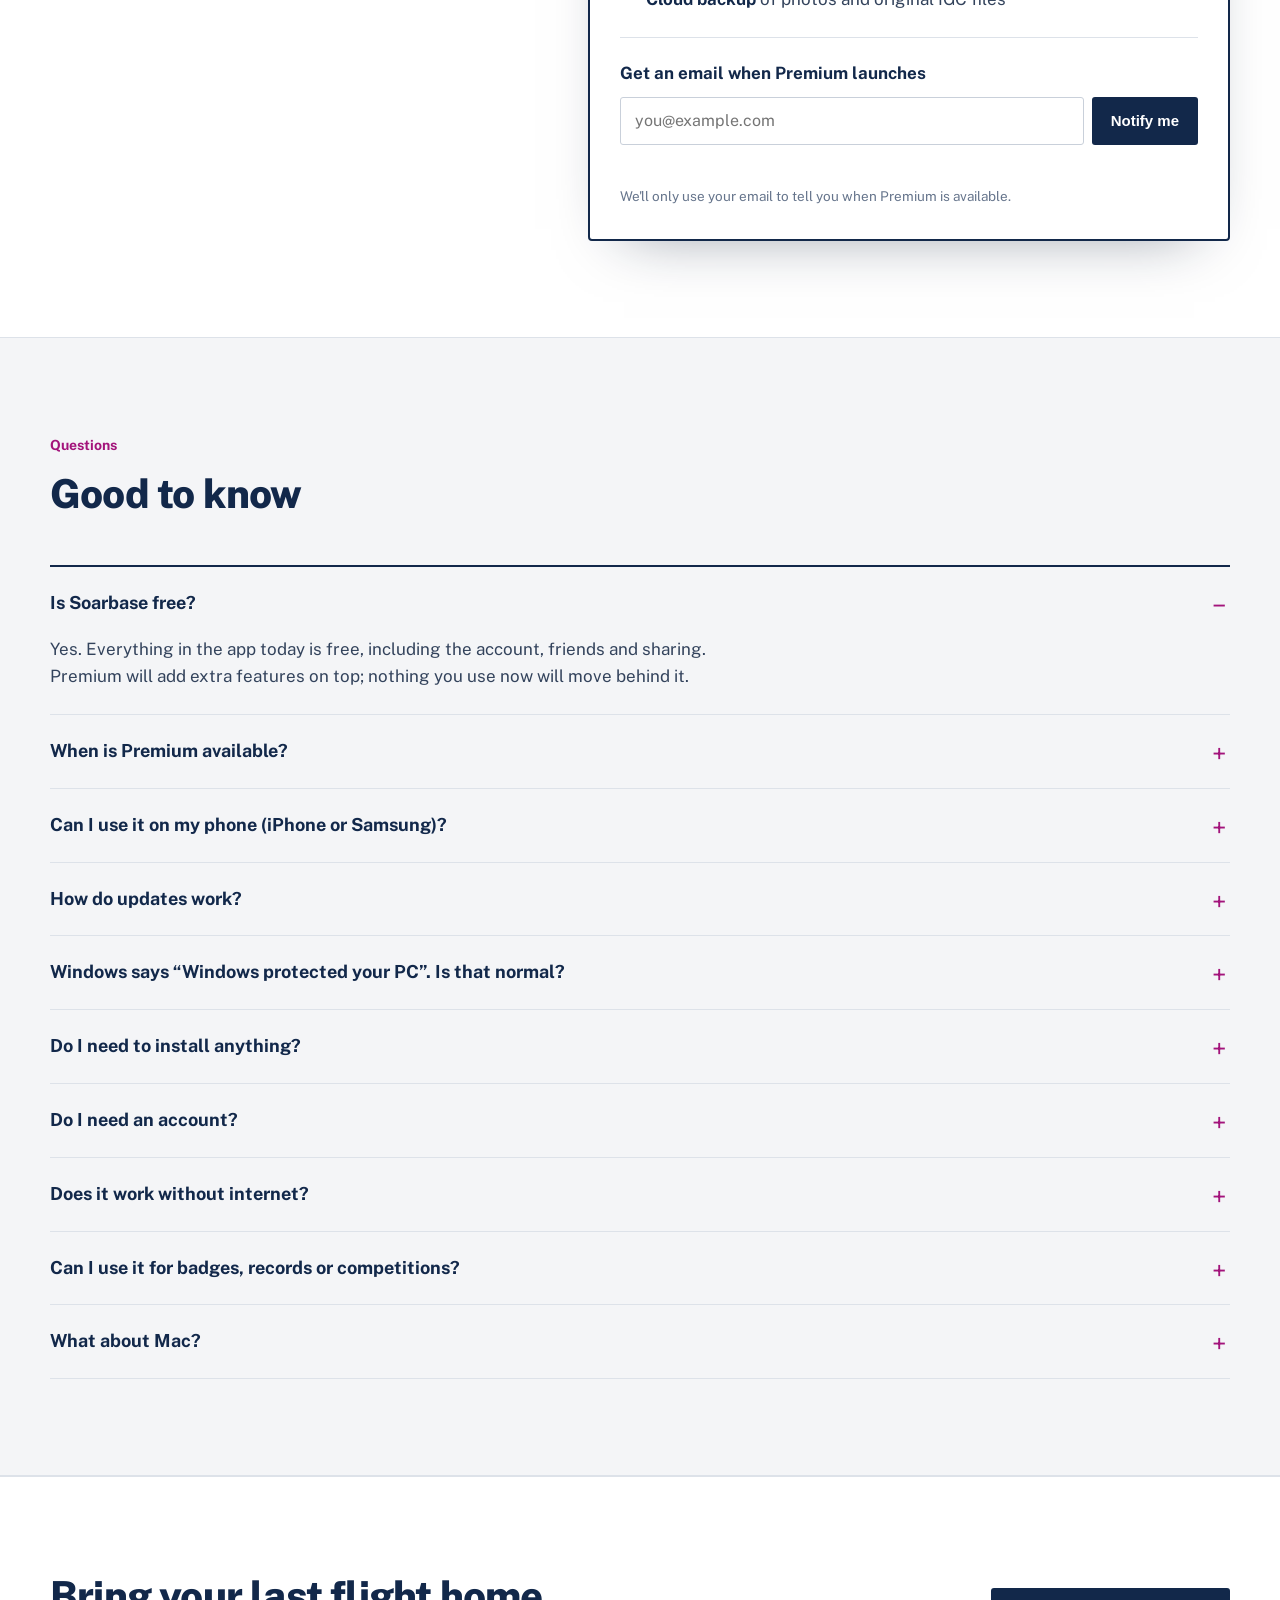
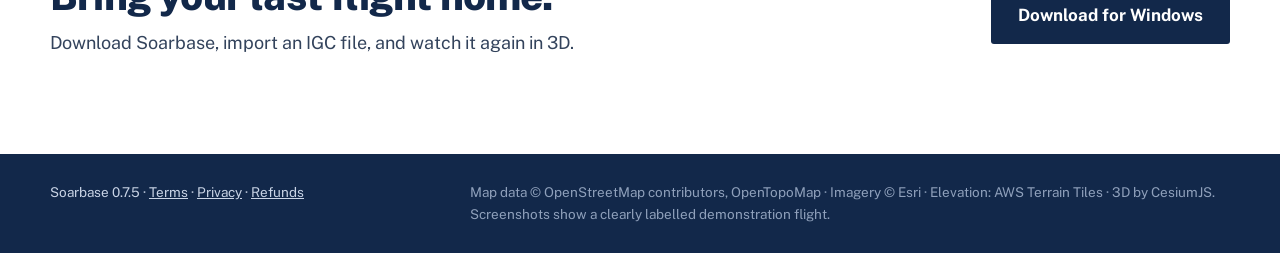
==== commit e4242aba: "Phone app 0.7.5: fewer video banners, smooth video camera Co-Authored-By: Claude Opus 5.5 <noreply@a" ====
--- a/index.html
+++ b/index.html
@@ -338,7 +338,7 @@
 
   <footer class="foot">
     <div class="wrap foot-row">
-      <span>Soarbase 0.7.4 · <a href="terms.html" style="color:inherit">Terms</a> · <a href="privacy.html" style="color:inherit">Privacy</a> · <a href="refunds.html" style="color:inherit">Refunds</a></span>
+      <span>Soarbase 0.7.5 · <a href="terms.html" style="color:inherit">Terms</a> · <a href="privacy.html" style="color:inherit">Privacy</a> · <a href="refunds.html" style="color:inherit">Refunds</a></span>
       <span class="muted">Map data © OpenStreetMap contributors, OpenTopoMap · Imagery © Esri · Elevation: AWS Terrain Tiles · 3D by CesiumJS. Screenshots show a clearly labelled demonstration flight.</span>
     </div>
   </footer>
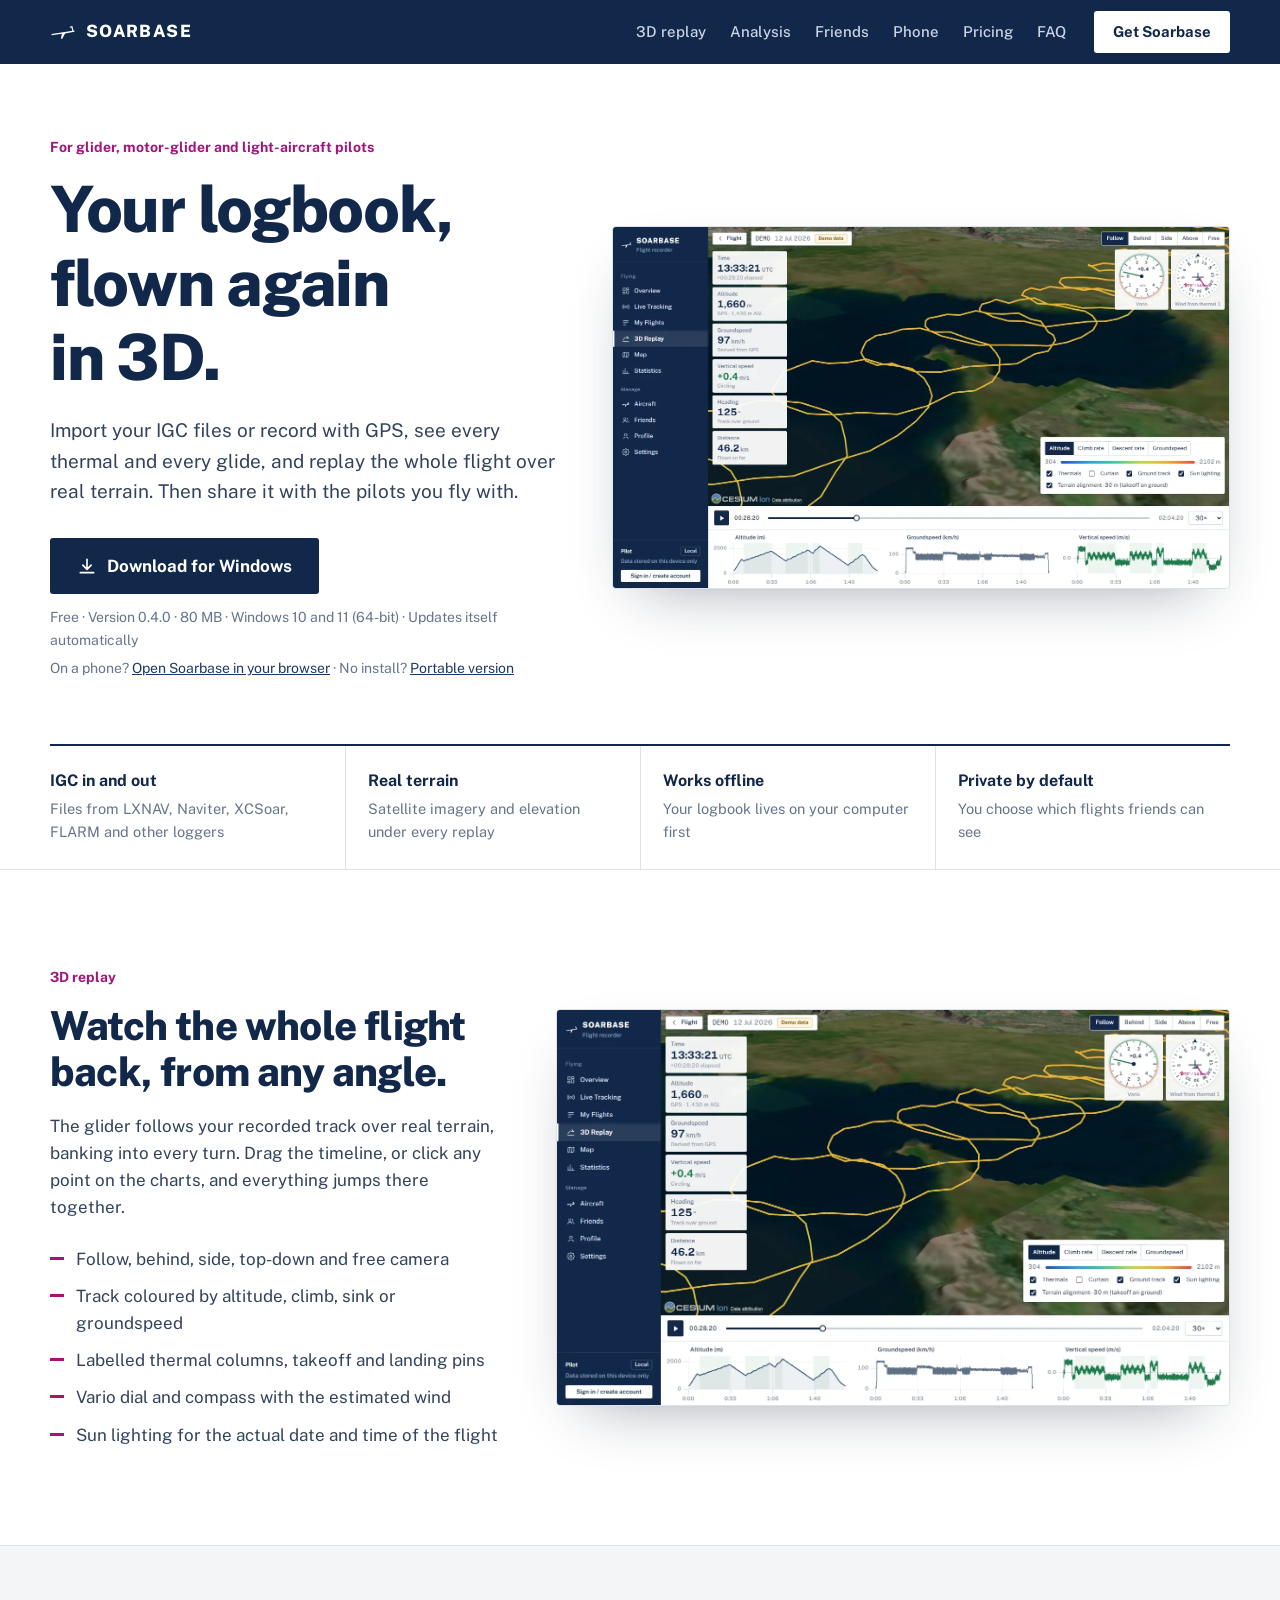
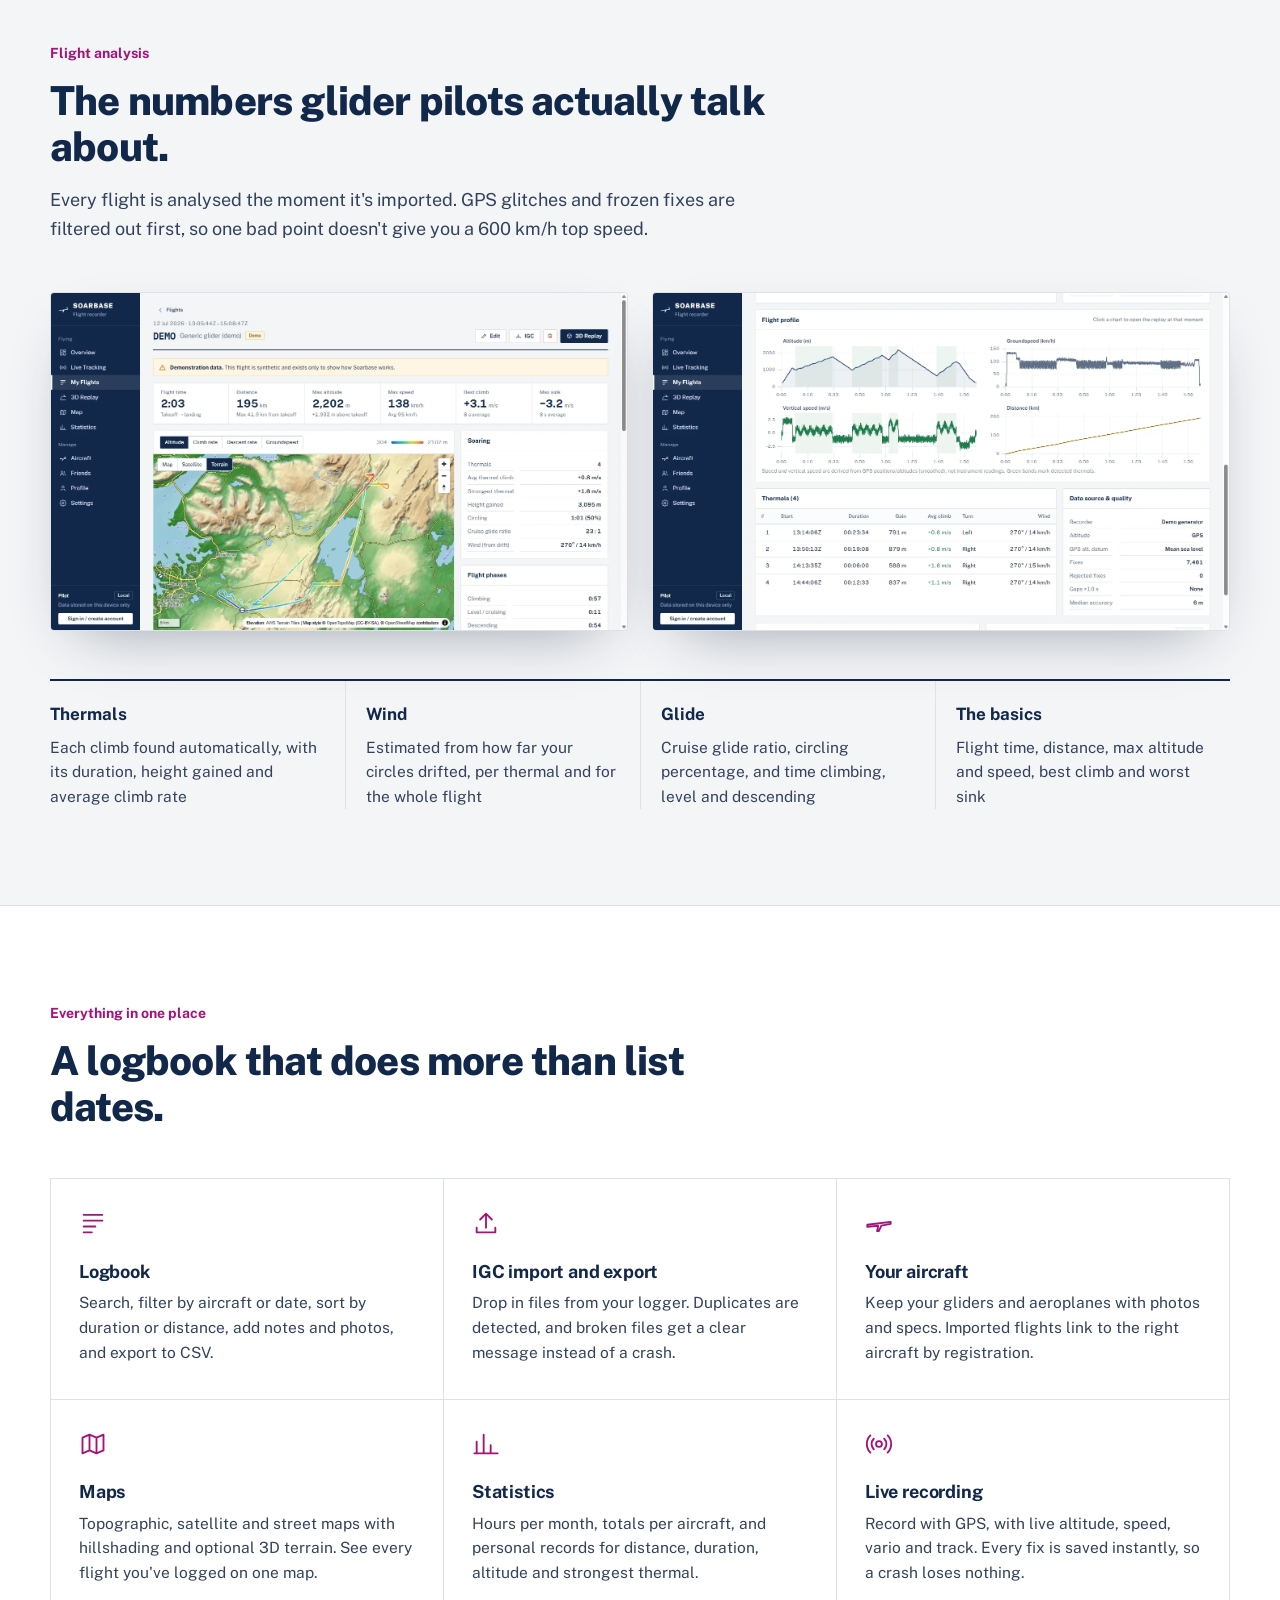
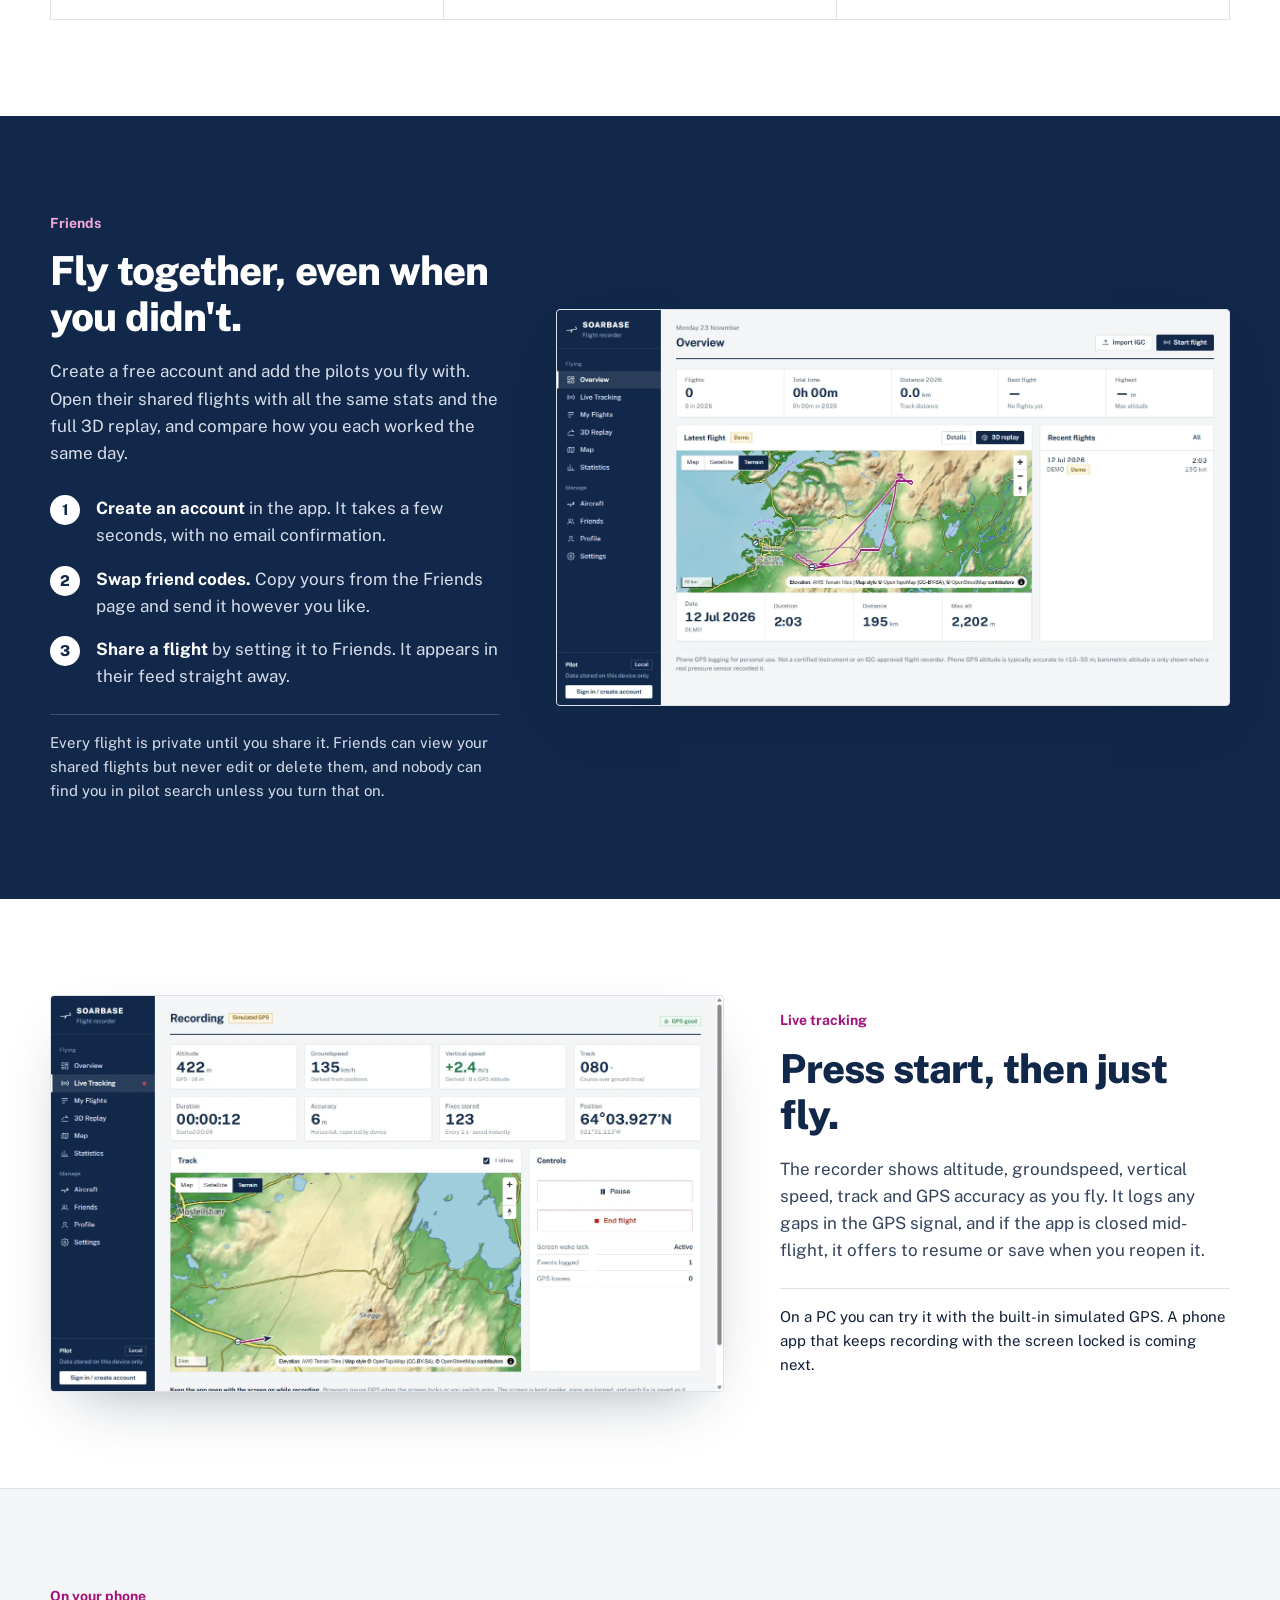
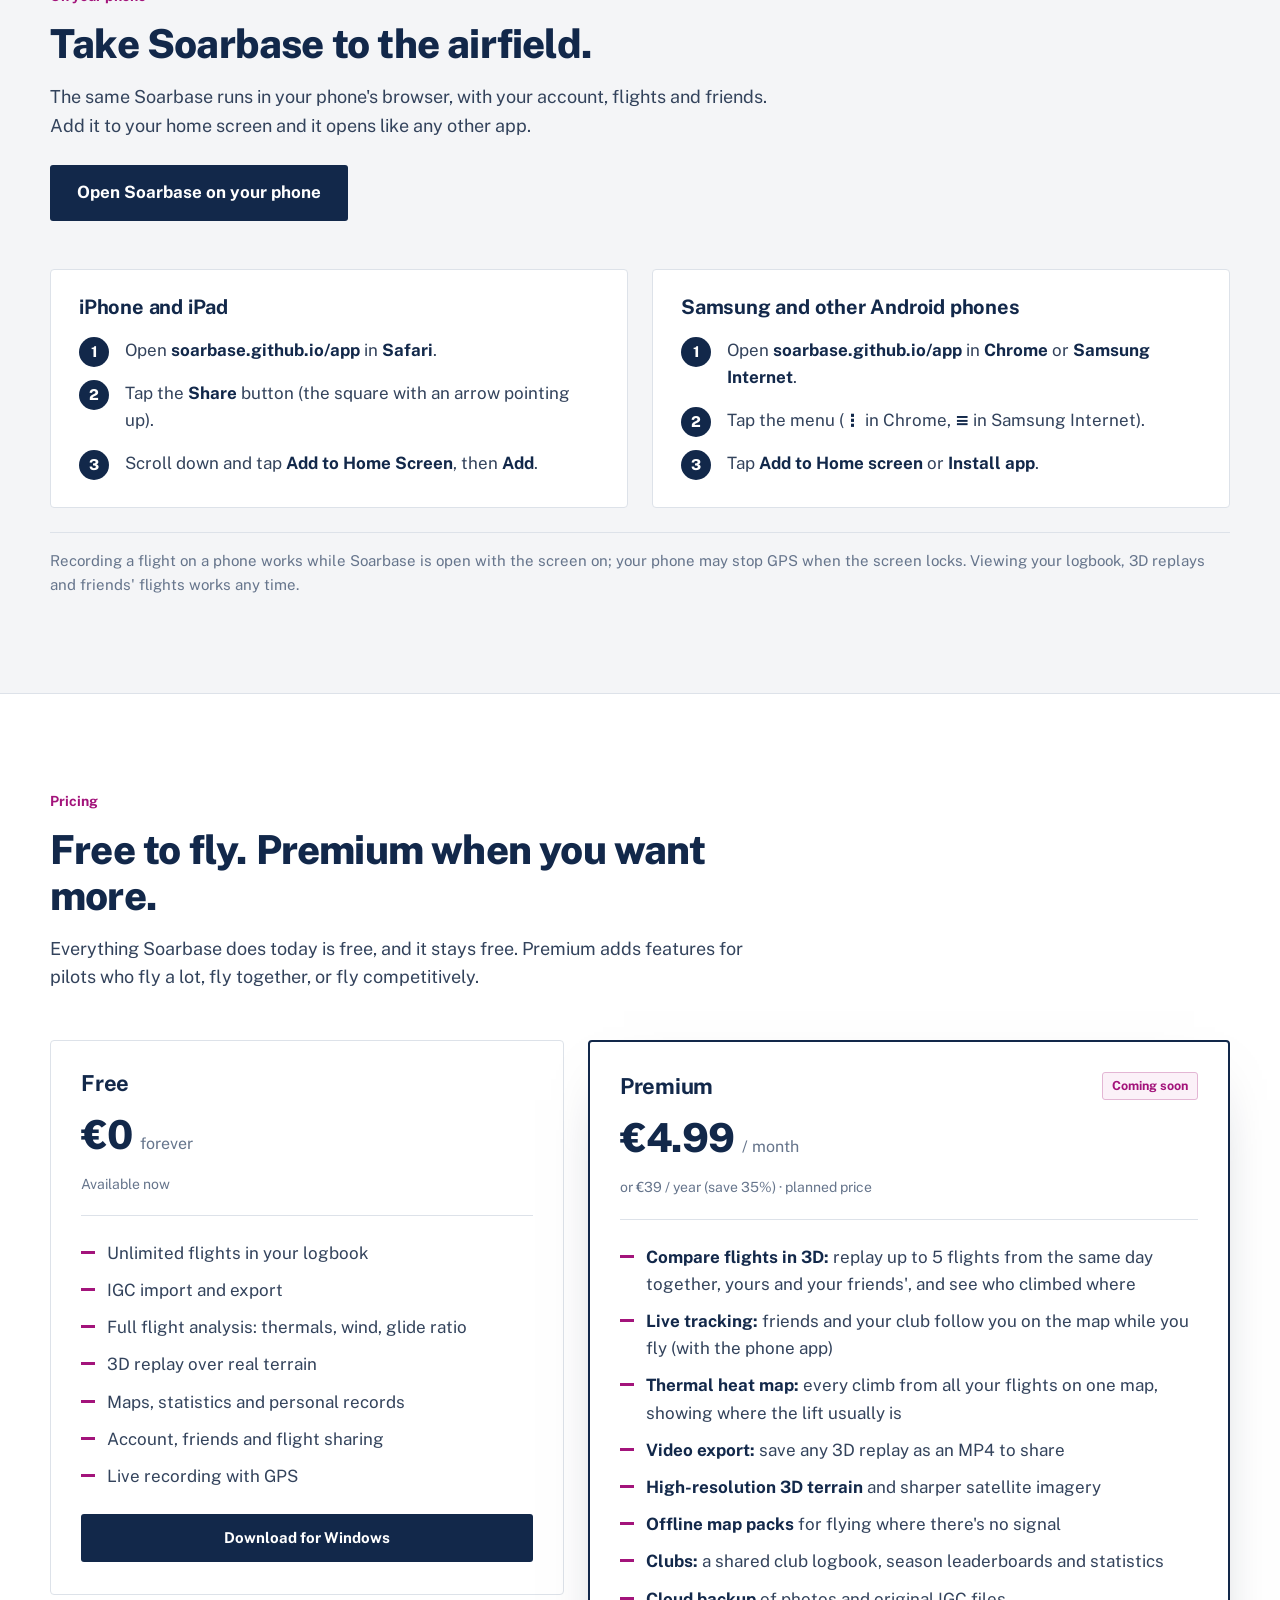
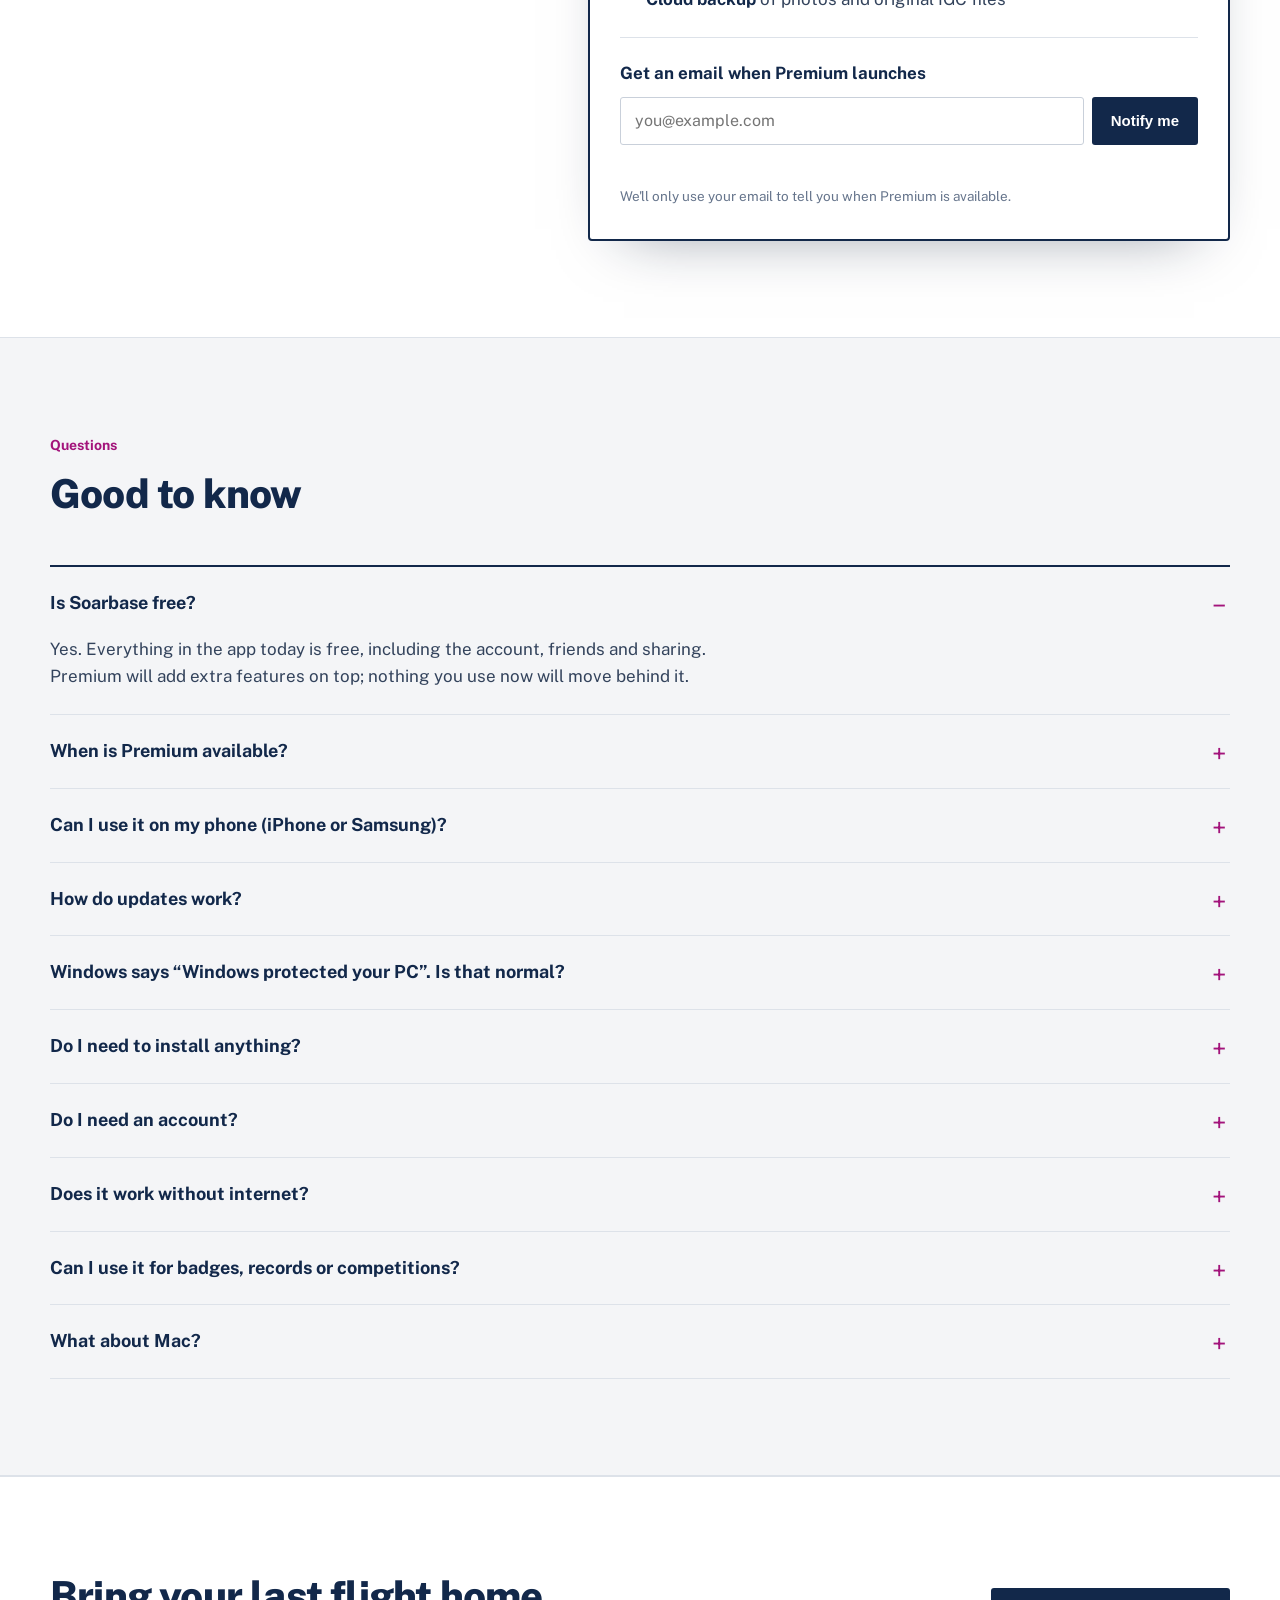
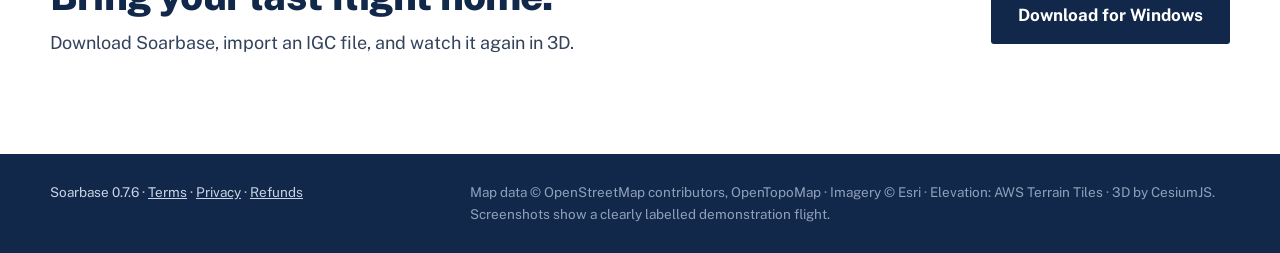
==== commit 8c410ac8: "Phone app 0.7.6: reliability pass Co-Authored-By: Claude Opus 5.5 <noreply@anthropic.com>" ====
--- a/index.html
+++ b/index.html
@@ -338,7 +338,7 @@
 
   <footer class="foot">
     <div class="wrap foot-row">
-      <span>Soarbase 0.7.5 · <a href="terms.html" style="color:inherit">Terms</a> · <a href="privacy.html" style="color:inherit">Privacy</a> · <a href="refunds.html" style="color:inherit">Refunds</a></span>
+      <span>Soarbase 0.7.6 · <a href="terms.html" style="color:inherit">Terms</a> · <a href="privacy.html" style="color:inherit">Privacy</a> · <a href="refunds.html" style="color:inherit">Refunds</a></span>
       <span class="muted">Map data © OpenStreetMap contributors, OpenTopoMap · Imagery © Esri · Elevation: AWS Terrain Tiles · 3D by CesiumJS. Screenshots show a clearly labelled demonstration flight.</span>
     </div>
   </footer>
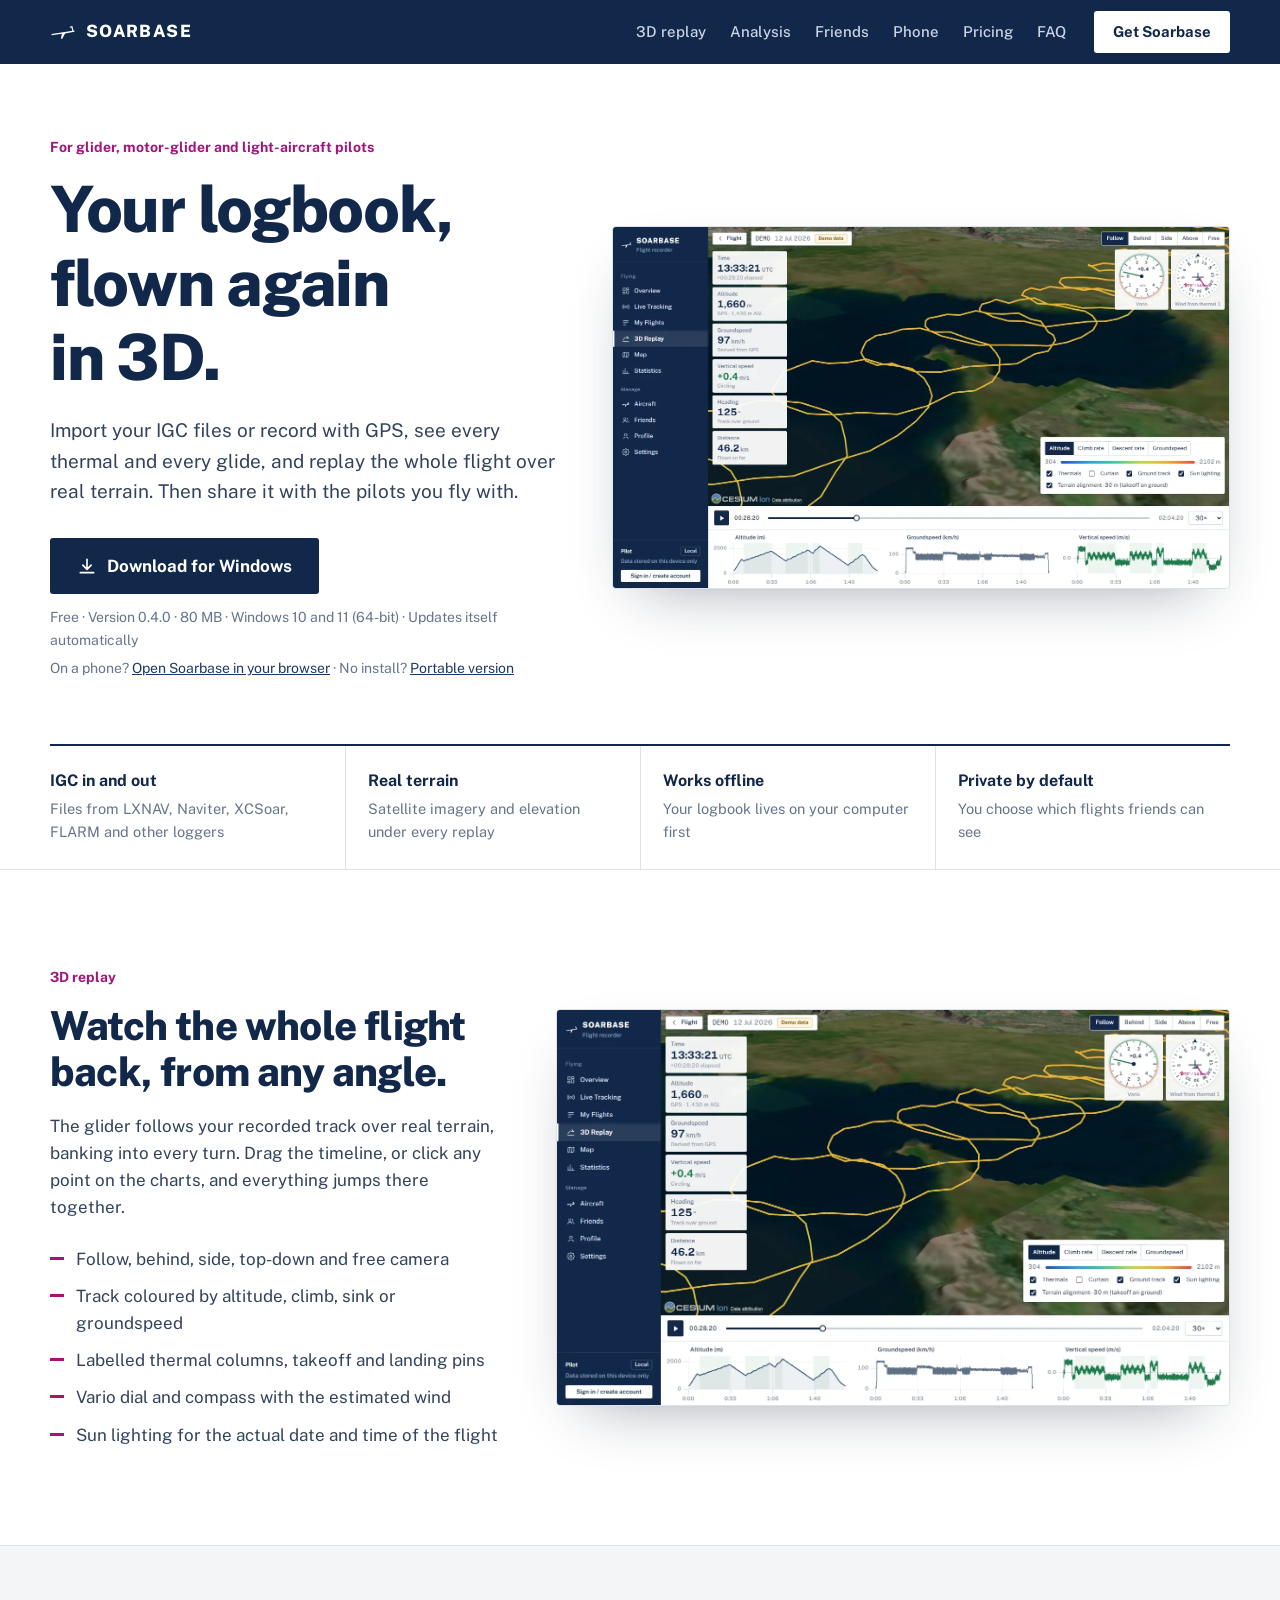
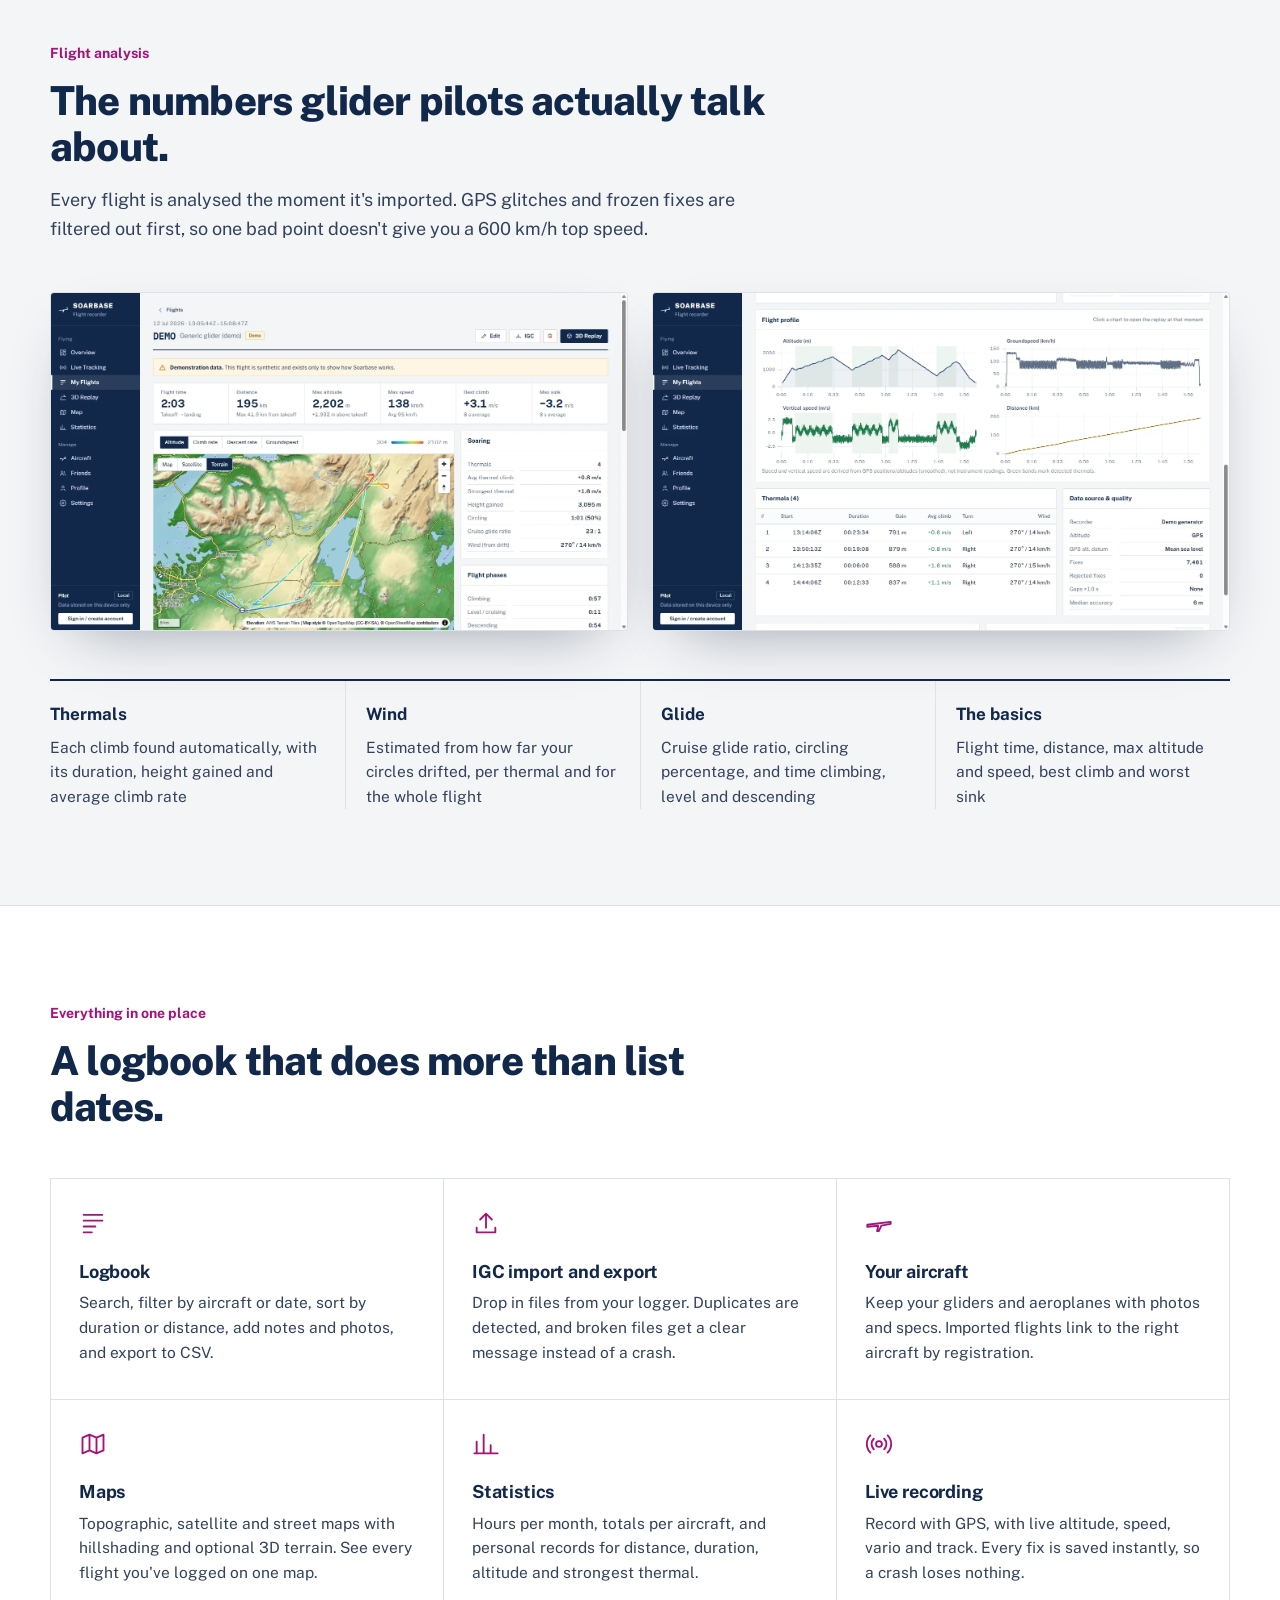
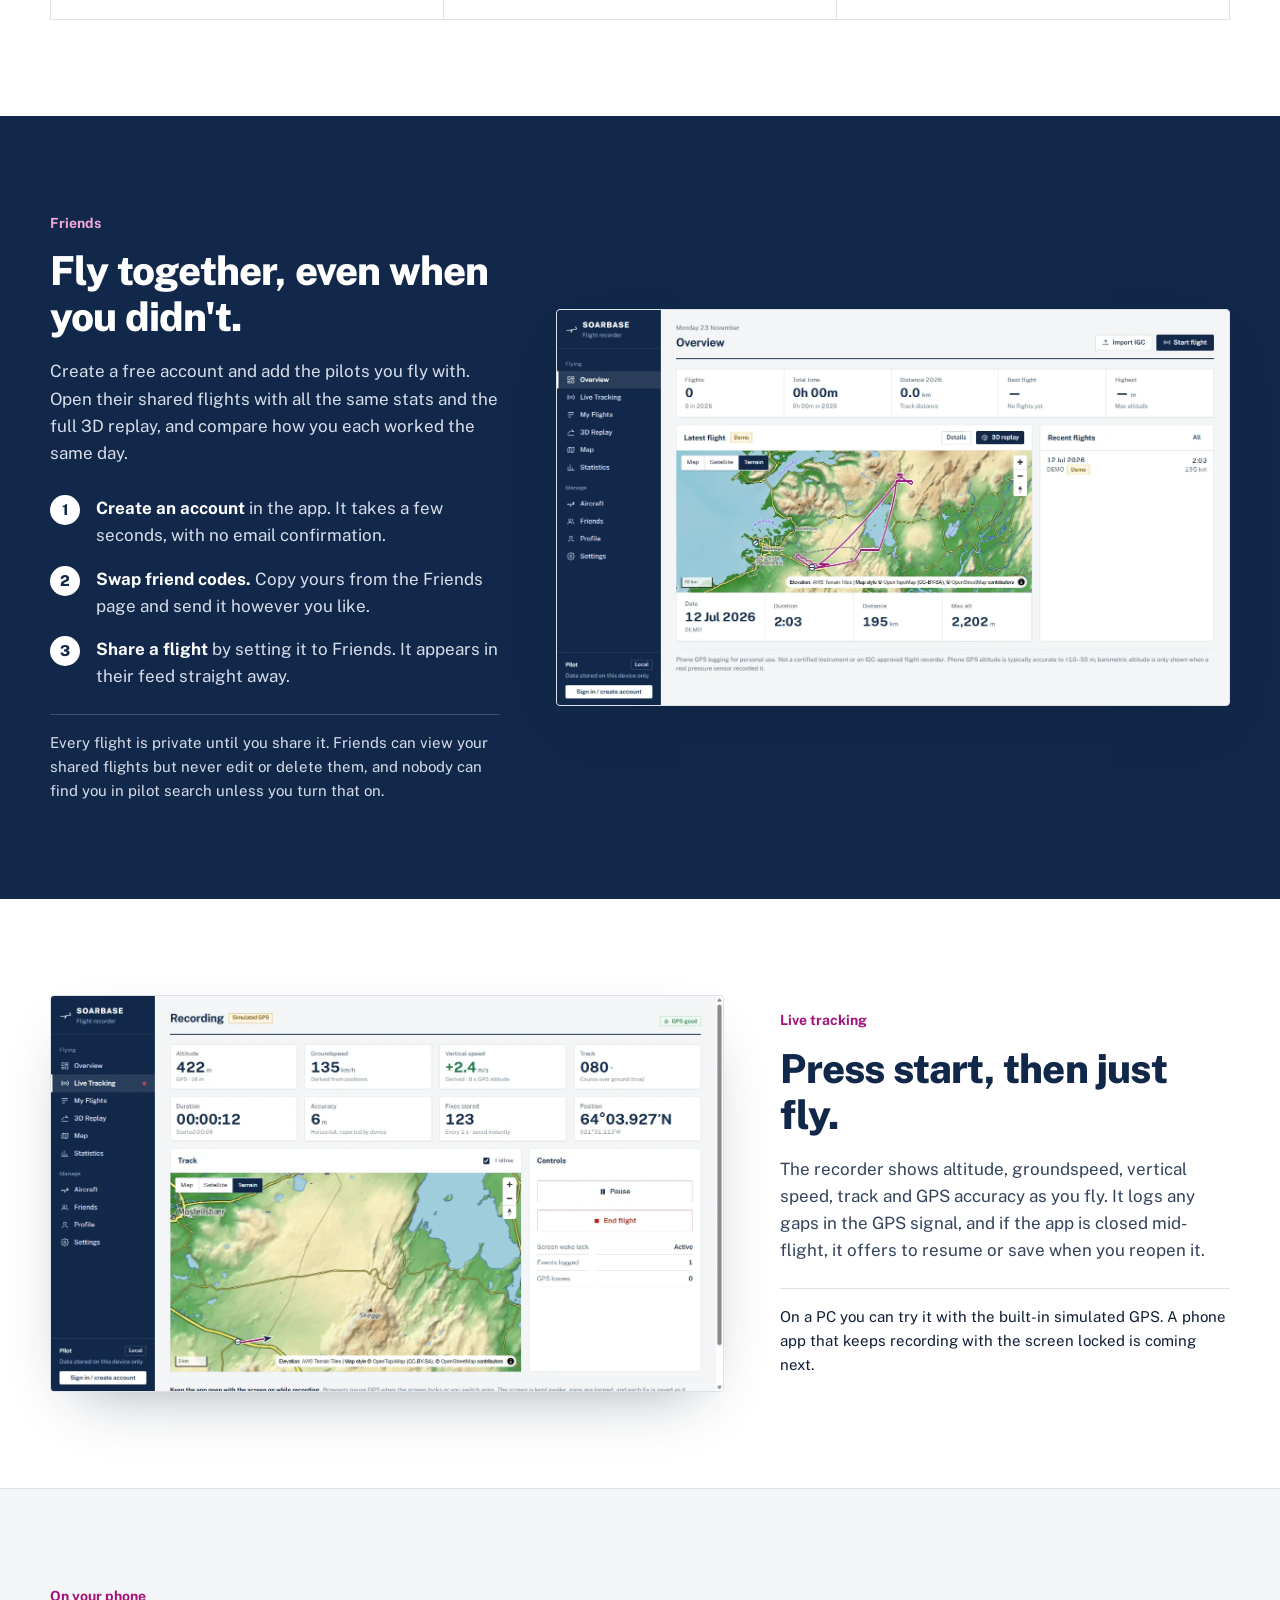
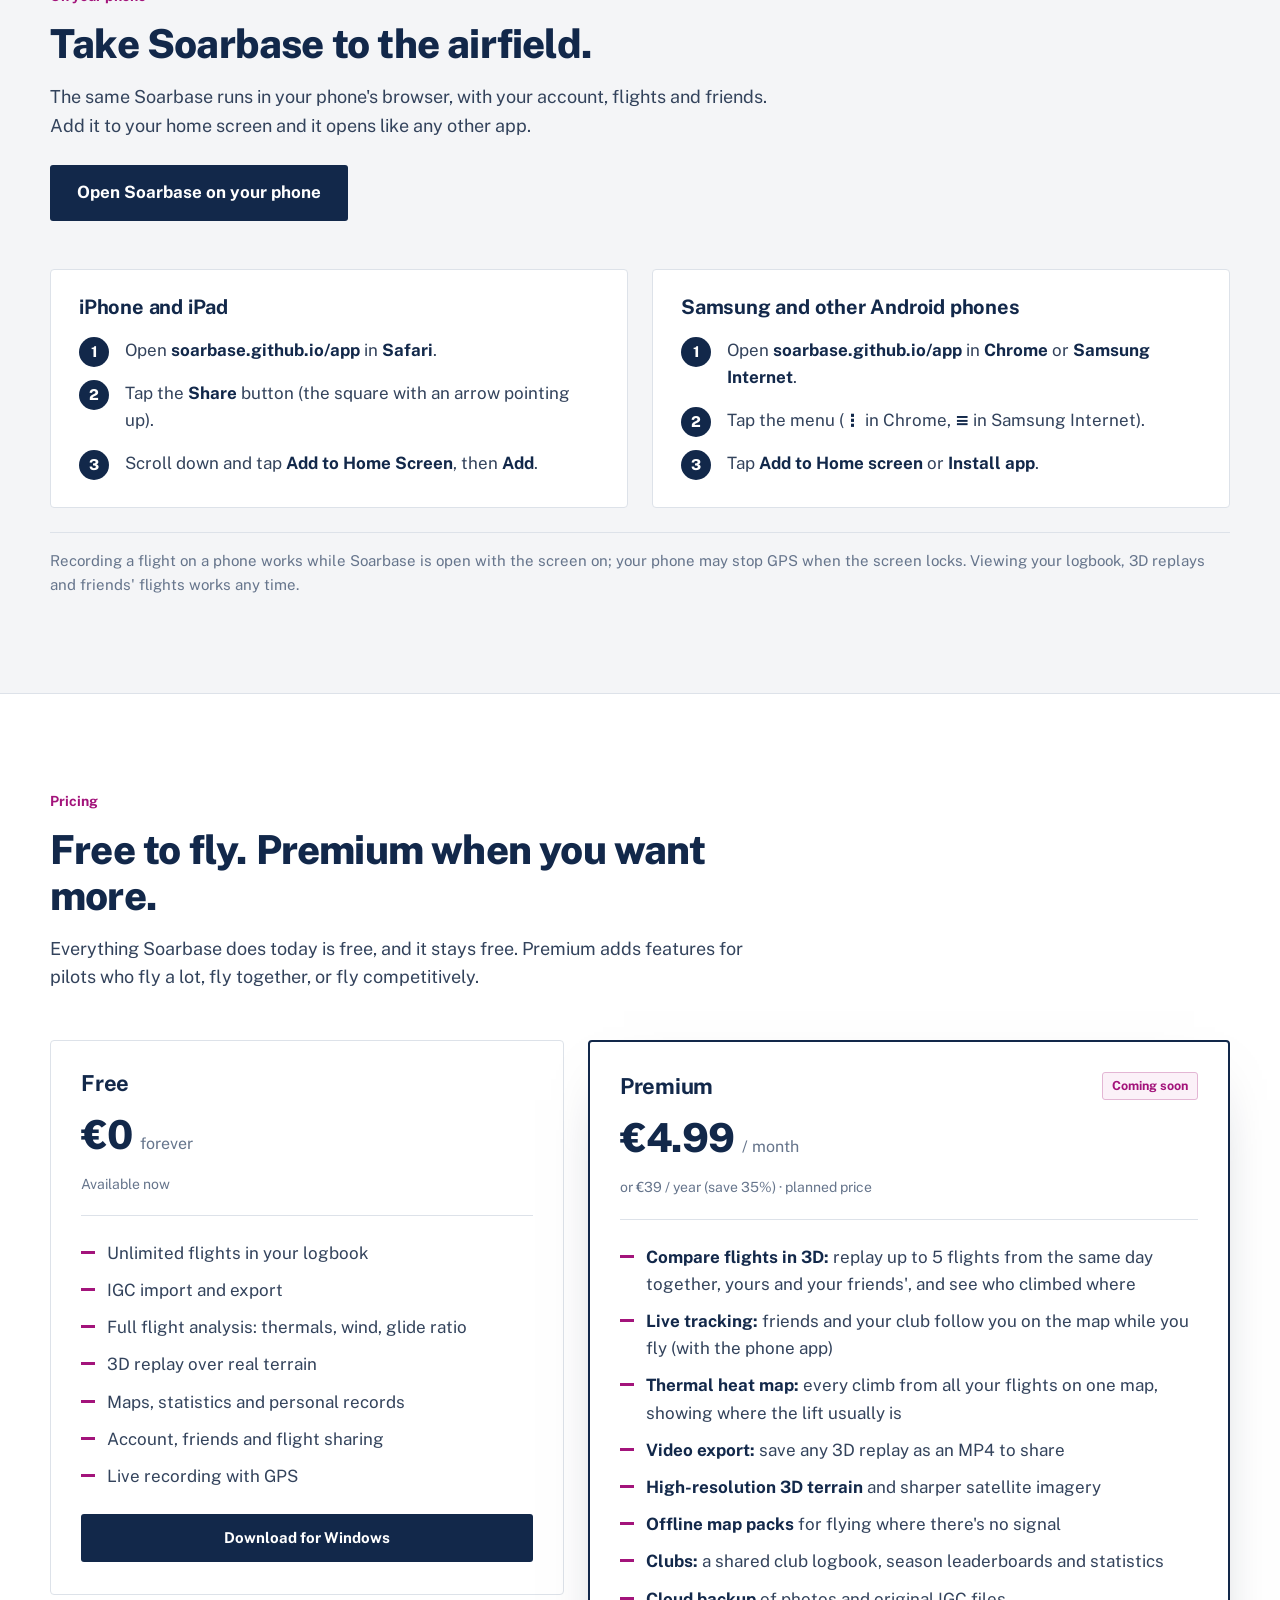
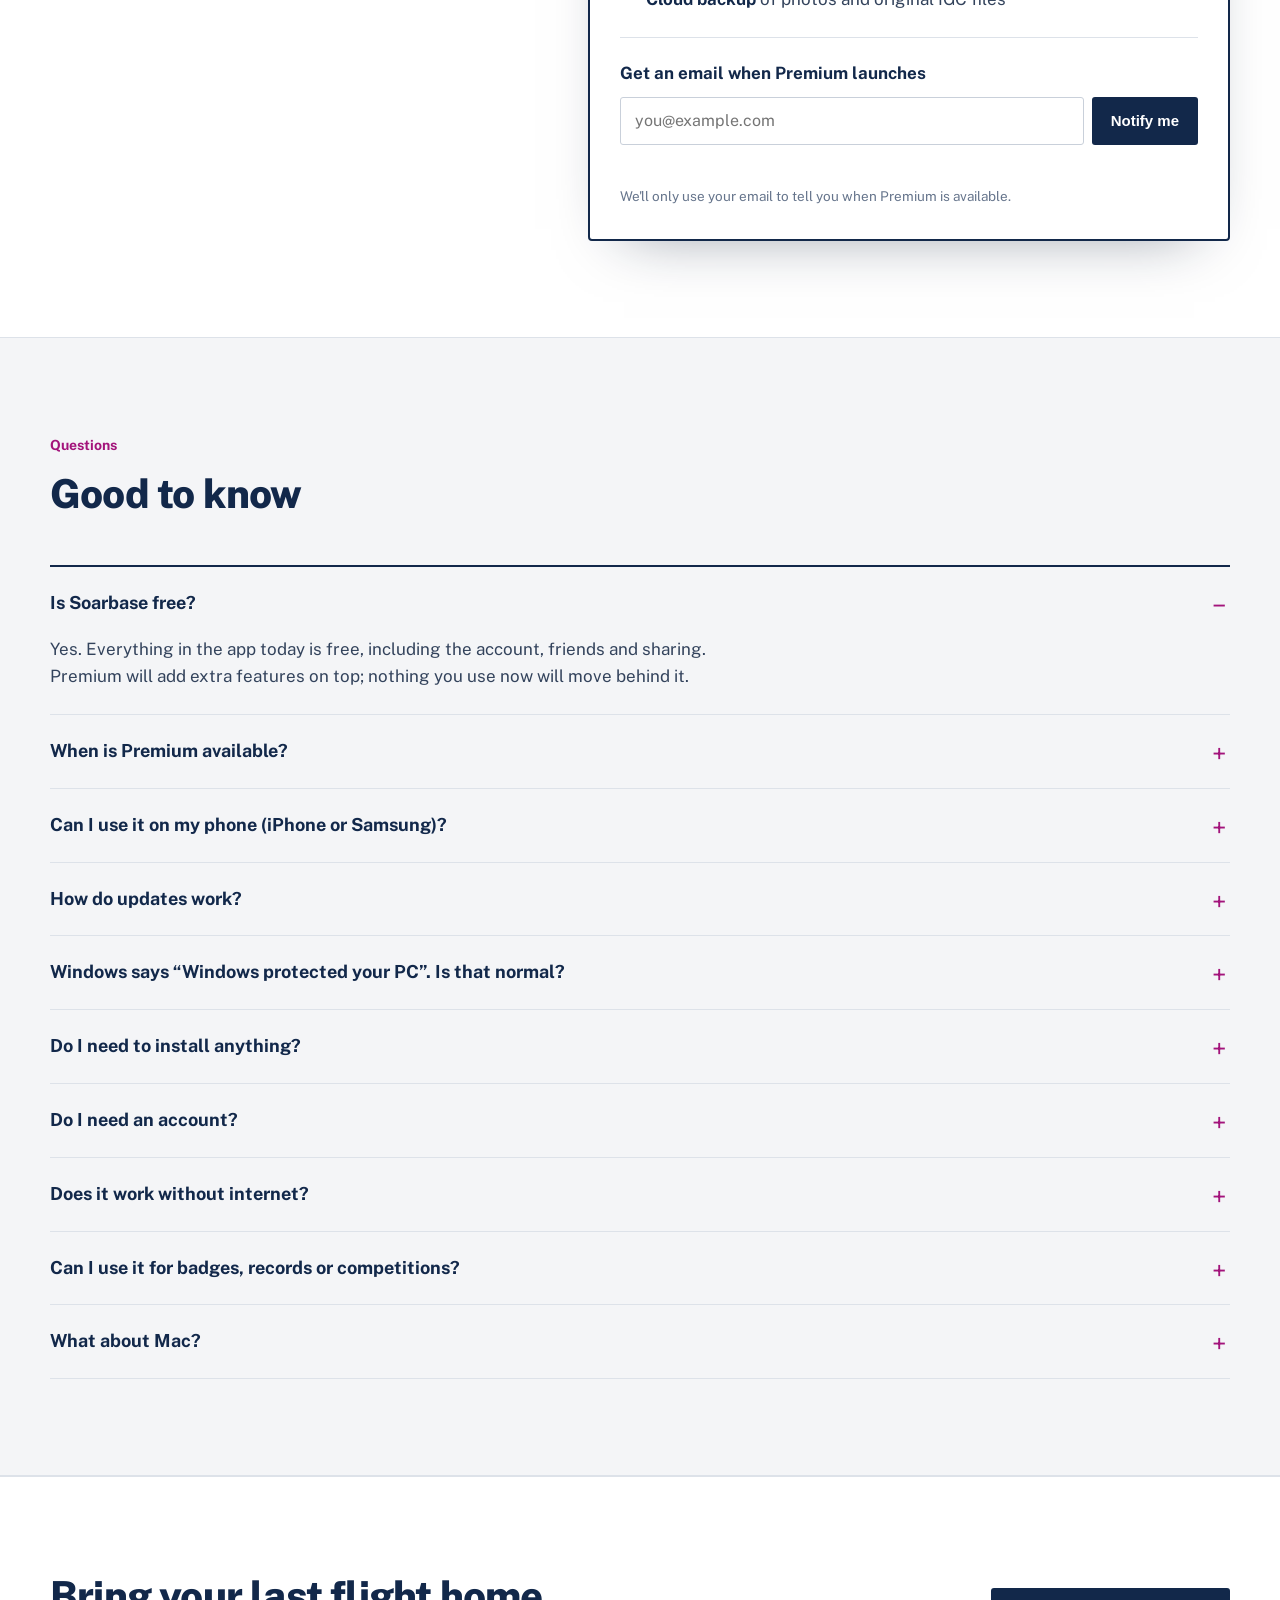
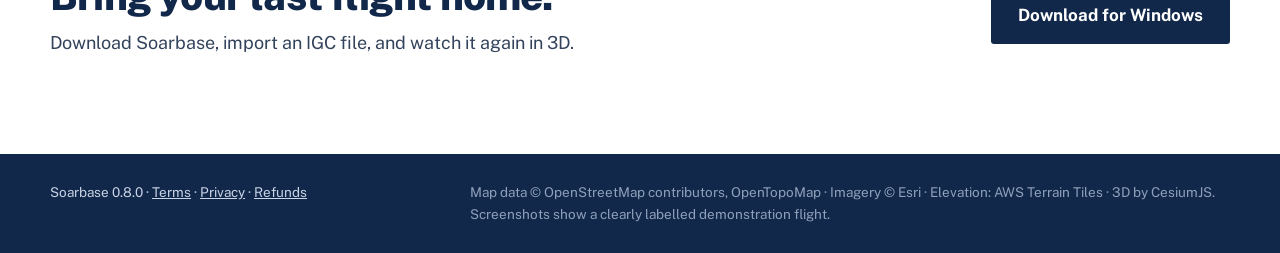
==== commit 12deffa8: "Phone app 0.8.0: faster startup, saved map tiles, smaller updates, lighter recorder Co-Authored-By: " ====
--- a/index.html
+++ b/index.html
@@ -338,7 +338,7 @@
 
   <footer class="foot">
     <div class="wrap foot-row">
-      <span>Soarbase 0.7.6 · <a href="terms.html" style="color:inherit">Terms</a> · <a href="privacy.html" style="color:inherit">Privacy</a> · <a href="refunds.html" style="color:inherit">Refunds</a></span>
+      <span>Soarbase 0.8.0 · <a href="terms.html" style="color:inherit">Terms</a> · <a href="privacy.html" style="color:inherit">Privacy</a> · <a href="refunds.html" style="color:inherit">Refunds</a></span>
       <span class="muted">Map data © OpenStreetMap contributors, OpenTopoMap · Imagery © Esri · Elevation: AWS Terrain Tiles · 3D by CesiumJS. Screenshots show a clearly labelled demonstration flight.</span>
     </div>
   </footer>
